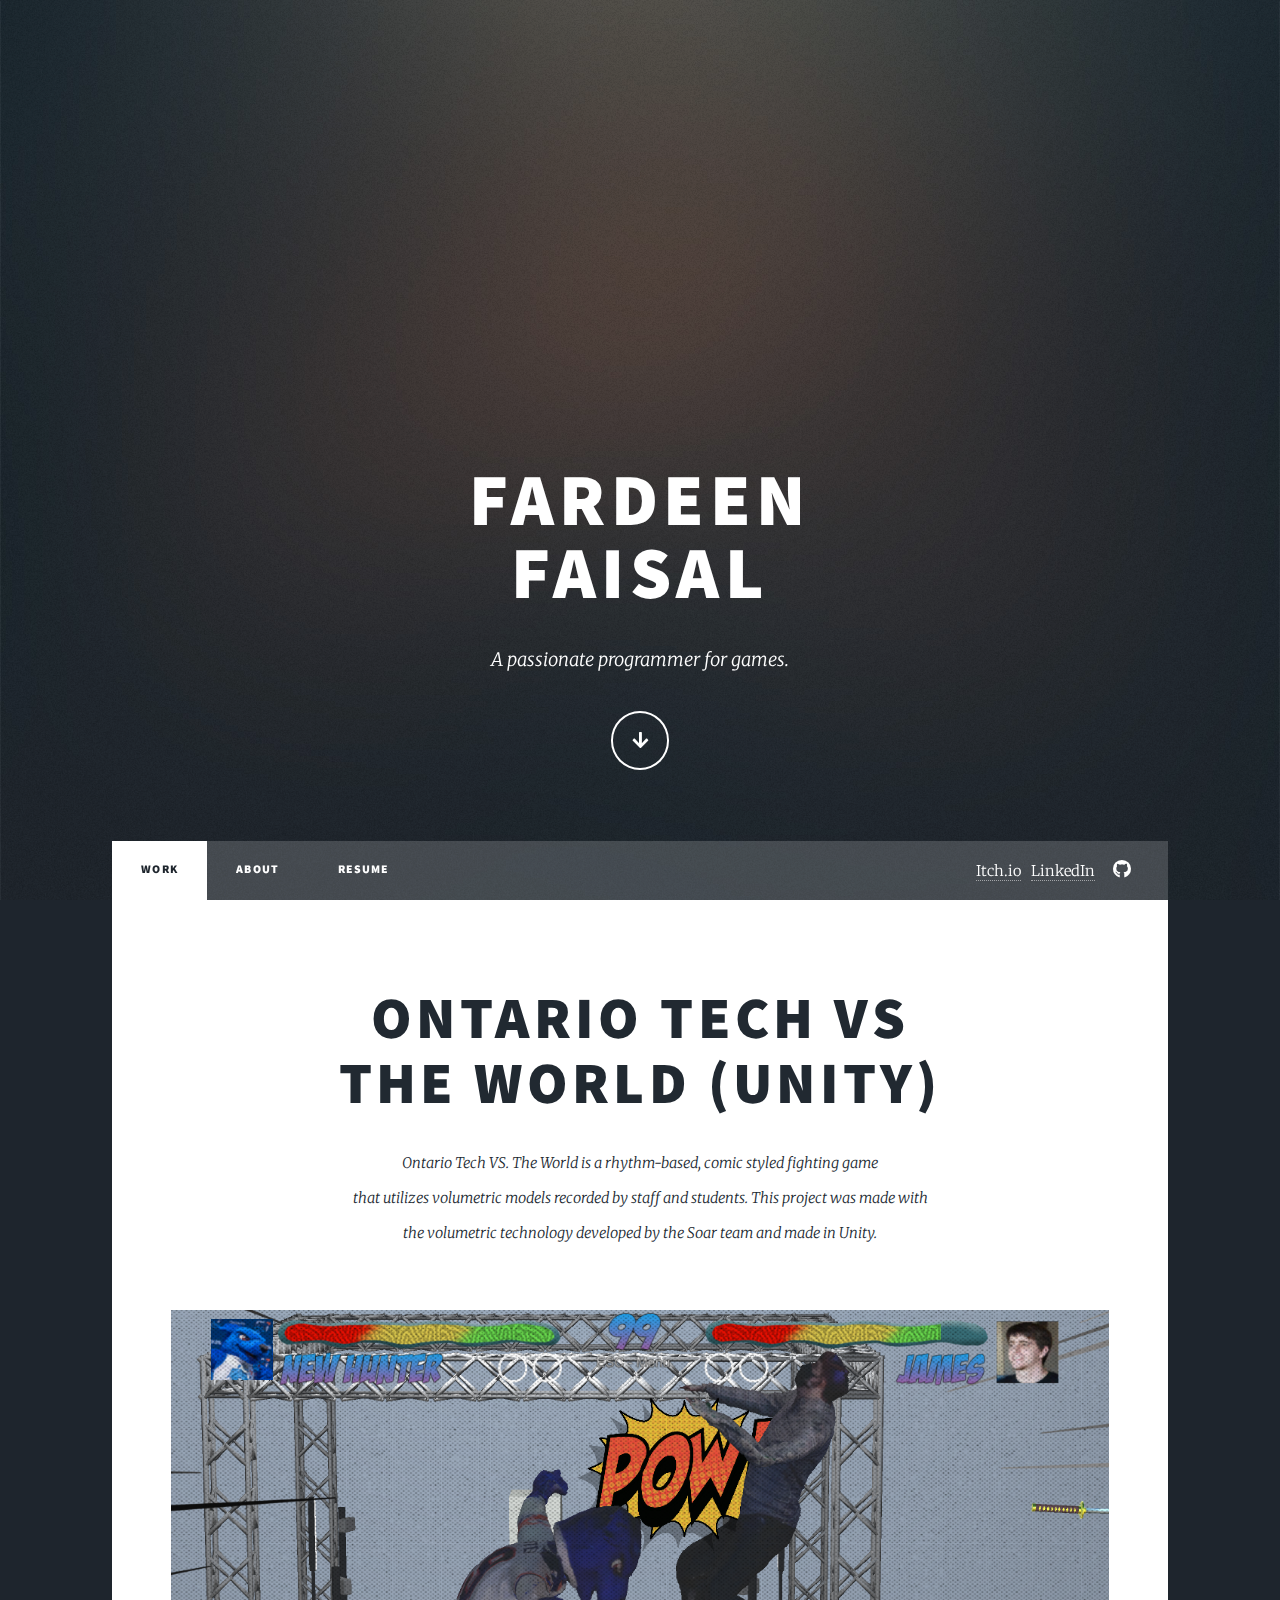
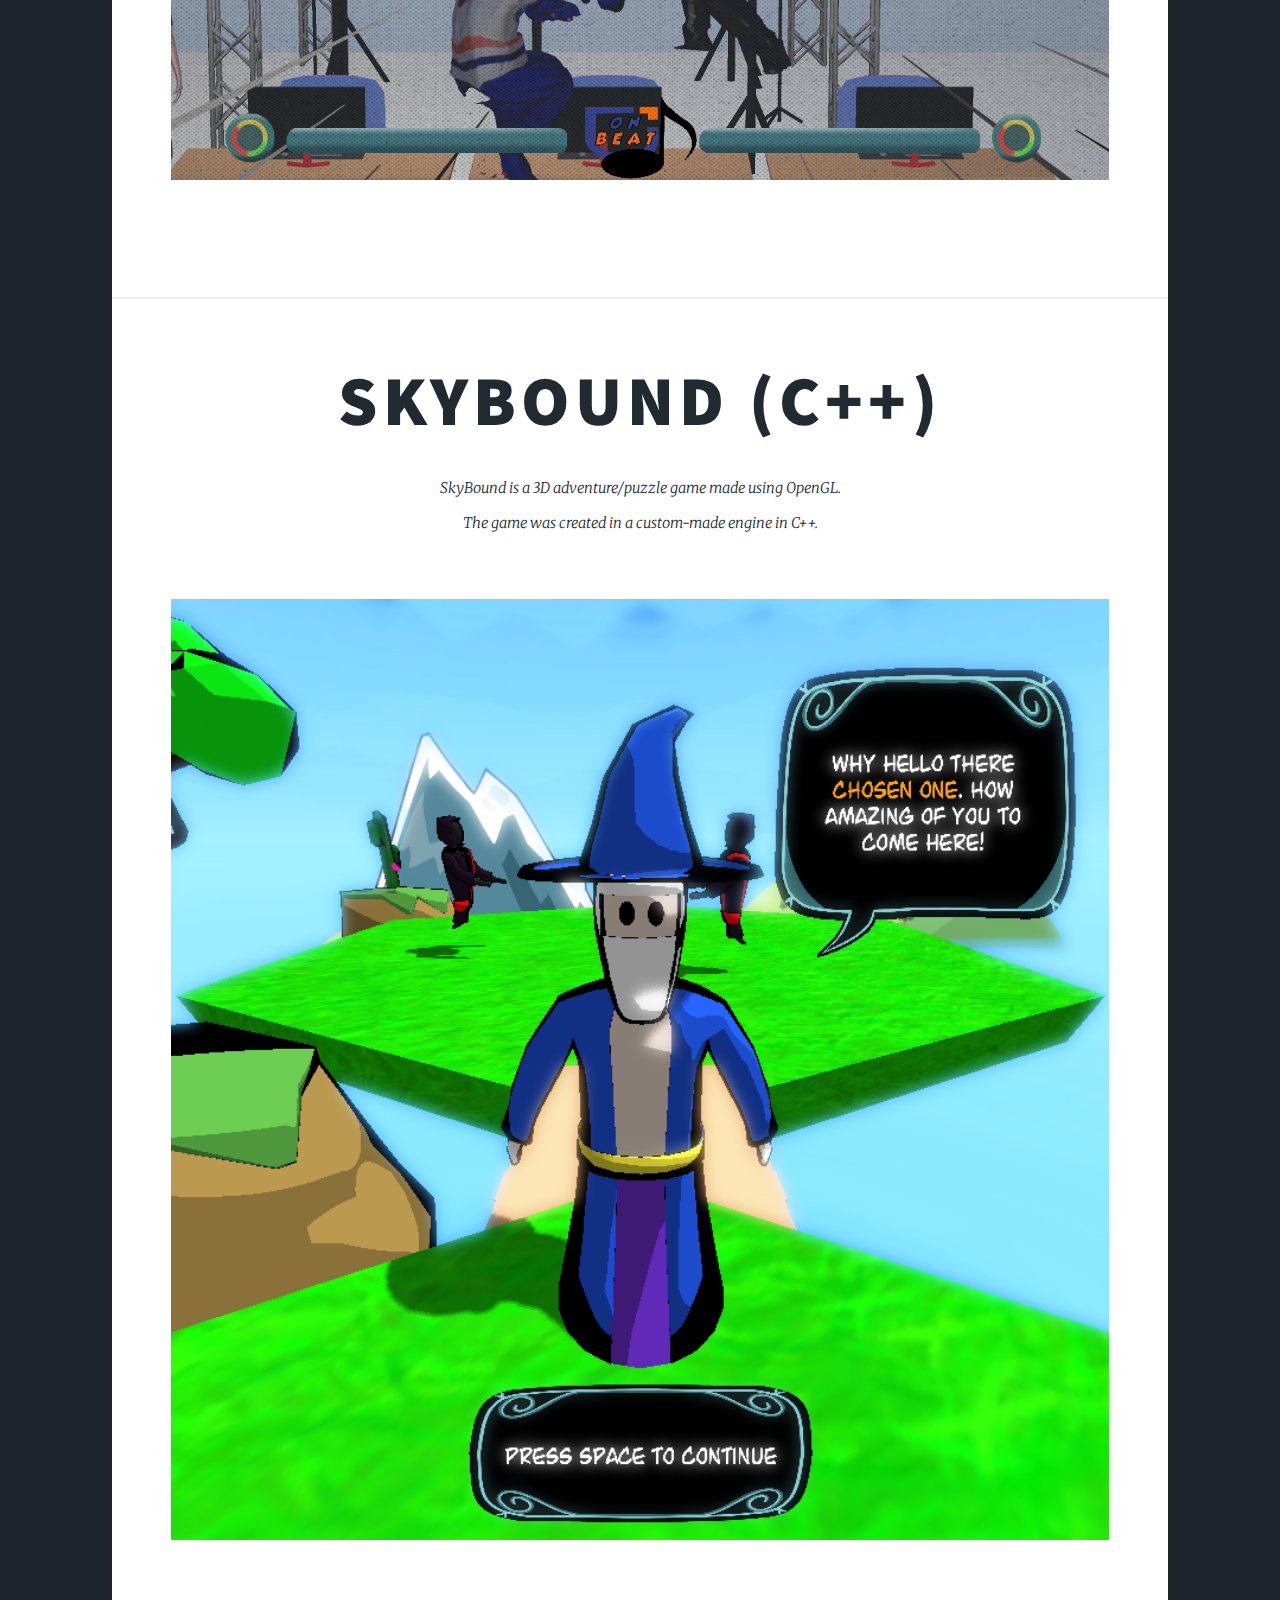
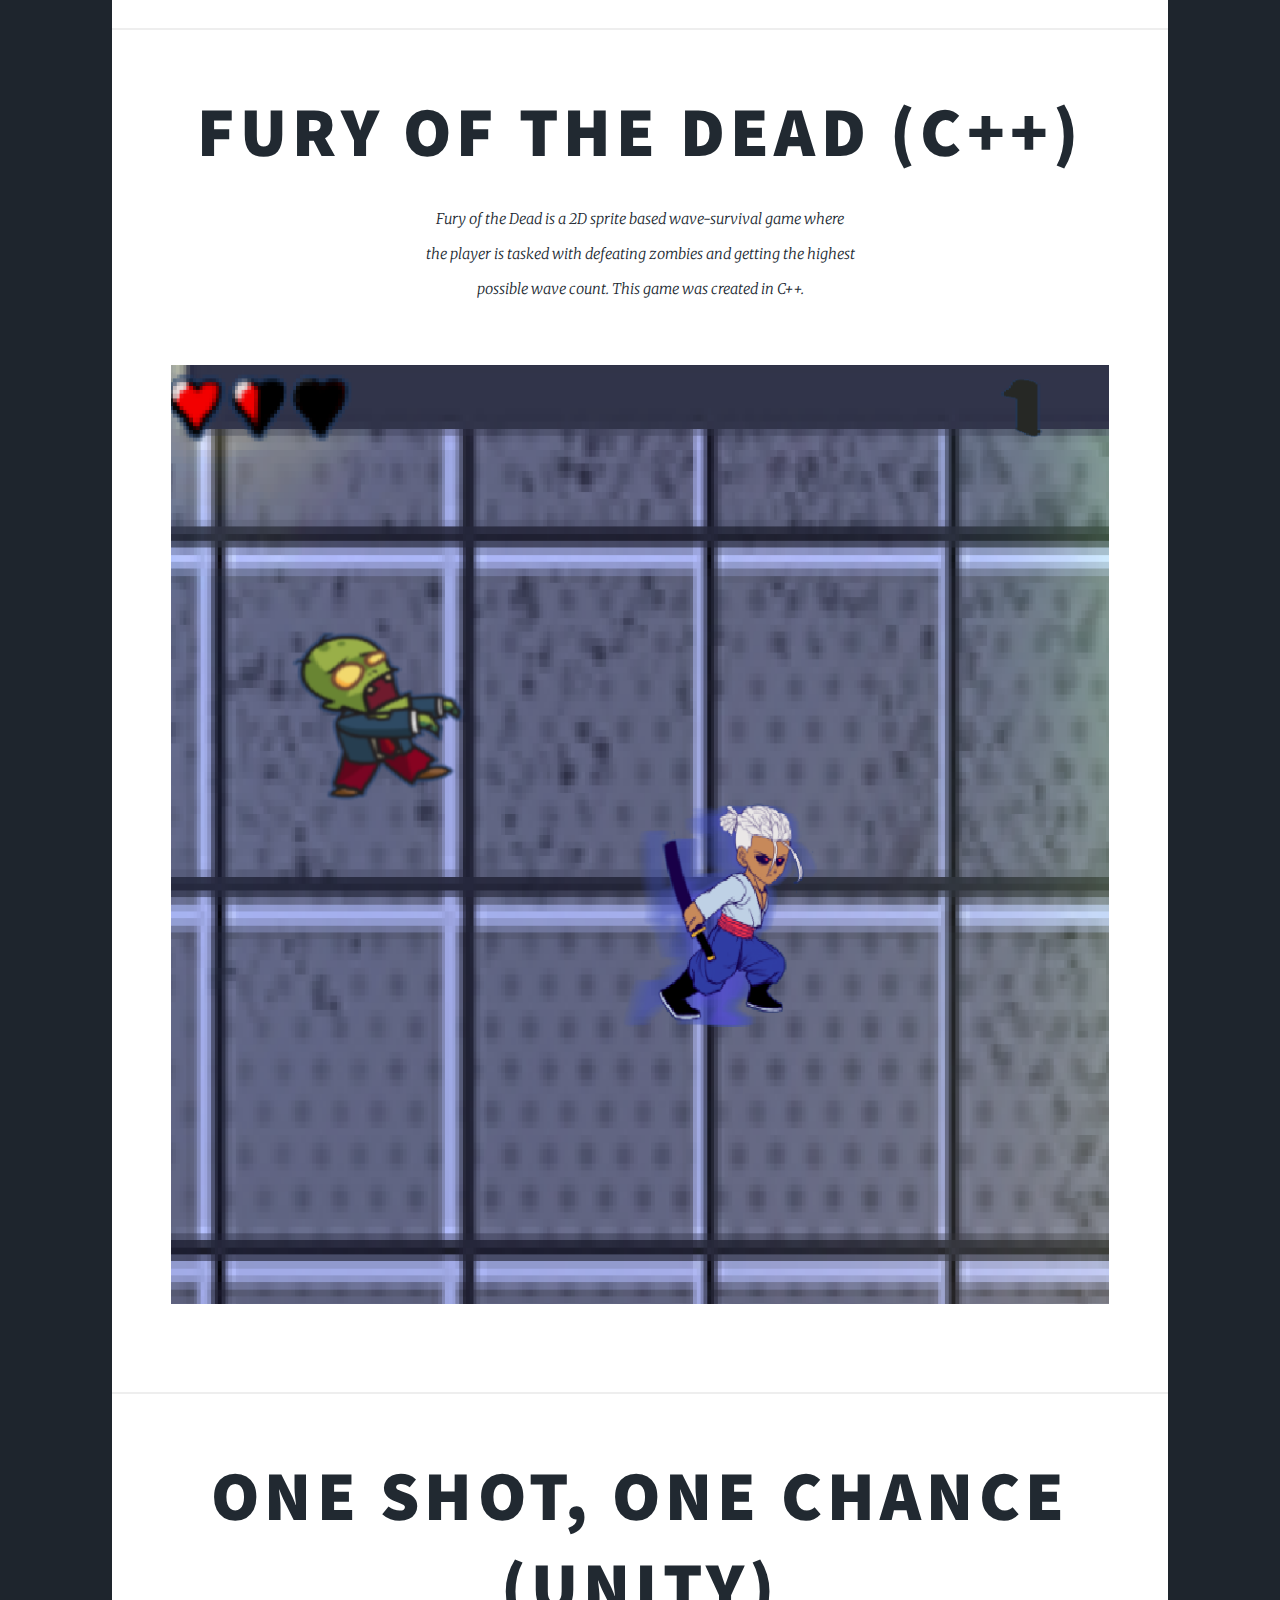
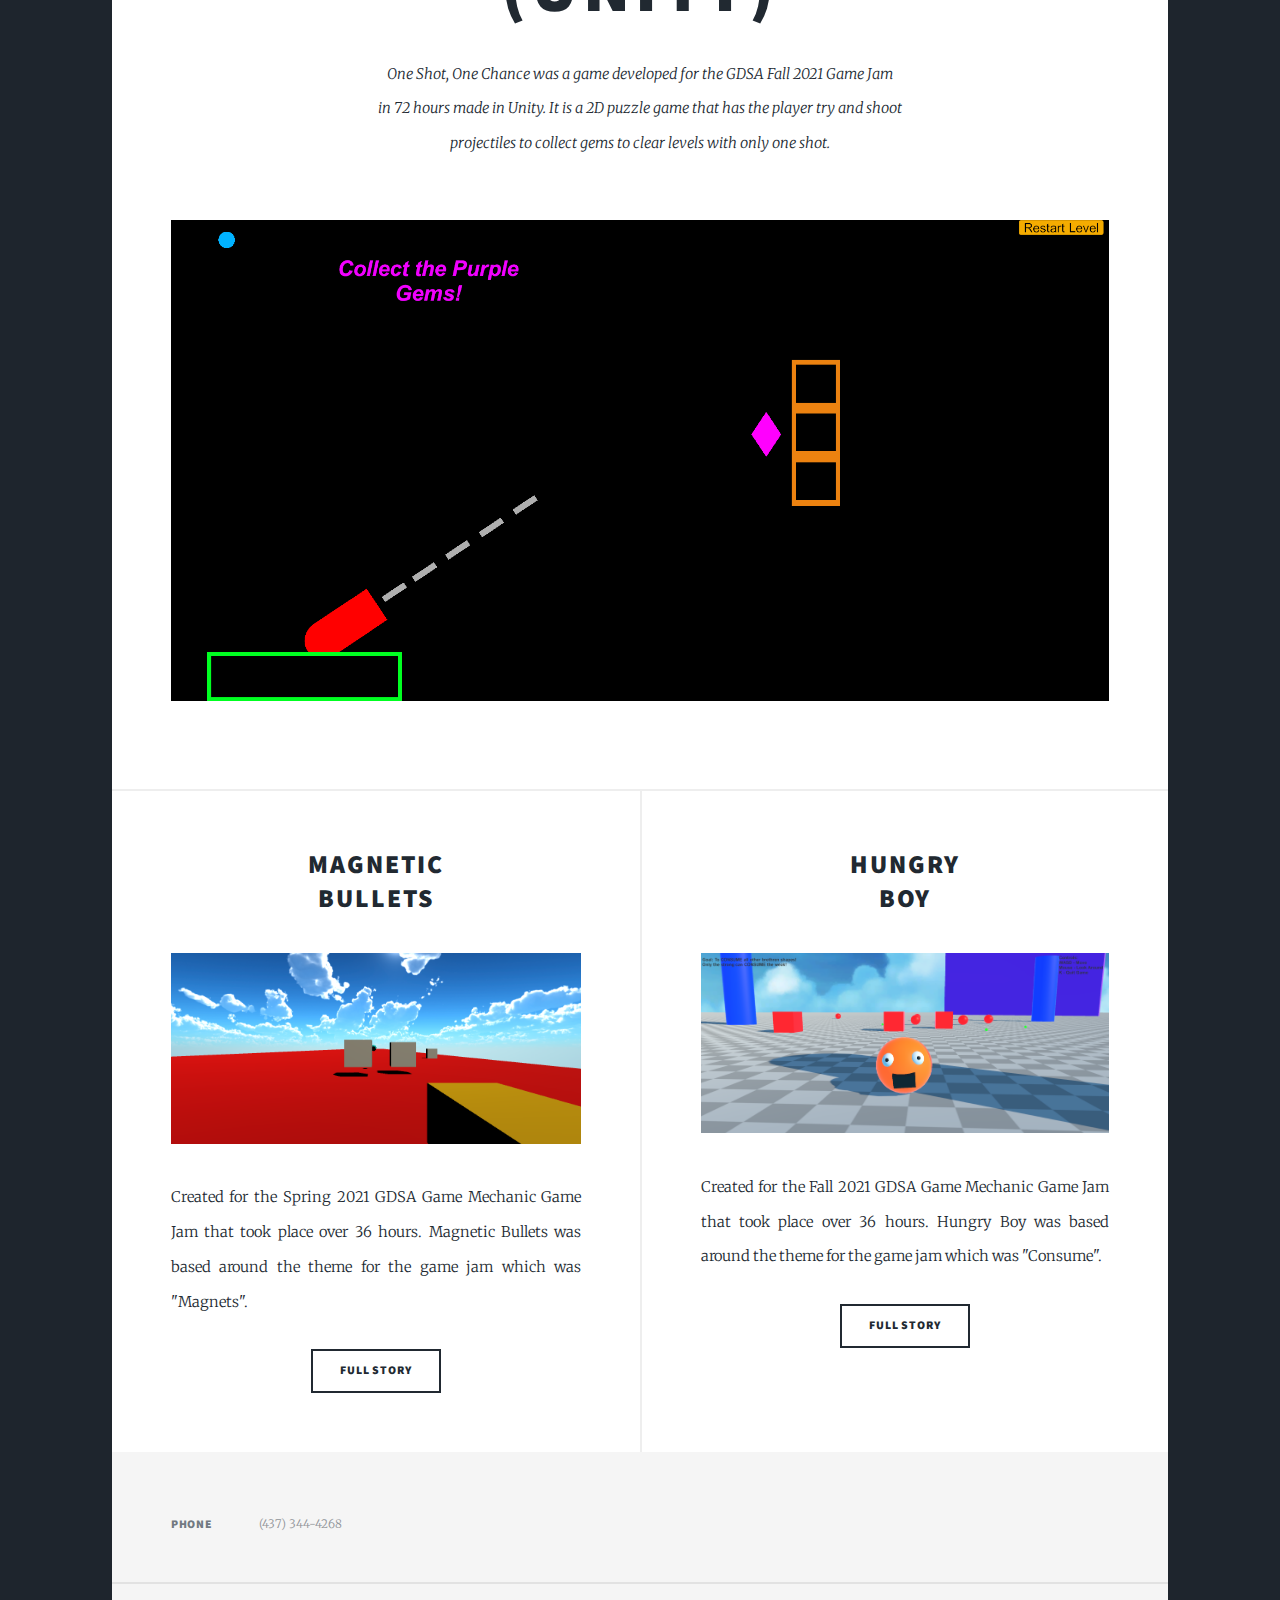
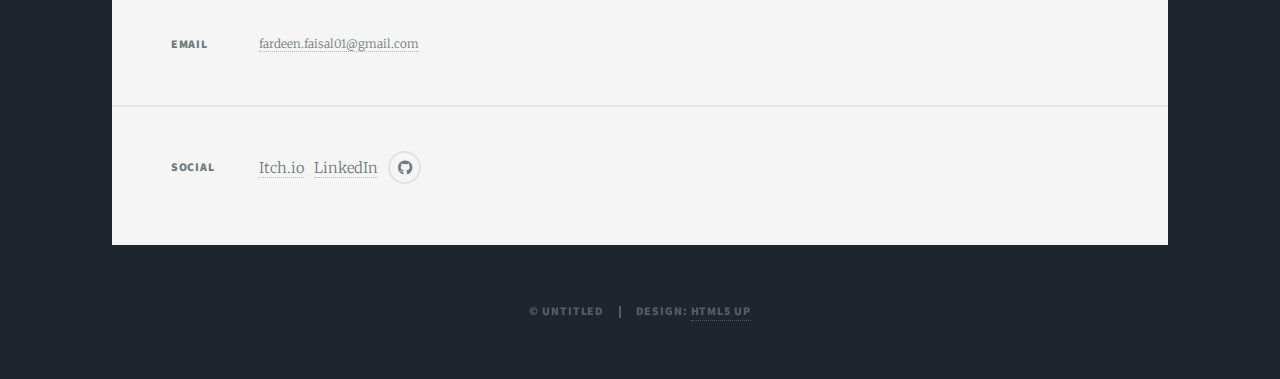
==== index.html @ 5f114309 "Creation of website" ====
<!DOCTYPE HTML>
<!--
	Massively by HTML5 UP
	html5up.net | @ajlkn
	Free for personal and commercial use under the CCA 3.0 license (html5up.net/license)
-->
<html>
	<head>
		<title>Game Programmer | Fardeen Faisal</title>
		<link rel="icon" type="image/x-icon" href="/images/videogameiconred.png">
		<meta charset="utf-8" />
		<meta name="viewport" content="width=device-width, initial-scale=1, user-scalable=no" />
		<link rel="stylesheet" href="assets/css/main.css" />
		<noscript><link rel="stylesheet" href="assets/css/noscript.css" /></noscript>
	</head>
	<body class="is-preload">

		<!-- Wrapper -->
			<div id="wrapper" class="fade-in">

				<!-- Intro -->
					<div id="intro">
						<h1>Fardeen<br />
						Faisal</h1>
						<p>A passionate programmer for games.<br />
						<ul class="actions">
							<li><a href="#header" class="button icon solid solo fa-arrow-down scrolly">Continue</a></li>
						</ul>
					</div>

				<!-- Header -->
					<header id="header">
						<a href="index.html" class="logo">Projects</a>
					</header>

				<!-- Nav -->
					<nav id="nav">
						<ul class="links">
							<li class="active"><a href="index.html">Work</a></li>
							<li><a href="generic.html">About</a></li>
							<li><a href="https://drive.google.com/file/d/1J8sivs7rxxQSS8whwIxW2m-Mc-Mj-YRF/view?usp=sharing" target="_blank" rel="noopener noreferrer">Resume</a></li>
						</ul>
						<ul class="icons">
							<li><a href="https://fardeenfaisal.itch.io/" target="_blank" rel="noopener noreferrer" class="icons brands fa-linked-in"><span class="label">Itch.io</span></a></li>
							<li><a href="https://www.linkedin.com/in/fardeenfaisal100" target="_blank" rel="noopener noreferrer" class="icons brands fa-linked-in"><span class="label">LinkedIn</span></a></li>
							<li><a href="https://github.com/FardeenF" target="_blank" rel="noopener noreferrer" class="icon brands fa-github"><span class="label">GitHub</span></a></li>
						</ul>
					</nav>

				<!-- Main -->
					<div id="main">

						<!-- Featured Post -->
							<article class="post featured">
								<header class="major">
									<h2><a href="#">Ontario Tech VS<br />
									The World (Unity)</a></h2>
									<p>Ontario Tech VS. The World is a rhythm-based, comic styled fighting game<br />
									that utilizes volumetric models recorded by staff and students. This project was made with<br />
									the volumetric technology developed by the Soar team and made in Unity.</p>
								</header>
								<a href="https://freeworld.itch.io/otvw" target="_blank" rel="noopener noreferrer" class="image main"><img src="images/OTU.PNG" alt="" /></a>
							</article>

							<article class="Skybound Post">
								<header class="major">
									<h2 style="font-size:70px"><a href="#">SkyBound (C++)<br />
									</a></h2>
									<p>SkyBound is a 3D adventure/puzzle game made using OpenGL.<br />
									The game was created in a custom-made engine in C++.<br />
								</header>
								<a href="https://andywaterhouse.itch.io/skyboundgame" target="_blank" rel="noopener noreferrer" class="image main"><img src="images/Skybound.PNG" alt="" /></a>
							</article>

							<article class="Fury of the Dead Post">
								<header class="major">
									<h2 style="font-size:70px"><a href="#">Fury of the Dead (C++)<br />
									</a></h2>
									<p>Fury of the Dead is a 2D sprite based wave-survival game where<br />
									the player is tasked with defeating zombies and getting the highest<br />
									possible wave count. This game was created in C++.</p>
								</header>
								<a class="image main"><img src="images/FuryofTheDead.PNG" alt="" /></a>
							</article>

							<article class="GDSA Game Jam Post">
								<header class="major">
									<h2 style="font-size:70px"><a href="#">One Shot, One Chance (Unity)<br />
									</a></h2>
									<p>One Shot, One Chance was a game developed for the GDSA Fall 2021 Game Jam<br />
									in 72 hours made in Unity. It is a 2D puzzle game that has the player try and shoot<br />
									projectiles to collect gems to clear levels with only one shot.</p>
								</header>
								<a href="https://fardeenfaisal.itch.io/one-shot-one-chance" target="_blank" rel="noopener noreferrer" class="image main"><img src="images/GDSAGameJam.PNG" alt="" /></a>
							</article>

						<!-- Posts -->
							<section class="posts">
								<article>
									<header>
										<h2><a href="#">Magnetic<br />
										Bullets</a></h2>
									</header>
									<a href="https://fardeenfaisal.itch.io/magnetic-bullets" target="_blank" rel="noopener noreferrer" class="image fit"><img src="images/Magnetic Bullet.PNG" alt="" /></a>
									<p>Created for the Spring 2021 GDSA Game Mechanic Game Jam that took place over 36 hours. Magnetic Bullets was based around the theme for the game jam which was "Magnets".</p>
									<ul class="actions special">
										<li><a href="#" class="button">Full Story</a></li>
									</ul>
								</article>
								<article>
									<header>
										<h2><a href="#">Hungry<br />
										Boy</a></h2>
									</header>
									<a href="https://fardeenfaisal.itch.io/hungry-boy" target="_blank" rel="noopener noreferrer" class="image fit"><img src="images/ConsumeGM.PNG" alt="" /></a>
									<p>Created for the Fall 2021 GDSA Game Mechanic Game Jam that took place over 36 hours. Hungry Boy was based around the theme for the game jam which was "Consume".</p>
									<ul class="actions special">
										<li><a href="#" class="button">Full Story</a></li>
									</ul>
								</article>
							</section>

					</div>

				<!-- Footer -->
					<footer id="footer">
						<section class="split contact">
							<section>
								<h3>Phone</h3>
								<p>(437) 344-4268</p>
							</section>
							<section>
								<h3>Email</h3>
								<p><a href="mailto:fardeen.faisal01@gmail.com">fardeen.faisal01@gmail.com</a></p>
							</section>
							<section>
								<h3>Social</h3>
								<ul class="icons alt">
									<li><a href="https://fardeenfaisal.itch.io/" target="_blank" rel="noopener noreferrer" class="icons brands fa-linked-in"><span class="label">Itch.io</span></a></li>
									<li><a href="https://www.linkedin.com/in/fardeenfaisal100" target="_blank" rel="noopener noreferrer" class="icons brands fa-linked-in"><span class="label">LinkedIn</span></a></li>
									<li><a href="https://github.com/FardeenF" target="_blank" rel="noopener noreferrer" class="icon brands fa-github"><span class="label">GitHub</span></a></li>
								</ul>
							</section>
						</section>
					</footer>

				<!-- Copyright -->
					<div id="copyright">
						<ul><li>&copy; Untitled</li><li>Design: <a href="https://html5up.net">HTML5 UP</a></li></ul>
					</div>

			</div>

		<!-- Scripts -->
			<script src="assets/js/jquery.min.js"></script>
			<script src="assets/js/jquery.scrollex.min.js"></script>
			<script src="assets/js/jquery.scrolly.min.js"></script>
			<script src="assets/js/browser.min.js"></script>
			<script src="assets/js/breakpoints.min.js"></script>
			<script src="assets/js/util.js"></script>
			<script src="assets/js/main.js"></script>

	</body>
</html>
---- assets/css/main.css ----
@import url(fontawesome-all.min.css);
@import url("https://fonts.googleapis.com/css?family=Merriweather:300,700,300italic,700italic|Source+Sans+Pro:900");

/*
	Massively by HTML5 UP
	html5up.net | @ajlkn
	Free for personal and commercial use under the CCA 3.0 license (html5up.net/license)
*/

html, body, div, span, applet, object,
iframe, h1, h2, h3, h4, h5, h6, p, blockquote,
pre, a, abbr, acronym, address, big, cite,
code, del, dfn, em, img, ins, kbd, q, s, samp,
small, strike, strong, sub, sup, tt, var, b,
u, i, center, dl, dt, dd, ol, ul, li, fieldset,
form, label, legend, table, caption, tbody,
tfoot, thead, tr, th, td, article, aside,
canvas, details, embed, figure, figcaption,
footer, header, hgroup, menu, nav, output, ruby,
section, summary, time, mark, audio, video {
	margin: 0;
	padding: 0;
	border: 0;
	font-size: 100%;
	font: inherit;
	vertical-align: baseline;}

article, aside, details, figcaption, figure,
footer, header, hgroup, menu, nav, section {
	display: block;}

body {
	line-height: 1;
}

ol, ul {
	list-style: none;
}

blockquote, q {
	quotes: none;
}

	blockquote:before, blockquote:after, q:before, q:after {
		content: '';
		content: none;
	}

table {
	border-collapse: collapse;
	border-spacing: 0;
}

body {
	-webkit-text-size-adjust: none;
}

mark {
	background-color: transparent;
	color: inherit;
}

input::-moz-focus-inner {
	border: 0;
	padding: 0;
}

input, select, textarea {
	-moz-appearance: none;
	-webkit-appearance: none;
	-ms-appearance: none;
	appearance: none;
}

/* Basic */

	@-ms-viewport {
		width: device-width;
	}

	body {
		-ms-overflow-style: scrollbar;
	}

	@media screen and (max-width: 480px) {

		html, body {
			min-width: 320px;
		}

	}

	html {
		box-sizing: border-box;
	}

	*, *:before, *:after {
		box-sizing: inherit;
	}

	body {
		background-color: #1e252d;
	}

		body.is-preload *, body.is-preload *:before, body.is-preload *:after {
			-moz-animation: none !important;
			-webkit-animation: none !important;
			-ms-animation: none !important;
			animation: none !important;
			-moz-transition: none !important;
			-webkit-transition: none !important;
			-ms-transition: none !important;
			transition: none !important;
		}

/* Type */

	html {
		font-size: 16pt;
	}

		@media screen and (max-width: 1680px) {

			html {
				font-size: 12pt;
			}

		}

		@media screen and (max-width: 1280px) {

			html {
				font-size: 11pt;
			}

		}

		@media screen and (max-width: 360px) {

			html {
				font-size: 10pt;
			}

		}

	body {
		color: #212931;
	}

	body, input, select, textarea {
		font-family: "Merriweather", Georgia, serif;
		font-weight: 300;
		font-size: 1rem;
		line-height: 2.375;
	}

	a {
		-moz-transition: color 0.2s ease-in-out, background-color 0.2s ease-in-out, border-color 0.2s ease-in-out, box-shadow 0.2s ease-in-out;
		-webkit-transition: color 0.2s ease-in-out, background-color 0.2s ease-in-out, border-color 0.2s ease-in-out, box-shadow 0.2s ease-in-out;
		-ms-transition: color 0.2s ease-in-out, background-color 0.2s ease-in-out, border-color 0.2s ease-in-out, box-shadow 0.2s ease-in-out;
		transition: color 0.2s ease-in-out, background-color 0.2s ease-in-out, border-color 0.2s ease-in-out, box-shadow 0.2s ease-in-out;
		border-bottom: dotted 1px;
		text-decoration: none;
	}

		a:hover {
			border-bottom-color: transparent;
		}

	strong, b {
		font-weight: 600;
	}

	em, i {
		font-style: italic;
	}

	p {
		text-align: justify;
		margin: 0 0 2rem 0;
	}

	h1, h2, h3, h4, h5, h6 {
		font-family: "Source Sans Pro", Helvetica, sans-serif;
		font-weight: 900;
		line-height: 1.5;
		letter-spacing: 0.075em;
		text-transform: uppercase;
		margin: 0 0 1rem 0;
	}

		h1 a, h2 a, h3 a, h4 a, h5 a, h6 a {
			border-bottom: 0;
			color: inherit;
			text-decoration: none;
		}

	h1 {
		font-size: 4rem;
		line-height: 1.1;
		margin: 0 0 2rem 0;
	}

	h2 {
		font-size: 1.75rem;
		line-height: 1.3;
		margin: 0 0 1.5rem 0;
	}

	h3 {
		font-size: 1.25rem;
		margin: 0 0 1.5rem 0;
	}

	h4 {
		font-size: 1rem;
	}

	h5 {
		font-size: 0.9rem;
	}

	h6 {
		font-size: 0.8rem;
	}

	sub {
		font-size: 0.8rem;
		position: relative;
		top: 0.5rem;
	}

	sup {
		font-size: 0.8rem;
		position: relative;
		top: -0.5rem;
	}

	blockquote {
		border-left: solid 4px;
		font-style: italic;
		margin: 0 0 2rem 0;
		padding: 0.5rem 0 0.5rem 2rem;
	}

	code {
		border: solid 2px;
		font-family: "Courier New", monospace;
		font-size: 0.9rem;
		margin: 0 0.25rem;
		padding: 0.25rem 0.65rem;
	}

	pre {
		-webkit-overflow-scrolling: touch;
		font-family: "Courier New", monospace;
		font-size: 0.9rem;
		margin: 0 0 2rem 0;
	}

		pre code {
			display: block;
			line-height: 1.75;
			padding: 1rem 1.5rem;
			overflow-x: auto;
		}

	hr {
		border: 0;
		border-bottom: solid 2px;
		margin: 3rem 0;
	}

		hr.major {
			margin: 5rem 0;
		}

	.align-left {
		text-align: left;
	}

	.align-center {
		text-align: center;
	}

	.align-right {
		text-align: right;
	}

	input, select, textarea {
		color: #212931;
	}

	a {
		color: #212931;
		border-bottom-color: rgba(33, 41, 49, 0.5);
	}

		a:hover {
			border-bottom-color: transparent;
			color: #18bfef !important;
		}

	strong, b {
		color: #212931;
	}

	h1, h2, h3, h4, h5, h6 {
		color: #212931;
	}

	blockquote {
		border-left-color: #eeeeee;
	}

	code {
		background: rgba(220, 220, 220, 0.25);
		border-color: #eeeeee;
	}

	hr {
		border-bottom-color: #eeeeee;
	}

/* Row */

	.row {
		display: flex;
		flex-wrap: wrap;
		box-sizing: border-box;
		align-items: stretch;
	}

		.row > * {
			box-sizing: border-box;
		}

		.row.gtr-uniform > * > :last-child {
			margin-bottom: 0;
		}

		.row.aln-left {
			justify-content: flex-start;
		}

		.row.aln-center {
			justify-content: center;
		}

		.row.aln-right {
			justify-content: flex-end;
		}

		.row.aln-top {
			align-items: flex-start;
		}

		.row.aln-middle {
			align-items: center;
		}

		.row.aln-bottom {
			align-items: flex-end;
		}

		.row > .imp {
			order: -1;
		}

		.row > .col-1 {
			width: 8.33333%;
		}

		.row > .off-1 {
			margin-left: 8.33333%;
		}

		.row > .col-2 {
			width: 16.66667%;
		}

		.row > .off-2 {
			margin-left: 16.66667%;
		}

		.row > .col-3 {
			width: 25%;
		}

		.row > .off-3 {
			margin-left: 25%;
		}

		.row > .col-4 {
			width: 33.33333%;
		}

		.row > .off-4 {
			margin-left: 33.33333%;
		}

		.row > .col-5 {
			width: 41.66667%;
		}

		.row > .off-5 {
			margin-left: 41.66667%;
		}

		.row > .col-6 {
			width: 50%;
		}

		.row > .off-6 {
			margin-left: 50%;
		}

		.row > .col-7 {
			width: 58.33333%;
		}

		.row > .off-7 {
			margin-left: 58.33333%;
		}

		.row > .col-8 {
			width: 66.66667%;
		}

		.row > .off-8 {
			margin-left: 66.66667%;
		}

		.row > .col-9 {
			width: 75%;
		}

		.row > .off-9 {
			margin-left: 75%;
		}

		.row > .col-10 {
			width: 83.33333%;
		}

		.row > .off-10 {
			margin-left: 83.33333%;
		}

		.row > .col-11 {
			width: 91.66667%;
		}

		.row > .off-11 {
			margin-left: 91.66667%;
		}

		.row > .col-12 {
			width: 100%;
		}

		.row > .off-12 {
			margin-left: 100%;
		}

		.row.gtr-0 {
			margin-top: 0;
			margin-left: 0rem;
		}

			.row.gtr-0 > * {
				padding: 0 0 0 0rem;
			}

			.row.gtr-0.gtr-uniform {
				margin-top: 0rem;
			}

				.row.gtr-0.gtr-uniform > * {
					padding-top: 0rem;
				}

		.row.gtr-25 {
			margin-top: 0;
			margin-left: -0.375rem;
		}

			.row.gtr-25 > * {
				padding: 0 0 0 0.375rem;
			}

			.row.gtr-25.gtr-uniform {
				margin-top: -0.375rem;
			}

				.row.gtr-25.gtr-uniform > * {
					padding-top: 0.375rem;
				}

		.row.gtr-50 {
			margin-top: 0;
			margin-left: -0.75rem;
		}

			.row.gtr-50 > * {
				padding: 0 0 0 0.75rem;
			}

			.row.gtr-50.gtr-uniform {
				margin-top: -0.75rem;
			}

				.row.gtr-50.gtr-uniform > * {
					padding-top: 0.75rem;
				}

		.row {
			margin-top: 0;
			margin-left: -1.5rem;
		}

			.row > * {
				padding: 0 0 0 1.5rem;
			}

			.row.gtr-uniform {
				margin-top: -1.5rem;
			}

				.row.gtr-uniform > * {
					padding-top: 1.5rem;
				}

		.row.gtr-150 {
			margin-top: 0;
			margin-left: -2.25rem;
		}

			.row.gtr-150 > * {
				padding: 0 0 0 2.25rem;
			}

			.row.gtr-150.gtr-uniform {
				margin-top: -2.25rem;
			}

				.row.gtr-150.gtr-uniform > * {
					padding-top: 2.25rem;
				}

		.row.gtr-200 {
			margin-top: 0;
			margin-left: -3rem;
		}

			.row.gtr-200 > * {
				padding: 0 0 0 3rem;
			}

			.row.gtr-200.gtr-uniform {
				margin-top: -3rem;
			}

				.row.gtr-200.gtr-uniform > * {
					padding-top: 3rem;
				}

		@media screen and (max-width: 1680px) {

			.row {
				display: flex;
				flex-wrap: wrap;
				box-sizing: border-box;
				align-items: stretch;
			}

				.row > * {
					box-sizing: border-box;
				}

				.row.gtr-uniform > * > :last-child {
					margin-bottom: 0;
				}

				.row.aln-left {
					justify-content: flex-start;
				}

				.row.aln-center {
					justify-content: center;
				}

				.row.aln-right {
					justify-content: flex-end;
				}

				.row.aln-top {
					align-items: flex-start;
				}

				.row.aln-middle {
					align-items: center;
				}

				.row.aln-bottom {
					align-items: flex-end;
				}

				.row > .imp-xlarge {
					order: -1;
				}

				.row > .col-1-xlarge {
					width: 8.33333%;
				}

				.row > .off-1-xlarge {
					margin-left: 8.33333%;
				}

				.row > .col-2-xlarge {
					width: 16.66667%;
				}

				.row > .off-2-xlarge {
					margin-left: 16.66667%;
				}

				.row > .col-3-xlarge {
					width: 25%;
				}

				.row > .off-3-xlarge {
					margin-left: 25%;
				}

				.row > .col-4-xlarge {
					width: 33.33333%;
				}

				.row > .off-4-xlarge {
					margin-left: 33.33333%;
				}

				.row > .col-5-xlarge {
					width: 41.66667%;
				}

				.row > .off-5-xlarge {
					margin-left: 41.66667%;
				}

				.row > .col-6-xlarge {
					width: 50%;
				}

				.row > .off-6-xlarge {
					margin-left: 50%;
				}

				.row > .col-7-xlarge {
					width: 58.33333%;
				}

				.row > .off-7-xlarge {
					margin-left: 58.33333%;
				}

				.row > .col-8-xlarge {
					width: 66.66667%;
				}

				.row > .off-8-xlarge {
					margin-left: 66.66667%;
				}

				.row > .col-9-xlarge {
					width: 75%;
				}

				.row > .off-9-xlarge {
					margin-left: 75%;
				}

				.row > .col-10-xlarge {
					width: 83.33333%;
				}

				.row > .off-10-xlarge {
					margin-left: 83.33333%;
				}

				.row > .col-11-xlarge {
					width: 91.66667%;
				}

				.row > .off-11-xlarge {
					margin-left: 91.66667%;
				}

				.row > .col-12-xlarge {
					width: 100%;
				}

				.row > .off-12-xlarge {
					margin-left: 100%;
				}

				.row.gtr-0 {
					margin-top: 0;
					margin-left: 0rem;
				}

					.row.gtr-0 > * {
						padding: 0 0 0 0rem;
					}

					.row.gtr-0.gtr-uniform {
						margin-top: 0rem;
					}

						.row.gtr-0.gtr-uniform > * {
							padding-top: 0rem;
						}

				.row.gtr-25 {
					margin-top: 0;
					margin-left: -0.375rem;
				}

					.row.gtr-25 > * {
						padding: 0 0 0 0.375rem;
					}

					.row.gtr-25.gtr-uniform {
						margin-top: -0.375rem;
					}

						.row.gtr-25.gtr-uniform > * {
							padding-top: 0.375rem;
						}

				.row.gtr-50 {
					margin-top: 0;
					margin-left: -0.75rem;
				}

					.row.gtr-50 > * {
						padding: 0 0 0 0.75rem;
					}

					.row.gtr-50.gtr-uniform {
						margin-top: -0.75rem;
					}

						.row.gtr-50.gtr-uniform > * {
							padding-top: 0.75rem;
						}

				.row {
					margin-top: 0;
					margin-left: -1.5rem;
				}

					.row > * {
						padding: 0 0 0 1.5rem;
					}

					.row.gtr-uniform {
						margin-top: -1.5rem;
					}

						.row.gtr-uniform > * {
							padding-top: 1.5rem;
						}

				.row.gtr-150 {
					margin-top: 0;
					margin-left: -2.25rem;
				}

					.row.gtr-150 > * {
						padding: 0 0 0 2.25rem;
					}

					.row.gtr-150.gtr-uniform {
						margin-top: -2.25rem;
					}

						.row.gtr-150.gtr-uniform > * {
							padding-top: 2.25rem;
						}

				.row.gtr-200 {
					margin-top: 0;
					margin-left: -3rem;
				}

					.row.gtr-200 > * {
						padding: 0 0 0 3rem;
					}

					.row.gtr-200.gtr-uniform {
						margin-top: -3rem;
					}

						.row.gtr-200.gtr-uniform > * {
							padding-top: 3rem;
						}

		}

		@media screen and (max-width: 1280px) {

			.row {
				display: flex;
				flex-wrap: wrap;
				box-sizing: border-box;
				align-items: stretch;
			}

				.row > * {
					box-sizing: border-box;
				}

				.row.gtr-uniform > * > :last-child {
					margin-bottom: 0;
				}

				.row.aln-left {
					justify-content: flex-start;
				}

				.row.aln-center {
					justify-content: center;
				}

				.row.aln-right {
					justify-content: flex-end;
				}

				.row.aln-top {
					align-items: flex-start;
				}

				.row.aln-middle {
					align-items: center;
				}

				.row.aln-bottom {
					align-items: flex-end;
				}

				.row > .imp-large {
					order: -1;
				}

				.row > .col-1-large {
					width: 8.33333%;
				}

				.row > .off-1-large {
					margin-left: 8.33333%;
				}

				.row > .col-2-large {
					width: 16.66667%;
				}

				.row > .off-2-large {
					margin-left: 16.66667%;
				}

				.row > .col-3-large {
					width: 25%;
				}

				.row > .off-3-large {
					margin-left: 25%;
				}

				.row > .col-4-large {
					width: 33.33333%;
				}

				.row > .off-4-large {
					margin-left: 33.33333%;
				}

				.row > .col-5-large {
					width: 41.66667%;
				}

				.row > .off-5-large {
					margin-left: 41.66667%;
				}

				.row > .col-6-large {
					width: 50%;
				}

				.row > .off-6-large {
					margin-left: 50%;
				}

				.row > .col-7-large {
					width: 58.33333%;
				}

				.row > .off-7-large {
					margin-left: 58.33333%;
				}

				.row > .col-8-large {
					width: 66.66667%;
				}

				.row > .off-8-large {
					margin-left: 66.66667%;
				}

				.row > .col-9-large {
					width: 75%;
				}

				.row > .off-9-large {
					margin-left: 75%;
				}

				.row > .col-10-large {
					width: 83.33333%;
				}

				.row > .off-10-large {
					margin-left: 83.33333%;
				}

				.row > .col-11-large {
					width: 91.66667%;
				}

				.row > .off-11-large {
					margin-left: 91.66667%;
				}

				.row > .col-12-large {
					width: 100%;
				}

				.row > .off-12-large {
					margin-left: 100%;
				}

				.row.gtr-0 {
					margin-top: 0;
					margin-left: 0rem;
				}

					.row.gtr-0 > * {
						padding: 0 0 0 0rem;
					}

					.row.gtr-0.gtr-uniform {
						margin-top: 0rem;
					}

						.row.gtr-0.gtr-uniform > * {
							padding-top: 0rem;
						}

				.row.gtr-25 {
					margin-top: 0;
					margin-left: -0.375rem;
				}

					.row.gtr-25 > * {
						padding: 0 0 0 0.375rem;
					}

					.row.gtr-25.gtr-uniform {
						margin-top: -0.375rem;
					}

						.row.gtr-25.gtr-uniform > * {
							padding-top: 0.375rem;
						}

				.row.gtr-50 {
					margin-top: 0;
					margin-left: -0.75rem;
				}

					.row.gtr-50 > * {
						padding: 0 0 0 0.75rem;
					}

					.row.gtr-50.gtr-uniform {
						margin-top: -0.75rem;
					}

						.row.gtr-50.gtr-uniform > * {
							padding-top: 0.75rem;
						}

				.row {
					margin-top: 0;
					margin-left: -1.5rem;
				}

					.row > * {
						padding: 0 0 0 1.5rem;
					}

					.row.gtr-uniform {
						margin-top: -1.5rem;
					}

						.row.gtr-uniform > * {
							padding-top: 1.5rem;
						}

				.row.gtr-150 {
					margin-top: 0;
					margin-left: -2.25rem;
				}

					.row.gtr-150 > * {
						padding: 0 0 0 2.25rem;
					}

					.row.gtr-150.gtr-uniform {
						margin-top: -2.25rem;
					}

						.row.gtr-150.gtr-uniform > * {
							padding-top: 2.25rem;
						}

				.row.gtr-200 {
					margin-top: 0;
					margin-left: -3rem;
				}

					.row.gtr-200 > * {
						padding: 0 0 0 3rem;
					}

					.row.gtr-200.gtr-uniform {
						margin-top: -3rem;
					}

						.row.gtr-200.gtr-uniform > * {
							padding-top: 3rem;
						}

		}

		@media screen and (max-width: 980px) {

			.row {
				display: flex;
				flex-wrap: wrap;
				box-sizing: border-box;
				align-items: stretch;
			}

				.row > * {
					box-sizing: border-box;
				}

				.row.gtr-uniform > * > :last-child {
					margin-bottom: 0;
				}

				.row.aln-left {
					justify-content: flex-start;
				}

				.row.aln-center {
					justify-content: center;
				}

				.row.aln-right {
					justify-content: flex-end;
				}

				.row.aln-top {
					align-items: flex-start;
				}

				.row.aln-middle {
					align-items: center;
				}

				.row.aln-bottom {
					align-items: flex-end;
				}

				.row > .imp-medium {
					order: -1;
				}

				.row > .col-1-medium {
					width: 8.33333%;
				}

				.row > .off-1-medium {
					margin-left: 8.33333%;
				}

				.row > .col-2-medium {
					width: 16.66667%;
				}

				.row > .off-2-medium {
					margin-left: 16.66667%;
				}

				.row > .col-3-medium {
					width: 25%;
				}

				.row > .off-3-medium {
					margin-left: 25%;
				}

				.row > .col-4-medium {
					width: 33.33333%;
				}

				.row > .off-4-medium {
					margin-left: 33.33333%;
				}

				.row > .col-5-medium {
					width: 41.66667%;
				}

				.row > .off-5-medium {
					margin-left: 41.66667%;
				}

				.row > .col-6-medium {
					width: 50%;
				}

				.row > .off-6-medium {
					margin-left: 50%;
				}

				.row > .col-7-medium {
					width: 58.33333%;
				}

				.row > .off-7-medium {
					margin-left: 58.33333%;
				}

				.row > .col-8-medium {
					width: 66.66667%;
				}

				.row > .off-8-medium {
					margin-left: 66.66667%;
				}

				.row > .col-9-medium {
					width: 75%;
				}

				.row > .off-9-medium {
					margin-left: 75%;
				}

				.row > .col-10-medium {
					width: 83.33333%;
				}

				.row > .off-10-medium {
					margin-left: 83.33333%;
				}

				.row > .col-11-medium {
					width: 91.66667%;
				}

				.row > .off-11-medium {
					margin-left: 91.66667%;
				}

				.row > .col-12-medium {
					width: 100%;
				}

				.row > .off-12-medium {
					margin-left: 100%;
				}

				.row.gtr-0 {
					margin-top: 0;
					margin-left: 0rem;
				}

					.row.gtr-0 > * {
						padding: 0 0 0 0rem;
					}

					.row.gtr-0.gtr-uniform {
						margin-top: 0rem;
					}

						.row.gtr-0.gtr-uniform > * {
							padding-top: 0rem;
						}

				.row.gtr-25 {
					margin-top: 0;
					margin-left: -0.375rem;
				}

					.row.gtr-25 > * {
						padding: 0 0 0 0.375rem;
					}

					.row.gtr-25.gtr-uniform {
						margin-top: -0.375rem;
					}

						.row.gtr-25.gtr-uniform > * {
							padding-top: 0.375rem;
						}

				.row.gtr-50 {
					margin-top: 0;
					margin-left: -0.75rem;
				}

					.row.gtr-50 > * {
						padding: 0 0 0 0.75rem;
					}

					.row.gtr-50.gtr-uniform {
						margin-top: -0.75rem;
					}

						.row.gtr-50.gtr-uniform > * {
							padding-top: 0.75rem;
						}

				.row {
					margin-top: 0;
					margin-left: -1.5rem;
				}

					.row > * {
						padding: 0 0 0 1.5rem;
					}

					.row.gtr-uniform {
						margin-top: -1.5rem;
					}

						.row.gtr-uniform > * {
							padding-top: 1.5rem;
						}

				.row.gtr-150 {
					margin-top: 0;
					margin-left: -2.25rem;
				}

					.row.gtr-150 > * {
						padding: 0 0 0 2.25rem;
					}

					.row.gtr-150.gtr-uniform {
						margin-top: -2.25rem;
					}

						.row.gtr-150.gtr-uniform > * {
							padding-top: 2.25rem;
						}

				.row.gtr-200 {
					margin-top: 0;
					margin-left: -3rem;
				}

					.row.gtr-200 > * {
						padding: 0 0 0 3rem;
					}

					.row.gtr-200.gtr-uniform {
						margin-top: -3rem;
					}

						.row.gtr-200.gtr-uniform > * {
							padding-top: 3rem;
						}

		}

		@media screen and (max-width: 736px) {

			.row {
				display: flex;
				flex-wrap: wrap;
				box-sizing: border-box;
				align-items: stretch;
			}

				.row > * {
					box-sizing: border-box;
				}

				.row.gtr-uniform > * > :last-child {
					margin-bottom: 0;
				}

				.row.aln-left {
					justify-content: flex-start;
				}

				.row.aln-center {
					justify-content: center;
				}

				.row.aln-right {
					justify-content: flex-end;
				}

				.row.aln-top {
					align-items: flex-start;
				}

				.row.aln-middle {
					align-items: center;
				}

				.row.aln-bottom {
					align-items: flex-end;
				}

				.row > .imp-small {
					order: -1;
				}

				.row > .col-1-small {
					width: 8.33333%;
				}

				.row > .off-1-small {
					margin-left: 8.33333%;
				}

				.row > .col-2-small {
					width: 16.66667%;
				}

				.row > .off-2-small {
					margin-left: 16.66667%;
				}

				.row > .col-3-small {
					width: 25%;
				}

				.row > .off-3-small {
					margin-left: 25%;
				}

				.row > .col-4-small {
					width: 33.33333%;
				}

				.row > .off-4-small {
					margin-left: 33.33333%;
				}

				.row > .col-5-small {
					width: 41.66667%;
				}

				.row > .off-5-small {
					margin-left: 41.66667%;
				}

				.row > .col-6-small {
					width: 50%;
				}

				.row > .off-6-small {
					margin-left: 50%;
				}

				.row > .col-7-small {
					width: 58.33333%;
				}

				.row > .off-7-small {
					margin-left: 58.33333%;
				}

				.row > .col-8-small {
					width: 66.66667%;
				}

				.row > .off-8-small {
					margin-left: 66.66667%;
				}

				.row > .col-9-small {
					width: 75%;
				}

				.row > .off-9-small {
					margin-left: 75%;
				}

				.row > .col-10-small {
					width: 83.33333%;
				}

				.row > .off-10-small {
					margin-left: 83.33333%;
				}

				.row > .col-11-small {
					width: 91.66667%;
				}

				.row > .off-11-small {
					margin-left: 91.66667%;
				}

				.row > .col-12-small {
					width: 100%;
				}

				.row > .off-12-small {
					margin-left: 100%;
				}

				.row.gtr-0 {
					margin-top: 0;
					margin-left: 0rem;
				}

					.row.gtr-0 > * {
						padding: 0 0 0 0rem;
					}

					.row.gtr-0.gtr-uniform {
						margin-top: 0rem;
					}

						.row.gtr-0.gtr-uniform > * {
							padding-top: 0rem;
						}

				.row.gtr-25 {
					margin-top: 0;
					margin-left: -0.375rem;
				}

					.row.gtr-25 > * {
						padding: 0 0 0 0.375rem;
					}

					.row.gtr-25.gtr-uniform {
						margin-top: -0.375rem;
					}

						.row.gtr-25.gtr-uniform > * {
							padding-top: 0.375rem;
						}

				.row.gtr-50 {
					margin-top: 0;
					margin-left: -0.75rem;
				}

					.row.gtr-50 > * {
						padding: 0 0 0 0.75rem;
					}

					.row.gtr-50.gtr-uniform {
						margin-top: -0.75rem;
					}

						.row.gtr-50.gtr-uniform > * {
							padding-top: 0.75rem;
						}

				.row {
					margin-top: 0;
					margin-left: -1.5rem;
				}

					.row > * {
						padding: 0 0 0 1.5rem;
					}

					.row.gtr-uniform {
						margin-top: -1.5rem;
					}

						.row.gtr-uniform > * {
							padding-top: 1.5rem;
						}

				.row.gtr-150 {
					margin-top: 0;
					margin-left: -2.25rem;
				}

					.row.gtr-150 > * {
						padding: 0 0 0 2.25rem;
					}

					.row.gtr-150.gtr-uniform {
						margin-top: -2.25rem;
					}

						.row.gtr-150.gtr-uniform > * {
							padding-top: 2.25rem;
						}

				.row.gtr-200 {
					margin-top: 0;
					margin-left: -3rem;
				}

					.row.gtr-200 > * {
						padding: 0 0 0 3rem;
					}

					.row.gtr-200.gtr-uniform {
						margin-top: -3rem;
					}

						.row.gtr-200.gtr-uniform > * {
							padding-top: 3rem;
						}

		}

		@media screen and (max-width: 480px) {

			.row {
				display: flex;
				flex-wrap: wrap;
				box-sizing: border-box;
				align-items: stretch;
			}

				.row > * {
					box-sizing: border-box;
				}

				.row.gtr-uniform > * > :last-child {
					margin-bottom: 0;
				}

				.row.aln-left {
					justify-content: flex-start;
				}

				.row.aln-center {
					justify-content: center;
				}

				.row.aln-right {
					justify-content: flex-end;
				}

				.row.aln-top {
					align-items: flex-start;
				}

				.row.aln-middle {
					align-items: center;
				}

				.row.aln-bottom {
					align-items: flex-end;
				}

				.row > .imp-xsmall {
					order: -1;
				}

				.row > .col-1-xsmall {
					width: 8.33333%;
				}

				.row > .off-1-xsmall {
					margin-left: 8.33333%;
				}

				.row > .col-2-xsmall {
					width: 16.66667%;
				}

				.row > .off-2-xsmall {
					margin-left: 16.66667%;
				}

				.row > .col-3-xsmall {
					width: 25%;
				}

				.row > .off-3-xsmall {
					margin-left: 25%;
				}

				.row > .col-4-xsmall {
					width: 33.33333%;
				}

				.row > .off-4-xsmall {
					margin-left: 33.33333%;
				}

				.row > .col-5-xsmall {
					width: 41.66667%;
				}

				.row > .off-5-xsmall {
					margin-left: 41.66667%;
				}

				.row > .col-6-xsmall {
					width: 50%;
				}

				.row > .off-6-xsmall {
					margin-left: 50%;
				}

				.row > .col-7-xsmall {
					width: 58.33333%;
				}

				.row > .off-7-xsmall {
					margin-left: 58.33333%;
				}

				.row > .col-8-xsmall {
					width: 66.66667%;
				}

				.row > .off-8-xsmall {
					margin-left: 66.66667%;
				}

				.row > .col-9-xsmall {
					width: 75%;
				}

				.row > .off-9-xsmall {
					margin-left: 75%;
				}

				.row > .col-10-xsmall {
					width: 83.33333%;
				}

				.row > .off-10-xsmall {
					margin-left: 83.33333%;
				}

				.row > .col-11-xsmall {
					width: 91.66667%;
				}

				.row > .off-11-xsmall {
					margin-left: 91.66667%;
				}

				.row > .col-12-xsmall {
					width: 100%;
				}

				.row > .off-12-xsmall {
					margin-left: 100%;
				}

				.row.gtr-0 {
					margin-top: 0;
					margin-left: 0rem;
				}

					.row.gtr-0 > * {
						padding: 0 0 0 0rem;
					}

					.row.gtr-0.gtr-uniform {
						margin-top: 0rem;
					}

						.row.gtr-0.gtr-uniform > * {
							padding-top: 0rem;
						}

				.row.gtr-25 {
					margin-top: 0;
					margin-left: -0.375rem;
				}

					.row.gtr-25 > * {
						padding: 0 0 0 0.375rem;
					}

					.row.gtr-25.gtr-uniform {
						margin-top: -0.375rem;
					}

						.row.gtr-25.gtr-uniform > * {
							padding-top: 0.375rem;
						}

				.row.gtr-50 {
					margin-top: 0;
					margin-left: -0.75rem;
				}

					.row.gtr-50 > * {
						padding: 0 0 0 0.75rem;
					}

					.row.gtr-50.gtr-uniform {
						margin-top: -0.75rem;
					}

						.row.gtr-50.gtr-uniform > * {
							padding-top: 0.75rem;
						}

				.row {
					margin-top: 0;
					margin-left: -1.5rem;
				}

					.row > * {
						padding: 0 0 0 1.5rem;
					}

					.row.gtr-uniform {
						margin-top: -1.5rem;
					}

						.row.gtr-uniform > * {
							padding-top: 1.5rem;
						}

				.row.gtr-150 {
					margin-top: 0;
					margin-left: -2.25rem;
				}

					.row.gtr-150 > * {
						padding: 0 0 0 2.25rem;
					}

					.row.gtr-150.gtr-uniform {
						margin-top: -2.25rem;
					}

						.row.gtr-150.gtr-uniform > * {
							padding-top: 2.25rem;
						}

				.row.gtr-200 {
					margin-top: 0;
					margin-left: -3rem;
				}

					.row.gtr-200 > * {
						padding: 0 0 0 3rem;
					}

					.row.gtr-200.gtr-uniform {
						margin-top: -3rem;
					}

						.row.gtr-200.gtr-uniform > * {
							padding-top: 3rem;
						}

		}

		@media screen and (max-width: 360px) {

			.row {
				display: flex;
				flex-wrap: wrap;
				box-sizing: border-box;
				align-items: stretch;
			}

				.row > * {
					box-sizing: border-box;
				}

				.row.gtr-uniform > * > :last-child {
					margin-bottom: 0;
				}

				.row.aln-left {
					justify-content: flex-start;
				}

				.row.aln-center {
					justify-content: center;
				}

				.row.aln-right {
					justify-content: flex-end;
				}

				.row.aln-top {
					align-items: flex-start;
				}

				.row.aln-middle {
					align-items: center;
				}

				.row.aln-bottom {
					align-items: flex-end;
				}

				.row > .imp-xxsmall {
					order: -1;
				}

				.row > .col-1-xxsmall {
					width: 8.33333%;
				}

				.row > .off-1-xxsmall {
					margin-left: 8.33333%;
				}

				.row > .col-2-xxsmall {
					width: 16.66667%;
				}

				.row > .off-2-xxsmall {
					margin-left: 16.66667%;
				}

				.row > .col-3-xxsmall {
					width: 25%;
				}

				.row > .off-3-xxsmall {
					margin-left: 25%;
				}

				.row > .col-4-xxsmall {
					width: 33.33333%;
				}

				.row > .off-4-xxsmall {
					margin-left: 33.33333%;
				}

				.row > .col-5-xxsmall {
					width: 41.66667%;
				}

				.row > .off-5-xxsmall {
					margin-left: 41.66667%;
				}

				.row > .col-6-xxsmall {
					width: 50%;
				}

				.row > .off-6-xxsmall {
					margin-left: 50%;
				}

				.row > .col-7-xxsmall {
					width: 58.33333%;
				}

				.row > .off-7-xxsmall {
					margin-left: 58.33333%;
				}

				.row > .col-8-xxsmall {
					width: 66.66667%;
				}

				.row > .off-8-xxsmall {
					margin-left: 66.66667%;
				}

				.row > .col-9-xxsmall {
					width: 75%;
				}

				.row > .off-9-xxsmall {
					margin-left: 75%;
				}

				.row > .col-10-xxsmall {
					width: 83.33333%;
				}

				.row > .off-10-xxsmall {
					margin-left: 83.33333%;
				}

				.row > .col-11-xxsmall {
					width: 91.66667%;
				}

				.row > .off-11-xxsmall {
					margin-left: 91.66667%;
				}

				.row > .col-12-xxsmall {
					width: 100%;
				}

				.row > .off-12-xxsmall {
					margin-left: 100%;
				}

				.row.gtr-0 {
					margin-top: 0;
					margin-left: 0rem;
				}

					.row.gtr-0 > * {
						padding: 0 0 0 0rem;
					}

					.row.gtr-0.gtr-uniform {
						margin-top: 0rem;
					}

						.row.gtr-0.gtr-uniform > * {
							padding-top: 0rem;
						}

				.row.gtr-25 {
					margin-top: 0;
					margin-left: -0.375rem;
				}

					.row.gtr-25 > * {
						padding: 0 0 0 0.375rem;
					}

					.row.gtr-25.gtr-uniform {
						margin-top: -0.375rem;
					}

						.row.gtr-25.gtr-uniform > * {
							padding-top: 0.375rem;
						}

				.row.gtr-50 {
					margin-top: 0;
					margin-left: -0.75rem;
				}

					.row.gtr-50 > * {
						padding: 0 0 0 0.75rem;
					}

					.row.gtr-50.gtr-uniform {
						margin-top: -0.75rem;
					}

						.row.gtr-50.gtr-uniform > * {
							padding-top: 0.75rem;
						}

				.row {
					margin-top: 0;
					margin-left: -1.5rem;
				}

					.row > * {
						padding: 0 0 0 1.5rem;
					}

					.row.gtr-uniform {
						margin-top: -1.5rem;
					}

						.row.gtr-uniform > * {
							padding-top: 1.5rem;
						}

				.row.gtr-150 {
					margin-top: 0;
					margin-left: -2.25rem;
				}

					.row.gtr-150 > * {
						padding: 0 0 0 2.25rem;
					}

					.row.gtr-150.gtr-uniform {
						margin-top: -2.25rem;
					}

						.row.gtr-150.gtr-uniform > * {
							padding-top: 2.25rem;
						}

				.row.gtr-200 {
					margin-top: 0;
					margin-left: -3rem;
				}

					.row.gtr-200 > * {
						padding: 0 0 0 3rem;
					}

					.row.gtr-200.gtr-uniform {
						margin-top: -3rem;
					}

						.row.gtr-200.gtr-uniform > * {
							padding-top: 3rem;
						}

		}

/* Box */

	.box {
		border: solid 2px;
		margin-bottom: 2rem;
		padding: 1.5rem;
	}

		.box > :last-child,
		.box > :last-child > :last-child,
		.box > :last-child > :last-child > :last-child {
			margin-bottom: 0;
		}

		.box.alt {
			border: 0;
			border-radius: 0;
			padding: 0;
		}

	.box {
		border-color: #eeeeee;
	}

/* Button */

	input[type="submit"],
	input[type="reset"],
	input[type="button"],
	button,
	.button {
		-moz-appearance: none;
		-webkit-appearance: none;
		-ms-appearance: none;
		appearance: none;
		-moz-transition: background-color 0.2s ease-in-out, box-shadow 0.2s ease-in-out, color 0.2s ease-in-out;
		-webkit-transition: background-color 0.2s ease-in-out, box-shadow 0.2s ease-in-out, color 0.2s ease-in-out;
		-ms-transition: background-color 0.2s ease-in-out, box-shadow 0.2s ease-in-out, color 0.2s ease-in-out;
		transition: background-color 0.2s ease-in-out, box-shadow 0.2s ease-in-out, color 0.2s ease-in-out;
		border: 0;
		border-radius: 0;
		cursor: pointer;
		display: inline-block;
		font-family: "Source Sans Pro", Helvetica, sans-serif;
		font-size: 0.8rem;
		font-weight: 900;
		letter-spacing: 0.075em;
		height: 3rem;
		line-height: 3rem;
		padding: 0 2rem;
		text-align: center;
		text-decoration: none;
		text-transform: uppercase;
		white-space: nowrap;
	}

		input[type="submit"].icon:before,
		input[type="reset"].icon:before,
		input[type="button"].icon:before,
		button.icon:before,
		.button.icon:before {
			margin-right: 0.5rem;
		}

		input[type="submit"].icon.solo,
		input[type="reset"].icon.solo,
		input[type="button"].icon.solo,
		button.icon.solo,
		.button.icon.solo {
			position: relative;
			width: 4rem;
			height: 4rem;
			line-height: 4rem;
			border-radius: 4rem;
			text-indent: 4rem;
			overflow: hidden;
			padding: 0;
			white-space: nowrap;
		}

			input[type="submit"].icon.solo:before,
			input[type="reset"].icon.solo:before,
			input[type="button"].icon.solo:before,
			button.icon.solo:before,
			.button.icon.solo:before {
				position: absolute;
				display: block;
				top: 0;
				left: 0;
				width: inherit;
				height: inherit;
				line-height: inherit;
				font-size: 1.25rem;
				margin-right: 0;
				text-align: center;
				text-indent: 0;
			}

		input[type="submit"].fit,
		input[type="reset"].fit,
		input[type="button"].fit,
		button.fit,
		.button.fit {
			width: 100%;
		}

		input[type="submit"].small,
		input[type="reset"].small,
		input[type="button"].small,
		button.small,
		.button.small {
			font-size: 0.7rem;
			height: 2.5rem;
			line-height: 2.5rem;
			padding: 0 1.5rem;
		}

		input[type="submit"].large,
		input[type="reset"].large,
		input[type="button"].large,
		button.large,
		.button.large {
			font-size: 0.9rem;
			height: 3.5rem;
			line-height: 3.5rem;
			padding: 0 2.75rem;
		}

		@media screen and (max-width: 980px) {

			input[type="submit"],
			input[type="reset"],
			input[type="button"],
			button,
			.button {
				font-size: 0.9rem;
				height: 3.25rem;
				line-height: 3.25rem;
			}

				input[type="submit"].large,
				input[type="reset"].large,
				input[type="button"].large,
				button.large,
				.button.large {
					font-size: 1rem;
					height: 3.75rem;
					line-height: 3.75rem;
				}

		}

		input[type="submit"].disabled, input[type="submit"]:disabled,
		input[type="reset"].disabled,
		input[type="reset"]:disabled,
		input[type="button"].disabled,
		input[type="button"]:disabled,
		button.disabled,
		button:disabled,
		.button.disabled,
		.button:disabled {
			pointer-events: none;
			opacity: 0.25;
		}

	input[type="submit"],
	input[type="reset"],
	input[type="button"],
	button,
	.button {
		background-color: transparent;
		box-shadow: inset 0 0 0 2px #212931;
		color: #212931 !important;
	}

		input[type="submit"]:hover,
		input[type="reset"]:hover,
		input[type="button"]:hover,
		button:hover,
		.button:hover {
			box-shadow: inset 0 0 0 2px #18bfef;
			color: #18bfef !important;
		}

		input[type="submit"].primary,
		input[type="reset"].primary,
		input[type="button"].primary,
		button.primary,
		.button.primary {
			background-color: #212931;
			box-shadow: none;
			color: #ffffff !important;
		}

			input[type="submit"].primary:hover,
			input[type="reset"].primary:hover,
			input[type="button"].primary:hover,
			button.primary:hover,
			.button.primary:hover {
				background-color: #18bfef;
			}

/* Form */

	form {
		margin: 0 0 2rem 0;
	}

		form > :last-child {
			margin-bottom: 0;
		}

		form > .fields {
			display: -moz-flex;
			display: -webkit-flex;
			display: -ms-flex;
			display: flex;
			-moz-flex-wrap: wrap;
			-webkit-flex-wrap: wrap;
			-ms-flex-wrap: wrap;
			flex-wrap: wrap;
			width: calc(100% + 3rem);
			margin: -1.5rem 0 2rem -1.5rem;
		}

			form > .fields > .field {
				-moz-flex-grow: 0;
				-webkit-flex-grow: 0;
				-ms-flex-grow: 0;
				flex-grow: 0;
				-moz-flex-shrink: 0;
				-webkit-flex-shrink: 0;
				-ms-flex-shrink: 0;
				flex-shrink: 0;
				padding: 1.5rem 0 0 1.5rem;
				width: calc(100% - 1.5rem);
			}

				form > .fields > .field.half {
					width: calc(50% - 0.75rem);
				}

				form > .fields > .field.third {
					width: calc(100%/3 - 0.5rem);
				}

				form > .fields > .field.quarter {
					width: calc(25% - 0.375rem);
				}

		@media screen and (max-width: 480px) {

			form > .fields {
				width: calc(100% + 3rem);
				margin: -1.5rem 0 2rem -1.5rem;
			}

				form > .fields > .field {
					padding: 1.5rem 0 0 1.5rem;
					width: calc(100% - 1.5rem);
				}

					form > .fields > .field.half {
						width: calc(100% - 1.5rem);
					}

					form > .fields > .field.third {
						width: calc(100% - 1.5rem);
					}

					form > .fields > .field.quarter {
						width: calc(100% - 1.5rem);
					}

		}

	label {
		display: block;
		font-family: "Source Sans Pro", Helvetica, sans-serif;
		font-weight: 900;
		line-height: 1.5;
		letter-spacing: 0.075em;
		font-size: 0.8rem;
		text-transform: uppercase;
		margin: 0 0 0.75rem 0;
	}

		@media screen and (max-width: 980px) {

			label {
				font-size: 0.9rem;
			}

		}

	input[type="text"],
	input[type="password"],
	input[type="email"],
	select,
	textarea {
		-moz-appearance: none;
		-webkit-appearance: none;
		-ms-appearance: none;
		appearance: none;
		background: transparent;
		border-radius: 0;
		border: solid 2px;
		color: inherit;
		display: block;
		outline: 0;
		padding: 0 1rem;
		text-decoration: none;
		width: 100%;
	}

		input[type="text"]:invalid,
		input[type="password"]:invalid,
		input[type="email"]:invalid,
		select:invalid,
		textarea:invalid {
			box-shadow: none;
		}

	select {
		background-size: 1.25rem;
		background-repeat: no-repeat;
		background-position: calc(100% - 1rem) center;
		height: 3rem;
		padding-right: 3rem;
		text-overflow: ellipsis;
	}

		select:focus::-ms-value {
			background-color: transparent;
		}

		select::-ms-expand {
			display: none;
		}

	input[type="text"],
	input[type="password"],
	input[type="email"],
	select {
		height: 3rem;
	}

	textarea {
		padding: 0.75rem 1rem;
	}

	input[type="checkbox"],
	input[type="radio"] {
		-moz-appearance: none;
		-webkit-appearance: none;
		-ms-appearance: none;
		appearance: none;
		display: block;
		float: left;
		margin-right: -2rem;
		opacity: 0;
		width: 1rem;
		z-index: -1;
	}

		input[type="checkbox"] + label,
		input[type="radio"] + label {
			text-decoration: none;
			cursor: pointer;
			display: inline-block;
			font-size: 1rem;
			letter-spacing: 0;
			font-family: "Merriweather", Georgia, serif;
			text-transform: none;
			font-weight: 300;
			padding-left: 2.8rem;
			padding-right: 1rem;
			position: relative;
		}

			input[type="checkbox"] + label:before,
			input[type="radio"] + label:before {
				-moz-osx-font-smoothing: grayscale;
				-webkit-font-smoothing: antialiased;
				display: inline-block;
				font-style: normal;
				font-variant: normal;
				text-rendering: auto;
				line-height: 1;
				text-transform: none !important;
				font-family: 'Font Awesome 5 Free';
				font-weight: 900;
			}

			input[type="checkbox"] + label:before,
			input[type="radio"] + label:before {
				border-radius: 0;
				border: solid 2px;
				content: '';
				display: inline-block;
				font-size: 0.8rem;
				height: 1.8rem;
				left: 0;
				line-height: 1.65rem;
				position: absolute;
				text-align: center;
				top: -0.125rem;
				width: 1.8rem;
			}

		input[type="checkbox"]:checked + label:before,
		input[type="radio"]:checked + label:before {
			content: '\f00c';
		}

	input[type="checkbox"] + label:before {
		border-radius: 0;
	}

	input[type="radio"] + label:before {
		border-radius: 100%;
	}

	::-webkit-input-placeholder {
		opacity: 1.0;
	}

	:-moz-placeholder {
		opacity: 1.0;
	}

	::-moz-placeholder {
		opacity: 1.0;
	}

	:-ms-input-placeholder {
		opacity: 1.0;
	}

	label {
		color: #212931;
	}

	input[type="text"],
	input[type="password"],
	input[type="email"],
	select,
	textarea {
		border-color: #eeeeee;
	}

		input[type="text"]:focus,
		input[type="password"]:focus,
		input[type="email"]:focus,
		select:focus,
		textarea:focus {
			border-color: #18bfef;
		}

	select {
		background-image: url("data:image/svg+xml;charset=utf8,%3Csvg xmlns='http://www.w3.org/2000/svg' width='40' height='40' preserveAspectRatio='none' viewBox='0 0 40 40'%3E%3Cpath d='M9.4,12.3l10.4,10.4l10.4-10.4c0.2-0.2,0.5-0.4,0.9-0.4c0.3,0,0.6,0.1,0.9,0.4l3.3,3.3c0.2,0.2,0.4,0.5,0.4,0.9 c0,0.4-0.1,0.6-0.4,0.9L20.7,31.9c-0.2,0.2-0.5,0.4-0.9,0.4c-0.3,0-0.6-0.1-0.9-0.4L4.3,17.3c-0.2-0.2-0.4-0.5-0.4-0.9 c0-0.4,0.1-0.6,0.4-0.9l3.3-3.3c0.2-0.2,0.5-0.4,0.9-0.4S9.1,12.1,9.4,12.3z' fill='%23eeeeee' /%3E%3C/svg%3E");
	}

		select option {
			background-color: #ffffff;
			color: #212931;
		}

	.select-wrapper:before {
		color: #eeeeee;
	}

	input[type="checkbox"] + label,
	input[type="radio"] + label {
		color: #212931;
	}

		input[type="checkbox"] + label:before,
		input[type="radio"] + label:before {
			border-color: #eeeeee;
		}

	input[type="checkbox"]:checked + label:before,
	input[type="radio"]:checked + label:before {
		background-color: #212931;
		border-color: #212931;
		color: #ffffff;
	}

	input[type="checkbox"]:focus + label:before,
	input[type="radio"]:focus + label:before {
		border-color: #18bfef;
	}

	::-webkit-input-placeholder {
		color: #909498 !important;
	}

	:-moz-placeholder {
		color: #909498 !important;
	}

	::-moz-placeholder {
		color: #909498 !important;
	}

	:-ms-input-placeholder {
		color: #909498 !important;
	}

	.formerize-placeholder {
		color: #909498 !important;
	}

/* Icon */

	.icon {
		text-decoration: none;
		border-bottom: none;
		position: relative;
	}

		.icon:before {
			-moz-osx-font-smoothing: grayscale;
			-webkit-font-smoothing: antialiased;
			display: inline-block;
			font-style: normal;
			font-variant: normal;
			text-rendering: auto;
			line-height: 1;
			text-transform: none !important;
			font-family: 'Font Awesome 5 Free';
			font-weight: 400;
		}

		.icon > .label {
			display: none;
		}

		.icon:before {
			line-height: inherit;
		}

		.icon.solid:before {
			font-weight: 900;
		}

		.icon.brands:before {
			font-family: 'Font Awesome 5 Brands';
		}

/* Image */

	.image {
		border: 0;
		display: inline-block;
		position: relative;
	}

		.image img {
			display: block;
		}

		.image.left, .image.right {
			max-width: 40%;
		}

			.image.left img, .image.right img {
				width: 100%;
			}

		.image.left {
			float: left;
			margin: 0 2rem 2rem 0;
			top: 0.75rem;
		}

		.image.right {
			float: right;
			margin: 0 0 2rem 2rem;
			top: 0.75rem;
		}

		.image.fit {
			display: block;
			margin: 2.5rem 0;
			width: 100%;
		}

			.image.fit:first-child {
				margin-top: 0;
			}

			.image.fit img {
				width: 100%;
			}

		.image.main {
			display: block;
			margin: 4rem 0;
			width: 100%;
		}

			.image.main:first-child {
				margin-top: 0;
			}

			.image.main img {
				width: 100%;
			}

		@media screen and (max-width: 736px) {

			.image.fit {
				margin: 2rem 0;
			}

			.image.main {
				margin: 2rem 0;
			}

		}

	a.image {
		overflow: hidden;
	}

		a.image img {
			-moz-transition: -moz-transform 0.2s ease-out;
			-webkit-transition: -webkit-transform 0.2s ease-out;
			-ms-transition: -ms-transform 0.2s ease-out;
			transition: transform 0.2s ease-out;
		}

		a.image:hover img {
			-moz-transform: scale(1.05);
			-webkit-transform: scale(1.05);
			-ms-transform: scale(1.05);
			transform: scale(1.05);
		}

/* Actions */

	ul.actions {
		display: -moz-flex;
		display: -webkit-flex;
		display: -ms-flex;
		display: flex;
		cursor: default;
		list-style: none;
		margin-left: -1rem;
		padding-left: 0;
	}

		ul.actions li {
			padding: 0 0 0 1rem;
			vertical-align: middle;
		}

		ul.actions.special {
			-moz-justify-content: center;
			-webkit-justify-content: center;
			-ms-justify-content: center;
			justify-content: center;
			width: 100%;
			margin-left: 0;
		}

			ul.actions.special li:first-child {
				padding-left: 0;
			}

		ul.actions.stacked {
			-moz-flex-direction: column;
			-webkit-flex-direction: column;
			-ms-flex-direction: column;
			flex-direction: column;
			margin-left: 0;
		}

			ul.actions.stacked li {
				padding: 1.3rem 0 0 0;
			}

				ul.actions.stacked li:first-child {
					padding-top: 0;
				}

		ul.actions.fit {
			width: calc(100% + 1rem);
		}

			ul.actions.fit li {
				-moz-flex-grow: 1;
				-webkit-flex-grow: 1;
				-ms-flex-grow: 1;
				flex-grow: 1;
				-moz-flex-shrink: 1;
				-webkit-flex-shrink: 1;
				-ms-flex-shrink: 1;
				flex-shrink: 1;
				width: 100%;
			}

				ul.actions.fit li > * {
					width: 100%;
				}

			ul.actions.fit.stacked {
				width: 100%;
			}

		@media screen and (max-width: 480px) {

			ul.actions:not(.fixed) {
				-moz-flex-direction: column;
				-webkit-flex-direction: column;
				-ms-flex-direction: column;
				flex-direction: column;
				margin-left: 0;
				width: 100% !important;
			}

				ul.actions:not(.fixed) li {
					-moz-flex-grow: 1;
					-webkit-flex-grow: 1;
					-ms-flex-grow: 1;
					flex-grow: 1;
					-moz-flex-shrink: 1;
					-webkit-flex-shrink: 1;
					-ms-flex-shrink: 1;
					flex-shrink: 1;
					padding: 1rem 0 0 0;
					text-align: center;
					width: 100%;
				}

					ul.actions:not(.fixed) li > * {
						width: 100%;
					}

					ul.actions:not(.fixed) li:first-child {
						padding-top: 0;
					}

					ul.actions:not(.fixed) li input[type="submit"],
					ul.actions:not(.fixed) li input[type="reset"],
					ul.actions:not(.fixed) li input[type="button"],
					ul.actions:not(.fixed) li button,
					ul.actions:not(.fixed) li .button {
						width: 100%;
					}

						ul.actions:not(.fixed) li input[type="submit"].icon:before,
						ul.actions:not(.fixed) li input[type="reset"].icon:before,
						ul.actions:not(.fixed) li input[type="button"].icon:before,
						ul.actions:not(.fixed) li button.icon:before,
						ul.actions:not(.fixed) li .button.icon:before {
							margin-left: -0.5rem;
						}

		}

/* Icons */

	ul.icons {
		cursor: default;
		list-style: none;
		padding-left: 0;
	}

		ul.icons li {
			display: inline-block;
			padding: 0 0.5rem 0 0;
			vertical-align: middle;
		}

			ul.icons li:last-child {
				padding-right: 0;
			}

			ul.icons li .icon:before {
				width: 2.25rem;
				height: 2.25rem;
				line-height: 2.25rem;
				display: inline-block;
				text-align: center;
				border-radius: 100%;
				font-size: 1.25rem;
			}

		ul.icons.alt li .icon:before {
			-moz-transition: color 0.2s ease-in-out, background-color 0.2s ease-in-out, border-color 0.2s ease-in-out, box-shadow 0.2s ease-in-out;
			-webkit-transition: color 0.2s ease-in-out, background-color 0.2s ease-in-out, border-color 0.2s ease-in-out, box-shadow 0.2s ease-in-out;
			-ms-transition: color 0.2s ease-in-out, background-color 0.2s ease-in-out, border-color 0.2s ease-in-out, box-shadow 0.2s ease-in-out;
			transition: color 0.2s ease-in-out, background-color 0.2s ease-in-out, border-color 0.2s ease-in-out, box-shadow 0.2s ease-in-out;
			font-size: 1rem;
		}

/* List */

	ol {
		list-style: decimal;
		margin: 0 0 2rem 0;
		padding-left: 1.25rem;
	}

		ol li {
			padding-left: 0.25rem;
		}

	ul {
		list-style: disc;
		margin: 0 0 2rem 0;
		padding-left: 1rem;
	}

		ul li {
			padding-left: 0.5rem;
		}

		ul.divided {
			list-style: none;
			padding-left: 0;
		}

			ul.divided li {
				border-top: solid 1px;
				padding: 0.5rem 0;
			}

				ul.divided li:first-child {
					border-top: 0;
					padding-top: 0;
				}

	dl {
		margin: 0 0 2rem 0;
	}

		dl dt {
			display: block;
			font-weight: 600;
			margin: 0 0 1rem 0;
		}

		dl dd {
			margin-left: 2rem;
		}

	ul.divided li {
		border-top-color: #eeeeee;
	}

	ul.icons li a.icon:hover:before {
		color: #18bfef;
	}

	ul.icons.alt li .icon:before {
		box-shadow: inset 0 0 0 2px #eeeeee;
	}

	ul.icons.alt li a.icon:hover:before {
		box-shadow: inset 0 0 0 2px #18bfef;
	}

/* Section/Article */

	section.special, article.special {
		text-align: center;
	}

	header {
		cursor: default;
	}

		header > .date {
			display: block;
			font-size: 0.8rem;
			height: 1;
			margin: 0 0 1rem 0;
			position: relative;
		}

		header > p {
			font-style: italic;
		}

		header > h1 + p {
			font-size: 1.1rem;
			margin-top: -0.5rem;
			line-height: 2;
		}

		header > h2 + p {
			font-size: 1rem;
			margin-top: -0.75rem;
		}

		header > h3 + p {
			font-size: 0.9rem;
			margin-top: -0.75rem;
		}

		header > h4 + p {
			font-size: 0.8rem;
			margin-top: -0.75rem;
		}

		header.major {
			margin: 0 0 4rem 0;
			text-align: center;
		}

			header.major > :last-child {
				margin-bottom: 0;
			}

			header.major > p {
				margin-top: 0;
				text-align: center;
			}

			header.major > .date {
				font-size: 1rem;
				margin: 0 0 4rem 0;
			}

				header.major > .date:before, header.major > .date:after {
					content: '';
					display: block;
					position: absolute;
					top: 50%;
					width: calc(50% - 6rem);
					border-top: solid 2px;
				}

				header.major > .date:before {
					left: 0;
				}

				header.major > .date:after {
					right: 0;
				}

		@media screen and (max-width: 980px) {

			header br {
				display: none;
			}

		}

		@media screen and (max-width: 736px) {

			header.major {
				margin: 0 0 2rem 0;
			}

		}

	header.major .date:before, header.major .date:after {
		border-top-color: #eeeeee;
	}

/* Table */

	.table-wrapper {
		-webkit-overflow-scrolling: touch;
		overflow-x: auto;
	}

	table {
		margin: 0 0 2rem 0;
		width: 100%;
	}

		table tbody tr {
			border: solid 1px;
			border-left: 0;
			border-right: 0;
		}

		table td {
			padding: 0.75rem 0.75rem;
		}

		table th {
			font-family: "Source Sans Pro", Helvetica, sans-serif;
			font-size: 0.8rem;
			font-weight: 900;
			letter-spacing: 0.075em;
			line-height: 1.5;
			padding: 0 0.75rem 0.75rem 0.75rem;
			text-align: left;
			text-transform: uppercase;
		}

			@media screen and (max-width: 980px) {

				table th {
					font-size: 0.9rem;
				}

			}

		table thead {
			border-bottom: solid 2px;
		}

		table tfoot {
			border-top: solid 2px;
		}

		table.alt {
			border-collapse: separate;
		}

			table.alt tbody tr td {
				border: solid 1px;
				border-left-width: 0;
				border-top-width: 0;
			}

				table.alt tbody tr td:first-child {
					border-left-width: 1px;
				}

			table.alt tbody tr:first-child td {
				border-top-width: 1px;
			}

			table.alt thead {
				border-bottom: 0;
			}

			table.alt tfoot {
				border-top: 0;
			}

	table tbody tr {
		border-color: #eeeeee;
	}

		table tbody tr:nth-child(2n + 1) {
			background-color: rgba(220, 220, 220, 0.25);
		}

	table th {
		color: #212931;
	}

	table thead {
		border-bottom-color: #eeeeee;
	}

	table tfoot {
		border-top-color: #eeeeee;
	}

	table.alt tbody tr td {
		border-color: #eeeeee;
	}

/* Pagination */

	.pagination {
		display: -moz-inline-flex;
		display: -webkit-inline-flex;
		display: -ms-inline-flex;
		display: inline-flex;
		-moz-user-select: none;
		-webkit-user-select: none;
		-ms-user-select: none;
		user-select: none;
		cursor: default;
		list-style: none;
		margin: 0 0 2rem 2px;
		padding: 0;
	}

		.pagination a, .pagination span {
			-moz-transition: background-color 0.2s ease-in-out, border-color 0.2s ease-in-out, box-shadow 0.2s ease-in-out, color 0.2s ease-in-out;
			-webkit-transition: background-color 0.2s ease-in-out, border-color 0.2s ease-in-out, box-shadow 0.2s ease-in-out, color 0.2s ease-in-out;
			-ms-transition: background-color 0.2s ease-in-out, border-color 0.2s ease-in-out, box-shadow 0.2s ease-in-out, color 0.2s ease-in-out;
			transition: background-color 0.2s ease-in-out, border-color 0.2s ease-in-out, box-shadow 0.2s ease-in-out, color 0.2s ease-in-out;
			border: solid 2px;
			display: inline-block;
			font-family: "Source Sans Pro", Helvetica, sans-serif;
			font-size: 0.8rem;
			font-weight: 900;
			height: 3rem;
			letter-spacing: 0.075em;
			line-height: calc(3rem - 4px);
			margin-left: -2px;
			min-width: 3rem;
			position: relative;
			text-align: center;
			text-decoration: none;
			text-transform: uppercase;
		}

		.pagination .next, .pagination .previous {
			text-decoration: none;
			padding: 0 1.75rem;
		}

			.pagination .next:before, .pagination .previous:before {
				-moz-osx-font-smoothing: grayscale;
				-webkit-font-smoothing: antialiased;
				display: inline-block;
				font-style: normal;
				font-variant: normal;
				text-rendering: auto;
				line-height: 1;
				text-transform: none !important;
				font-family: 'Font Awesome 5 Free';
				font-weight: 900;
			}

			.pagination .next:before, .pagination .previous:before {
				display: inline-block;
				color: inherit !important;
				line-height: inherit;
			}

		.pagination .previous:before {
			content: '\f104';
			margin-right: 0.9375em;
		}

		.pagination .next:before {
			content: '\f105';
			float: right;
			margin-left: 0.9375em;
		}

		@media screen and (max-width: 980px) {

			.pagination a, .pagination span {
				font-size: 0.9rem;
			}

		}

		@media screen and (max-width: 480px) {

			.pagination .page, .pagination .extra {
				display: none;
			}

		}

	.pagination a, .pagination span {
		border-color: #eeeeee;
	}

	.pagination a {
		color: #212931 !important;
	}

		.pagination a:hover {
			color: #18bfef !important;
			border-color: #18bfef;
			z-index: 1;
		}

			.pagination a:hover + a,
			.pagination a:hover + span {
				border-left-color: #18bfef;
			}

		.pagination a.active {
			background-color: #eeeeee;
		}

	.pagination span {
		color: #eeeeee;
	}

/* Wrapper */

	#wrapper {
		-moz-transition: opacity 0.5s ease;
		-webkit-transition: opacity 0.5s ease;
		-ms-transition: opacity 0.5s ease;
		transition: opacity 0.5s ease;
		position: relative;
		z-index: 1;
		overflow: hidden;
	}

		#wrapper > .bg {
			position: absolute;
			top: 0;
			left: 0;
			width: 100%;
			height: 100%;
			background-color: #212931;
			background-image: url("../../images/overlay.png"), linear-gradient(0deg, rgba(0, 0, 0, 0.1), rgba(0, 0, 0, 0.1)), url("../../images/bg.jpg");
			background-size: auto,								auto,														100% auto;
			background-position: center,								center,														top center;
			background-repeat: repeat,								no-repeat,													no-repeat;
			background-attachment: scroll,								scroll,														scroll;
			z-index: -1;
		}

			#wrapper > .bg.fixed {
				position: fixed;
				width: 100vw;
				height: 100vh;
			}

		#wrapper.fade-in:before {
			pointer-events: none;
			-moz-transition: opacity 1s ease-in-out;
			-webkit-transition: opacity 1s ease-in-out;
			-ms-transition: opacity 1s ease-in-out;
			transition: opacity 1s ease-in-out;
			-moz-transition-delay: 0.75s;
			-webkit-transition-delay: 0.75s;
			-ms-transition-delay: 0.75s;
			transition-delay: 0.75s;
			background: #1e252d;
			content: '';
			display: block;
			height: 100%;
			left: 0;
			opacity: 0;
			position: fixed;
			top: 0;
			width: 100%;
		}

		body.is-preload #wrapper.fade-in:before {
			opacity: 1;
		}

		@media screen and (orientation: portrait) {

			#wrapper > .bg {
				background-size: auto,								auto,														auto 175%;
			}

		}

/* Intro */

	#intro {
		color: #ffffff;
		padding: 8rem 4rem 6rem 4rem ;
		-moz-align-items: center;
		-webkit-align-items: center;
		-ms-align-items: center;
		align-items: center;
		display: -moz-flex;
		display: -webkit-flex;
		display: -ms-flex;
		display: flex;
		-moz-flex-direction: column;
		-webkit-flex-direction: column;
		-ms-flex-direction: column;
		flex-direction: column;
		-moz-justify-content: -moz-flex-end;
		-webkit-justify-content: -webkit-flex-end;
		-ms-justify-content: -ms-flex-end;
		justify-content: flex-end;
		-moz-transition: opacity 1s ease, -moz-transform 1s ease;
		-webkit-transition: opacity 1s ease, -webkit-transform 1s ease;
		-ms-transition: opacity 1s ease, -ms-transform 1s ease;
		transition: opacity 1s ease, transform 1s ease;
		position: relative;
		cursor: default;
		text-align: center;
		z-index: 1;
		min-height: 100vh;
	}

		#intro input, #intro select, #intro textarea {
			color: #ffffff;
		}

		#intro a {
			color: #ffffff;
			border-bottom-color: rgba(255, 255, 255, 0.5);
		}

			#intro a:hover {
				border-bottom-color: transparent;
				color: #18bfef !important;
			}

		#intro strong, #intro b {
			color: #ffffff;
		}

		#intro h1, #intro h2, #intro h3, #intro h4, #intro h5, #intro h6 {
			color: #ffffff;
		}

		#intro blockquote {
			border-left-color: #ffffff;
		}

		#intro code {
			background: rgba(255, 255, 255, 0.075);
			border-color: #ffffff;
		}

		#intro hr {
			border-bottom-color: #ffffff;
		}

		#intro input[type="submit"],
		#intro input[type="reset"],
		#intro input[type="button"],
		#intro button,
		#intro .button {
			background-color: transparent;
			box-shadow: inset 0 0 0 2px #ffffff;
			color: #ffffff !important;
		}

			#intro input[type="submit"]:hover,
			#intro input[type="reset"]:hover,
			#intro input[type="button"]:hover,
			#intro button:hover,
			#intro .button:hover {
				box-shadow: inset 0 0 0 2px #18bfef;
				color: #18bfef !important;
			}

			#intro input[type="submit"].primary,
			#intro input[type="reset"].primary,
			#intro input[type="button"].primary,
			#intro button.primary,
			#intro .button.primary {
				background-color: #ffffff;
				box-shadow: none;
				color: #1e252d !important;
			}

				#intro input[type="submit"].primary:hover,
				#intro input[type="reset"].primary:hover,
				#intro input[type="button"].primary:hover,
				#intro button.primary:hover,
				#intro .button.primary:hover {
					background-color: #18bfef;
				}

		#intro h1 {
			font-size: 5rem;
			line-height: 1;
		}

		#intro p {
			font-size: 1.25rem;
			font-style: italic;
			margin-top: -0.25rem;
			text-align: center;
		}

		#intro + #header {
			margin-top: -20rem;
		}

			#intro + #header .logo {
				-moz-transform: translateY(2rem);
				-webkit-transform: translateY(2rem);
				-ms-transform: translateY(2rem);
				transform: translateY(2rem);
				opacity: 0;
				visibility: hidden;
			}

		#intro.hidden {
			pointer-events: none;
			-moz-transform: translateY(2rem);
			-webkit-transform: translateY(2rem);
			-ms-transform: translateY(2rem);
			transform: translateY(2rem);
			-moz-transition: opacity 0.5s ease, -moz-transform 0.5s ease, visibility 0.5s;
			-webkit-transition: opacity 0.5s ease, -webkit-transform 0.5s ease, visibility 0.5s;
			-ms-transition: opacity 0.5s ease, -ms-transform 0.5s ease, visibility 0.5s;
			transition: opacity 0.5s ease, transform 0.5s ease, visibility 0.5s;
			opacity: 0;
			visibility: hidden;
		}

			#intro.hidden + #header .logo {
				-moz-transform: translateY(0);
				-webkit-transform: translateY(0);
				-ms-transform: translateY(0);
				transform: translateY(0);
				opacity: 1;
				visibility: visible;
			}

		body.is-preload #intro {
			-moz-transform: translateY(2rem);
			-webkit-transform: translateY(2rem);
			-ms-transform: translateY(2rem);
			transform: translateY(2rem);
			opacity: 0;
		}

			body.is-preload #intro:not(.hidden) + #header + #nav {
				-moz-transform: translateY(4rem);
				-webkit-transform: translateY(4rem);
				-ms-transform: translateY(4rem);
				transform: translateY(4rem);
				opacity: 0;
			}

		@media screen and (max-width: 980px) {

			#intro {
				padding: 4rem 4rem 2rem 4rem ;
				min-height: 90vh;
			}

				#intro p br {
					display: none;
				}

				#intro + #header {
					margin-top: -14rem;
				}

		}

		@media screen and (max-width: 736px) {

			#intro {
				padding: 3rem 2rem 1rem 2rem ;
				min-height: 80vh;
			}

				#intro h1 {
					font-size: 3.25rem;
					line-height: 1.1;
					margin-bottom: 1rem;
				}

				#intro p {
					font-size: 1rem;
					margin-top: 0rem;
				}

				#intro .actions {
					display: none;
				}

		}

/* Header */

	#header {
		color: #ffffff;
		-moz-align-items: center;
		-webkit-align-items: center;
		-ms-align-items: center;
		align-items: center;
		display: -moz-flex;
		display: -webkit-flex;
		display: -ms-flex;
		display: flex;
		-moz-flex-direction: column;
		-webkit-flex-direction: column;
		-ms-flex-direction: column;
		flex-direction: column;
		-moz-justify-content: -moz-flex-end;
		-webkit-justify-content: -webkit-flex-end;
		-ms-justify-content: -ms-flex-end;
		justify-content: flex-end;
		pointer-events: none;
		-moz-user-select: none;
		-webkit-user-select: none;
		-ms-user-select: none;
		user-select: none;
		height: 20rem;
		padding-bottom: 8rem;
		position: relative;
		text-align: center;
		z-index: 2;
	}

		#header input, #header select, #header textarea {
			color: #ffffff;
		}

		#header a {
			color: #ffffff;
			border-bottom-color: rgba(255, 255, 255, 0.5);
		}

			#header a:hover {
				border-bottom-color: transparent;
				color: #18bfef !important;
			}

		#header strong, #header b {
			color: #ffffff;
		}

		#header h1, #header h2, #header h3, #header h4, #header h5, #header h6 {
			color: #ffffff;
		}

		#header blockquote {
			border-left-color: #ffffff;
		}

		#header code {
			background: rgba(255, 255, 255, 0.075);
			border-color: #ffffff;
		}

		#header hr {
			border-bottom-color: #ffffff;
		}

		#header .logo {
			-moz-transition: border-color 0.2s ease-in-out, color 0.2s ease-in-out, opacity 0.5s ease, -moz-transform 0.5s ease, visibility 0.5s;
			-webkit-transition: border-color 0.2s ease-in-out, color 0.2s ease-in-out, opacity 0.5s ease, -webkit-transform 0.5s ease, visibility 0.5s;
			-ms-transition: border-color 0.2s ease-in-out, color 0.2s ease-in-out, opacity 0.5s ease, -ms-transform 0.5s ease, visibility 0.5s;
			transition: border-color 0.2s ease-in-out, color 0.2s ease-in-out, opacity 0.5s ease, transform 0.5s ease, visibility 0.5s;
			pointer-events: auto;
			border-style: solid;
			border-color: #ffffff;
			border-width: 5px !important;
			font-family: "Source Sans Pro", Helvetica, sans-serif;
			font-size: 2.25rem;
			font-weight: 900;
			letter-spacing: 0.075em;
			line-height: 1;
			padding: 1rem 1.75rem;
			text-transform: uppercase;
			visibility: visible;
		}

			#header .logo:hover {
				border-color: #18bfef !important;
				color: #18bfef !important;
			}

		@media screen and (max-width: 980px) {

			#header {
				height: 14rem;
				padding-bottom: 4rem;
			}

		}

		@media screen and (max-width: 736px) {

			#header {
				padding-bottom: 3rem;
			}

				#header .logo {
					font-size: 1.75rem;
					border-width: 3px !important;
				}

		}

/* Nav */

	#nav {
		color: #ffffff;
		display: -moz-flex;
		display: -webkit-flex;
		display: -ms-flex;
		display: flex;
		-moz-transition: -moz-transform 1s ease, opacity 1s ease;
		-webkit-transition: -webkit-transform 1s ease, opacity 1s ease;
		-ms-transition: -ms-transform 1s ease, opacity 1s ease;
		transition: transform 1s ease, opacity 1s ease;
		background: rgba(255, 255, 255, 0.175);
		height: 4rem;
		line-height: 4rem;
		margin: -4rem auto 0 auto;
		overflow: hidden;
		padding: 0 2rem 0 0;
		position: relative;
		width: calc(100% - 4rem);
		max-width: 72rem;
		z-index: 2;
	}

		#nav ul.divided li {
			border-top-color: #ffffff;
		}

		#nav ul.icons li a.icon:hover:before {
			color: #18bfef;
		}

		#nav ul.icons.alt li .icon:before {
			box-shadow: inset 0 0 0 2px #ffffff;
		}

		#nav ul.icons.alt li a.icon:hover:before {
			box-shadow: inset 0 0 0 2px #18bfef;
		}

		#nav input, #nav select, #nav textarea {
			color: #ffffff;
		}

		#nav a {
			color: #ffffff;
			border-bottom-color: rgba(255, 255, 255, 0.5);
		}

			#nav a:hover {
				border-bottom-color: transparent;
				color: #18bfef !important;
			}

		#nav strong, #nav b {
			color: #ffffff;
		}

		#nav h1, #nav h2, #nav h3, #nav h4, #nav h5, #nav h6 {
			color: #ffffff;
		}

		#nav blockquote {
			border-left-color: #ffffff;
		}

		#nav code {
			background: rgba(255, 255, 255, 0.075);
			border-color: #ffffff;
		}

		#nav hr {
			border-bottom-color: #ffffff;
		}

		#nav ul.links {
			display: -moz-flex;
			display: -webkit-flex;
			display: -ms-flex;
			display: flex;
			-moz-flex-grow: 1;
			-webkit-flex-grow: 1;
			-ms-flex-grow: 1;
			flex-grow: 1;
			-moz-flex-shrink: 1;
			-webkit-flex-shrink: 1;
			-ms-flex-shrink: 1;
			flex-shrink: 1;
			font-family: "Source Sans Pro", Helvetica, sans-serif;
			font-weight: 900;
			letter-spacing: 0.075em;
			list-style: none;
			margin-bottom: 0;
			padding-left: 0;
			text-transform: uppercase;
		}

			#nav ul.links li {
				display: block;
				padding-left: 0;
			}

				#nav ul.links li a {
					-moz-transition: background-color 0.2s ease-in-out, color 0.2s ease-in-out;
					-webkit-transition: background-color 0.2s ease-in-out, color 0.2s ease-in-out;
					-ms-transition: background-color 0.2s ease-in-out, color 0.2s ease-in-out;
					transition: background-color 0.2s ease-in-out, color 0.2s ease-in-out;
					display: block;
					font-size: 0.8rem;
					outline: none;
					padding: 0 2rem;
				}

					#nav ul.links li a:hover {
						color: inherit !important;
						background-color: rgba(255, 255, 255, 0.1);
					}

				#nav ul.links li.active {
					background-color: #ffffff;
				}

					#nav ul.links li.active a {
						color: #1e252d;
					}

						#nav ul.links li.active a:hover {
							color: #18bfef !important;
						}

		#nav ul.icons {
			-moz-flex-grow: 0;
			-webkit-flex-grow: 0;
			-ms-flex-grow: 0;
			flex-grow: 0;
			-moz-flex-shrink: 0;
			-webkit-flex-shrink: 0;
			-ms-flex-shrink: 0;
			flex-shrink: 0;
			margin-bottom: 0;
		}

		@media screen and (max-width: 980px) {

			#nav {
				display: none;
			}

		}

/* Main */

	#main {
		background-color: #ffffff;
		position: relative;
		margin: 0 auto;
		width: calc(100% - 4rem);
		max-width: 72rem;
		z-index: 2;
	}

		#main > * {
			padding: 4rem 4rem 2rem 4rem ;
			border-top: solid 2px #eeeeee;
			margin: 0;
		}

			#main > *:first-child {
				border-top: 0;
			}

		#main > footer {
			text-align: center;
		}

		#main > .post {
			padding: 8rem 8rem 6rem 8rem ;
		}

			#main > .post header.major > .date {
				margin-top: -2rem;
			}

			#main > .post header.major > h1, #main > .post header.major h2 {
				font-size: 4rem;
				line-height: 1.1;
				margin: 0 0 2rem 0;
			}

			#main > .post.featured {
				text-align: center;
			}

			@media screen and (max-width: 1280px) {

				#main > .post {
					padding: 6rem 4rem 4rem 4rem ;
				}

			}

			@media screen and (max-width: 736px) {

				#main > .post {
					padding: 4rem 2rem 2rem 2rem ;
				}

					#main > .post header.major > .date {
						margin-top: -1rem;
						margin-bottom: 2rem;
					}

					#main > .post header.major > h1, #main > .post header.major h2 {
						font-size: 2.5rem;
						line-height: 1.2;
						margin: 0 0 1.5rem 0;
					}

			}

		#main > .posts {
			display: -moz-flex;
			display: -webkit-flex;
			display: -ms-flex;
			display: flex;
			-moz-flex-wrap: wrap;
			-webkit-flex-wrap: wrap;
			-ms-flex-wrap: wrap;
			flex-wrap: wrap;
			-moz-align-items: -moz-stretch;
			-webkit-align-items: -webkit-stretch;
			-ms-align-items: -ms-stretch;
			align-items: stretch;
			text-align: center;
			width: 100%;
			padding: 0;
		}

			#main > .posts > * {
				-moz-flex-shrink: 1;
				-webkit-flex-shrink: 1;
				-ms-flex-shrink: 1;
				flex-shrink: 1;
				-moz-flex-grow: 0;
				-webkit-flex-grow: 0;
				-ms-flex-grow: 0;
				flex-grow: 0;
			}

			#main > .posts > * {
				width: 50%;
			}

			#main > .posts > * {
				padding: 4rem;
				width: 50%;
			}

			#main > .posts > article {
				border-color: #eeeeee;
				border-left-width: 2px;
				border-style: solid;
				border-top-width: 2px;
				text-align: center;
			}

				#main > .posts > article > :last-child {
					margin-bottom: 0;
				}

				#main > .posts > article:nth-child(2n - 1) {
					border-left-width: 0;
				}

				#main > .posts > article:nth-child(-n + 2) {
					border-top-width: 0;
				}

			@media screen and (max-width: 980px) {

				#main > .posts > * {
					width: 50%;
				}

				#main > .posts > * {
					padding: 2.5rem;
					width: 50%;
				}

			}

			@media screen and (max-width: 736px) {

				#main > .posts > * {
					width: 100%;
				}

				#main > .posts > * {
					padding: 2rem;
					width: 100%;
				}

				#main > .posts > article:nth-child(2n - 1) {
					border-left-width: 2px;
				}

				#main > .posts > article:nth-child(-n + 2) {
					border-top-width: 2px;
				}

				#main > .posts > article:nth-child(n) {
					border-left-width: 0;
				}

				#main > .posts > article:nth-child(-n + 1) {
					border-top-width: 0;
				}

				#main > .posts > article .image {
					max-width: 25rem;
					margin-left: auto;
					margin-right: auto;
				}

			}

		@media screen and (max-width: 736px) {

			#main > * {
				padding: 2rem 2rem 0.1rem 2rem ;
			}

		}

		@media screen and (max-width: 480px) {

			#main {
				width: 100%;
			}

		}

/* Footer */

	#footer {
		color: #717981;
		display: -moz-flex;
		display: -webkit-flex;
		display: -ms-flex;
		display: flex;
		background-color: #f5f5f5;
		color: #909498;
		cursor: default;
		position: relative;
		margin: 0 auto;
		width: calc(100% - 4rem);
		max-width: 72rem;
		z-index: 2;
	}

		#footer input, #footer select, #footer textarea {
			color: #717981;
		}

		#footer a {
			color: #717981;
			border-bottom-color: rgba(113, 121, 129, 0.5);
		}

			#footer a:hover {
				border-bottom-color: transparent;
				color: #18bfef !important;
			}

		#footer strong, #footer b {
			color: #717981;
		}

		#footer h1, #footer h2, #footer h3, #footer h4, #footer h5, #footer h6 {
			color: #717981;
		}

		#footer blockquote {
			border-left-color: #e2e2e2;
		}

		#footer code {
			background: rgba(220, 220, 220, 0.5);
			border-color: #e2e2e2;
		}

		#footer hr {
			border-bottom-color: #e2e2e2;
		}

		#footer .box {
			border-color: #e2e2e2;
		}

		#footer input[type="submit"],
		#footer input[type="reset"],
		#footer input[type="button"],
		#footer button,
		#footer .button {
			background-color: transparent;
			box-shadow: inset 0 0 0 2px #717981;
			color: #717981 !important;
		}

			#footer input[type="submit"]:hover,
			#footer input[type="reset"]:hover,
			#footer input[type="button"]:hover,
			#footer button:hover,
			#footer .button:hover {
				box-shadow: inset 0 0 0 2px #18bfef;
				color: #18bfef !important;
			}

			#footer input[type="submit"].primary,
			#footer input[type="reset"].primary,
			#footer input[type="button"].primary,
			#footer button.primary,
			#footer .button.primary {
				background-color: #717981;
				box-shadow: none;
				color: #f5f5f5 !important;
			}

				#footer input[type="submit"].primary:hover,
				#footer input[type="reset"].primary:hover,
				#footer input[type="button"].primary:hover,
				#footer button.primary:hover,
				#footer .button.primary:hover {
					background-color: #18bfef;
				}

		#footer label {
			color: #717981;
		}

		#footer input[type="text"],
		#footer input[type="password"],
		#footer input[type="email"],
		#footer select,
		#footer textarea {
			border-color: #e2e2e2;
		}

			#footer input[type="text"]:focus,
			#footer input[type="password"]:focus,
			#footer input[type="email"]:focus,
			#footer select:focus,
			#footer textarea:focus {
				border-color: #18bfef;
			}

		#footer select {
			background-image: url("data:image/svg+xml;charset=utf8,%3Csvg xmlns='http://www.w3.org/2000/svg' width='40' height='40' preserveAspectRatio='none' viewBox='0 0 40 40'%3E%3Cpath d='M9.4,12.3l10.4,10.4l10.4-10.4c0.2-0.2,0.5-0.4,0.9-0.4c0.3,0,0.6,0.1,0.9,0.4l3.3,3.3c0.2,0.2,0.4,0.5,0.4,0.9 c0,0.4-0.1,0.6-0.4,0.9L20.7,31.9c-0.2,0.2-0.5,0.4-0.9,0.4c-0.3,0-0.6-0.1-0.9-0.4L4.3,17.3c-0.2-0.2-0.4-0.5-0.4-0.9 c0-0.4,0.1-0.6,0.4-0.9l3.3-3.3c0.2-0.2,0.5-0.4,0.9-0.4S9.1,12.1,9.4,12.3z' fill='%23e2e2e2' /%3E%3C/svg%3E");
		}

			#footer select option {
				background-color: #f5f5f5;
				color: #717981;
			}

		#footer .select-wrapper:before {
			color: #e2e2e2;
		}

		#footer input[type="checkbox"] + label,
		#footer input[type="radio"] + label {
			color: #717981;
		}

			#footer input[type="checkbox"] + label:before,
			#footer input[type="radio"] + label:before {
				border-color: #e2e2e2;
			}

		#footer input[type="checkbox"]:checked + label:before,
		#footer input[type="radio"]:checked + label:before {
			background-color: #717981;
			border-color: #717981;
			color: #f5f5f5;
		}

		#footer input[type="checkbox"]:focus + label:before,
		#footer input[type="radio"]:focus + label:before {
			border-color: #18bfef;
		}

		#footer ::-webkit-input-placeholder {
			color: #b3b7bb !important;
		}

		#footer :-moz-placeholder {
			color: #b3b7bb !important;
		}

		#footer ::-moz-placeholder {
			color: #b3b7bb !important;
		}

		#footer :-ms-input-placeholder {
			color: #b3b7bb !important;
		}

		#footer .formerize-placeholder {
			color: #b3b7bb !important;
		}

		#footer ul.divided li {
			border-top-color: #e2e2e2;
		}

		#footer ul.icons li a.icon:hover:before {
			color: #18bfef;
		}

		#footer ul.icons.alt li .icon:before {
			box-shadow: inset 0 0 0 2px #e2e2e2;
		}

		#footer ul.icons.alt li a.icon:hover:before {
			box-shadow: inset 0 0 0 2px #18bfef;
		}

		#footer header.major .date:before, #footer header.major .date:after {
			border-top-color: #e2e2e2;
		}

		#footer table tbody tr {
			border-color: #e2e2e2;
		}

			#footer table tbody tr:nth-child(2n + 1) {
				background-color: rgba(220, 220, 220, 0.5);
			}

		#footer table th {
			color: #717981;
		}

		#footer table thead {
			border-bottom-color: #e2e2e2;
		}

		#footer table tfoot {
			border-top-color: #e2e2e2;
		}

		#footer table.alt tbody tr td {
			border-color: #e2e2e2;
		}

		#footer .pagination a, #footer .pagination span {
			border-color: #e2e2e2;
		}

		#footer .pagination a {
			color: #717981 !important;
		}

			#footer .pagination a:hover {
				color: #18bfef !important;
				border-color: #18bfef;
				z-index: 1;
			}

				#footer .pagination a:hover + a,
				#footer .pagination a:hover + span {
					border-left-color: #18bfef;
				}

			#footer .pagination a.active {
				background-color: #e2e2e2;
			}

		#footer .pagination span {
			color: #e2e2e2;
		}

		#footer > section {
			-moz-flex-basis: 50%;
			-webkit-flex-basis: 50%;
			-ms-flex-basis: 50%;
			flex-basis: 50%;
			-moz-flex-grow: 1;
			-webkit-flex-grow: 1;
			-ms-flex-grow: 1;
			flex-grow: 1;
			-moz-flex-shrink: 1;
			-webkit-flex-shrink: 1;
			-ms-flex-shrink: 1;
			flex-shrink: 1;
			padding: 4rem 4rem 2rem 4rem ;
			border-left: solid 2px #e2e2e2;
		}

			#footer > section:first-child {
				border-left: 0;
			}

			#footer > section.split {
				display: -moz-flex;
				display: -webkit-flex;
				display: -ms-flex;
				display: flex;
				-moz-flex-direction: column;
				-webkit-flex-direction: column;
				-ms-flex-direction: column;
				flex-direction: column;
				padding: 0;
			}

				#footer > section.split > section {
					padding: 3rem 4rem 1rem 4rem ;
					border-top: solid 2px #e2e2e2;
				}

					#footer > section.split > section:first-child {
						padding: 5rem 4rem 1rem 4rem ;
						border-top: 0;
					}

					#footer > section.split > section:last-child {
						padding: 3rem 4rem 3rem 4rem ;
					}

				#footer > section.split.contact > section {
					display: -moz-flex;
					display: -webkit-flex;
					display: -ms-flex;
					display: flex;
					-moz-align-items: center;
					-webkit-align-items: center;
					-ms-align-items: center;
					align-items: center;
					padding: 3.15rem 4rem;
				}

					#footer > section.split.contact > section > * {
						margin-bottom: 0;
					}

					#footer > section.split.contact > section > :first-child {
						-moz-flex-shrink: 0;
						-webkit-flex-shrink: 0;
						-ms-flex-shrink: 0;
						flex-shrink: 0;
						-moz-flex-grow: 0;
						-webkit-flex-grow: 0;
						-ms-flex-grow: 0;
						flex-grow: 0;
						width: 6rem;
					}

					#footer > section.split.contact > section > :last-child {
						-moz-flex-shrink: 1;
						-webkit-flex-shrink: 1;
						-ms-flex-shrink: 1;
						flex-shrink: 1;
						-moz-flex-grow: 1;
						-webkit-flex-grow: 1;
						-ms-flex-grow: 1;
						flex-grow: 1;
					}

					#footer > section.split.contact > section:first-child {
						padding: 4rem 4rem 3rem 4rem;
					}

					#footer > section.split.contact > section:last-child {
						padding: 3rem 4rem 4rem 4rem;
					}

					#footer > section.split.contact > section.alt {
						-moz-align-items: -moz-flex-start;
						-webkit-align-items: -webkit-flex-start;
						-ms-align-items: -ms-flex-start;
						align-items: flex-start;
					}

						#footer > section.split.contact > section.alt > :last-child {
							margin-top: -0.325rem;
						}

		#footer form label,
		#footer h3,
		#footer p {
			font-size: 0.8rem;
		}

		@media screen and (max-width: 980px) {

			#footer {
				display: block;
			}

				#footer > section {
					border-top: solid 2px #e2e2e2;
				}

					#footer > section:first-child {
						border-top: 0;
					}

					#footer > section.split > section {
						padding: 4rem 4rem 2rem 4rem ;
					}

						#footer > section.split > section:first-child {
							padding: 4rem 4rem 2rem 4rem ;
						}

						#footer > section.split > section:last-child {
							padding: 4rem 4rem 2rem 4rem ;
						}

					#footer > section.split.contact > section {
						padding: 4rem;
					}

						#footer > section.split.contact > section:first-child {
							padding: 4rem;
						}

						#footer > section.split.contact > section:last-child {
							padding: 4rem;
						}

				#footer form label,
				#footer h3,
				#footer p {
					font-size: 0.9rem;
				}

		}

		@media screen and (max-width: 736px) {

			#footer > section {
				padding: 2rem 2rem 0.1rem 2rem ;
			}

				#footer > section.split > section {
					padding: 2rem 2rem 0.1rem 2rem ;
				}

					#footer > section.split > section:first-child {
						padding: 2rem 2rem 0.1rem 2rem ;
					}

					#footer > section.split > section:last-child {
						padding: 2rem 2rem 0.1rem 2rem ;
					}

				#footer > section.split.contact > section {
					padding: 2rem;
				}

					#footer > section.split.contact > section:first-child {
						padding: 2rem;
					}

					#footer > section.split.contact > section:last-child {
						padding: 2rem;
					}

		}

		@media screen and (max-width: 480px) {

			#footer {
				width: 100%;
			}

		}

	#copyright {
		color: #ffffff;
		position: relative;
		color: rgba(255, 255, 255, 0.25);
		cursor: default;
		font-family: "Source Sans Pro", Helvetica, sans-serif;
		font-size: 0.8rem;
		font-weight: 900;
		letter-spacing: 0.075em;
		line-height: 1.5;
		text-align: center;
		text-transform: uppercase;
		margin: 4rem auto 8rem auto;
		width: calc(100% - 4rem);
		max-width: 72rem;
		z-index: 2;
	}

		#copyright input, #copyright select, #copyright textarea {
			color: #ffffff;
		}

		#copyright a {
			color: #ffffff;
			border-bottom-color: rgba(255, 255, 255, 0.5);
		}

			#copyright a:hover {
				border-bottom-color: transparent;
				color: #18bfef !important;
			}

		#copyright strong, #copyright b {
			color: #ffffff;
		}

		#copyright h1, #copyright h2, #copyright h3, #copyright h4, #copyright h5, #copyright h6 {
			color: #ffffff;
		}

		#copyright blockquote {
			border-left-color: #ffffff;
		}

		#copyright code {
			background: rgba(255, 255, 255, 0.075);
			border-color: #ffffff;
		}

		#copyright hr {
			border-bottom-color: #ffffff;
		}

		#copyright a {
			color: inherit;
			border-bottom-color: inherit;
		}

		#copyright ul {
			list-style: none;
			margin: 0;
			padding-left: 0;
		}

			#copyright ul li {
				border-left: solid 2px;
				display: inline-block;
				line-height: 1;
				margin-left: 1rem;
				padding-left: 1rem;
			}

				#copyright ul li:first-child {
					border-left: 0;
					margin-left: 0;
					padding-left: 0;
				}

		@media screen and (max-width: 1280px) {

			#copyright {
				margin: 4rem auto;
			}

		}

		@media screen and (max-width: 480px) {

			#copyright ul li {
				border-left: 0;
				margin: 1rem 0 0 0;
				padding-left: 0;
				display: block;
			}

				#copyright ul li:first-child {
					margin-top: 0;
				}

		}

/* Nav Panel */

	#navPanelToggle {
		text-decoration: none;
		-moz-transition: color 0.2s ease-in-out, background-color 0.2s ease-in-out, box-shadow 0.2s ease-in-out;
		-webkit-transition: color 0.2s ease-in-out, background-color 0.2s ease-in-out, box-shadow 0.2s ease-in-out;
		-ms-transition: color 0.2s ease-in-out, background-color 0.2s ease-in-out, box-shadow 0.2s ease-in-out;
		transition: color 0.2s ease-in-out, background-color 0.2s ease-in-out, box-shadow 0.2s ease-in-out;
		display: none;
		position: fixed;
		top: 0.75rem;
		right: 0.75rem;
		border: 0;
		color: #ffffff;
		font-family: "Source Sans Pro", Helvetica, sans-serif;
		font-size: 0.9rem;
		font-weight: 900;
		letter-spacing: 0.075em;
		padding: 0.375rem 1.25rem;
		text-transform: uppercase;
		z-index: 10001;
	}

		#navPanelToggle:before {
			-moz-osx-font-smoothing: grayscale;
			-webkit-font-smoothing: antialiased;
			display: inline-block;
			font-style: normal;
			font-variant: normal;
			text-rendering: auto;
			line-height: 1;
			text-transform: none !important;
			font-family: 'Font Awesome 5 Free';
			font-weight: 900;
		}

		#navPanelToggle:before {
			content: '\f0c9';
			margin-right: 0.5rem;
		}

		#navPanelToggle.alt {
			background-color: rgba(255, 255, 255, 0.875);
			box-shadow: 0 0.125rem 0.75rem 0 rgba(30, 37, 45, 0.25);
			color: #212931;
		}

			#navPanelToggle.alt:hover {
				background-color: #ffffff;
			}

		@media screen and (max-width: 980px) {

			#navPanelToggle {
				display: block;
			}

		}

		@media screen and (max-width: 736px) {

			#navPanelToggle {
				font-size: 0.8rem;
				padding: 0.25rem 1rem;
			}

		}

	#navPanel {
		-moz-transform: translateX(20rem);
		-webkit-transform: translateX(20rem);
		-ms-transform: translateX(20rem);
		transform: translateX(20rem);
		-moz-transition: -moz-transform 0.5s ease, box-shadow 0.5s ease, visibility 0.5s;
		-webkit-transition: -webkit-transform 0.5s ease, box-shadow 0.5s ease, visibility 0.5s;
		-ms-transition: -ms-transform 0.5s ease, box-shadow 0.5s ease, visibility 0.5s;
		transition: transform 0.5s ease, box-shadow 0.5s ease, visibility 0.5s;
		display: none;
		-webkit-overflow-scrolling: touch;
		background: #ffffff;
		box-shadow: none;
		color: #212931;
		height: 100%;
		max-width: 80%;
		overflow-y: auto;
		padding: 3rem 2rem;
		position: fixed;
		right: 0;
		top: 0;
		visibility: hidden;
		width: 20rem;
		z-index: 10002;
	}

		#navPanel .links {
			list-style: none;
			padding-left: 0;
		}

			#navPanel .links li {
				border-top: solid 2px #eeeeee;
			}

				#navPanel .links li a {
					border-bottom: 0;
					display: block;
					font-family: "Source Sans Pro", Helvetica, sans-serif;
					font-size: 0.9rem;
					font-size: 0.9rem;
					font-weight: 900;
					letter-spacing: 0.075em;
					padding: 0.75rem 0;
					text-transform: uppercase;
				}

				#navPanel .links li:first-child {
					border-top: 0;
				}

		#navPanel .close {
			text-decoration: none;
			-moz-transition: color 0.2s ease-in-out;
			-webkit-transition: color 0.2s ease-in-out;
			-ms-transition: color 0.2s ease-in-out;
			transition: color 0.2s ease-in-out;
			-webkit-tap-highlight-color: rgba(0, 0, 0, 0);
			border: 0;
			color: #909498;
			cursor: pointer;
			display: block;
			height: 3.25rem;
			line-height: 3.25rem;
			padding-right: 1.25rem;
			position: absolute;
			right: 0;
			text-align: right;
			top: 0;
			vertical-align: middle;
			width: 7rem;
		}

			#navPanel .close:before {
				-moz-osx-font-smoothing: grayscale;
				-webkit-font-smoothing: antialiased;
				display: inline-block;
				font-style: normal;
				font-variant: normal;
				text-rendering: auto;
				line-height: 1;
				text-transform: none !important;
				font-family: 'Font Awesome 5 Free';
				font-weight: 900;
			}

			#navPanel .close:before {
				content: '\f00d';
				font-size: 1.25rem;
			}

			#navPanel .close:hover {
				color: #212931;
			}

			@media screen and (max-width: 736px) {

				#navPanel .close {
					height: 4rem;
					line-height: 4rem;
				}

			}

		@media screen and (max-width: 980px) {

			#navPanel {
				display: block;
			}

		}

		@media screen and (max-width: 736px) {

			#navPanel {
				padding: 2.5rem 1.75rem;
			}

		}

	@media screen and (max-width: 980px) {

		body.is-navPanel-visible #wrapper {
			opacity: 0.5;
		}

		body.is-navPanel-visible #navPanel {
			-moz-transform: translateX(0);
			-webkit-transform: translateX(0);
			-ms-transform: translateX(0);
			transform: translateX(0);
			box-shadow: 0 0 1.5rem 0 rgba(0, 0, 0, 0.2);
			visibility: visible;
		}

	}
---- assets/css/noscript.css ----
@import url(font-awesome.min.css);

/*
	Massively by HTML5 UP
	html5up.net | @ajlkn
	Free for personal and commercial use under the CCA 3.0 license (html5up.net/license)
*/

/* Wrapper */

	#wrapper {
		background-color: #212931;
		background-image: url("../../images/overlay.png"), linear-gradient(0deg, rgba(0, 0, 0, 0.1), rgba(0, 0, 0, 0.1)), url("../../images/bg.jpg");
		background-size: auto,								auto,														100% auto;
		background-position: center,								center,														top center;
		background-repeat: repeat,								no-repeat,													no-repeat;
		background-attachment: fixed,								fixed,														fixed;
	}

		#wrapper.fade-in:before {
			display: none;
		}

/* Intro */

	body.is-preload #intro {
		opacity: 1;
	}

		body.is-preload #intro:not(.hidden) + #header + #nav {
			-moz-transform: none;
			-webkit-transform: none;
			-ms-transform: none;
			transform: none;
			opacity: 1;
		}
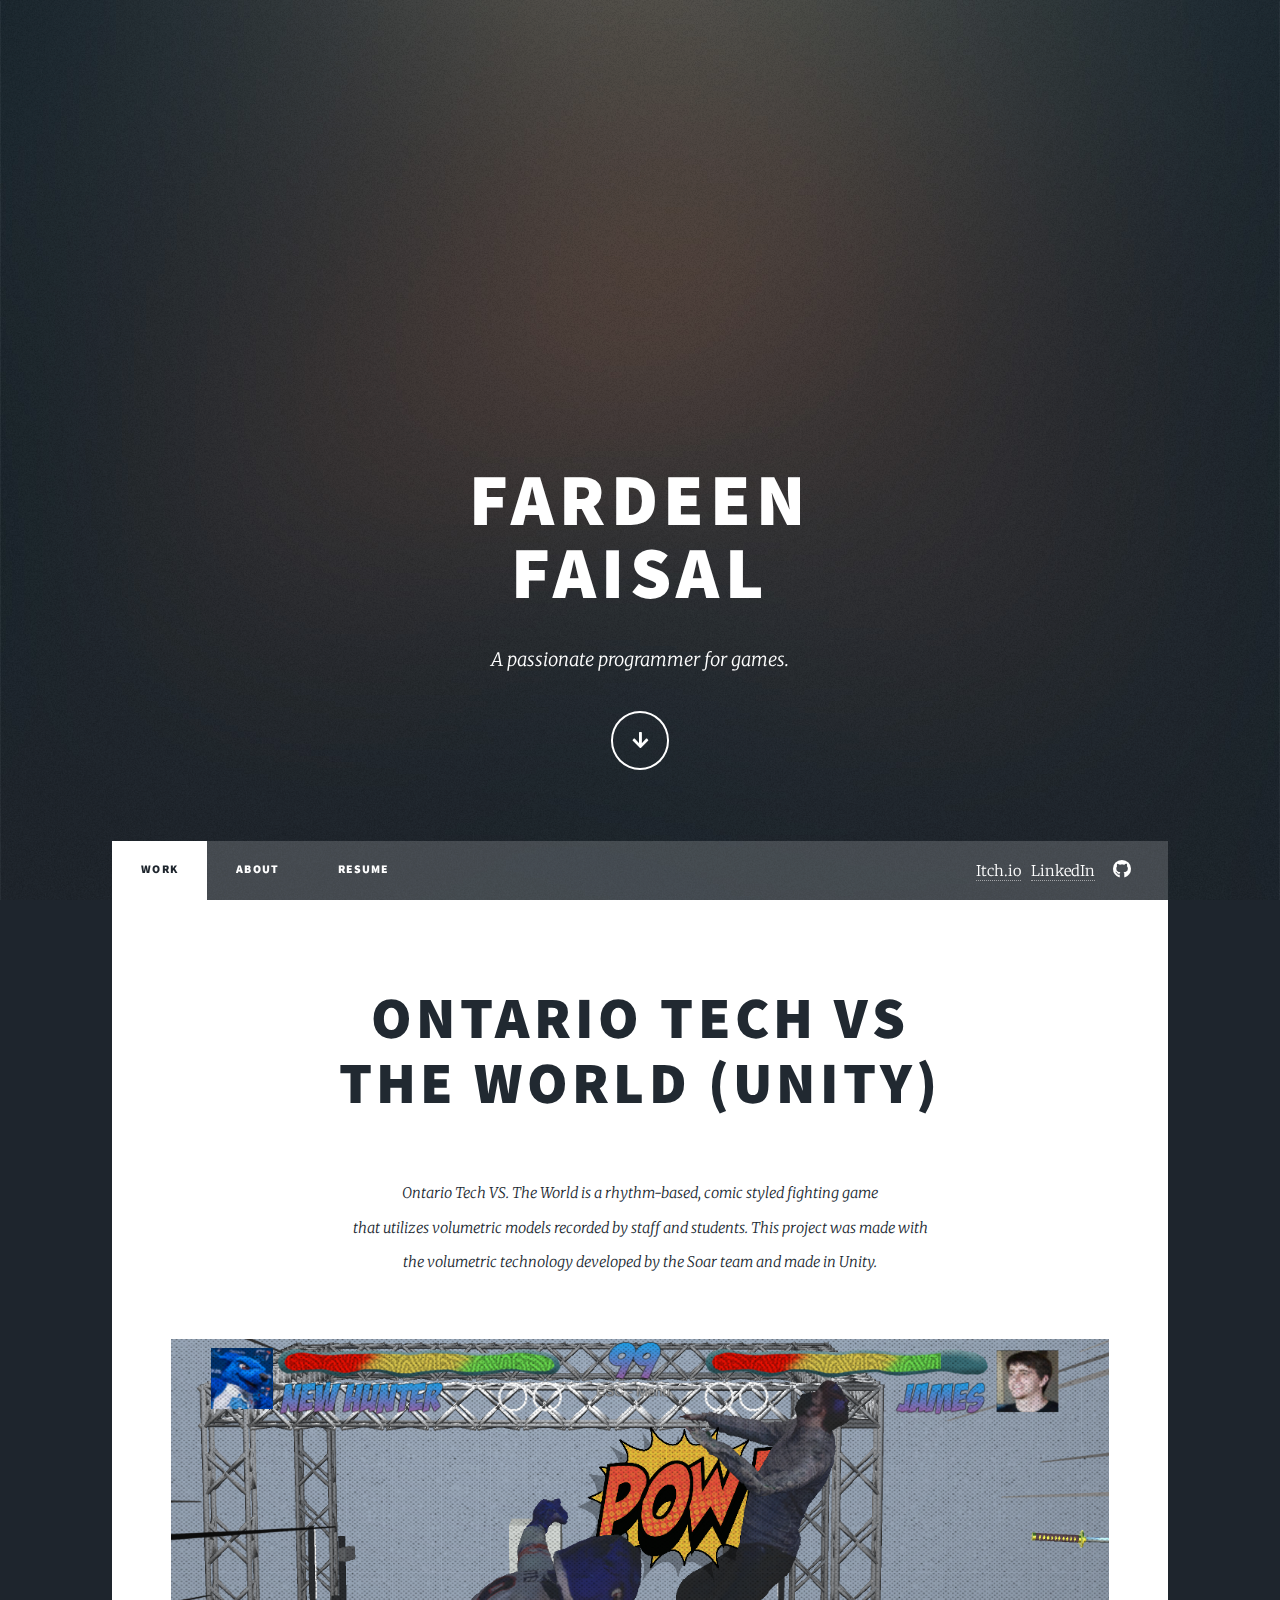
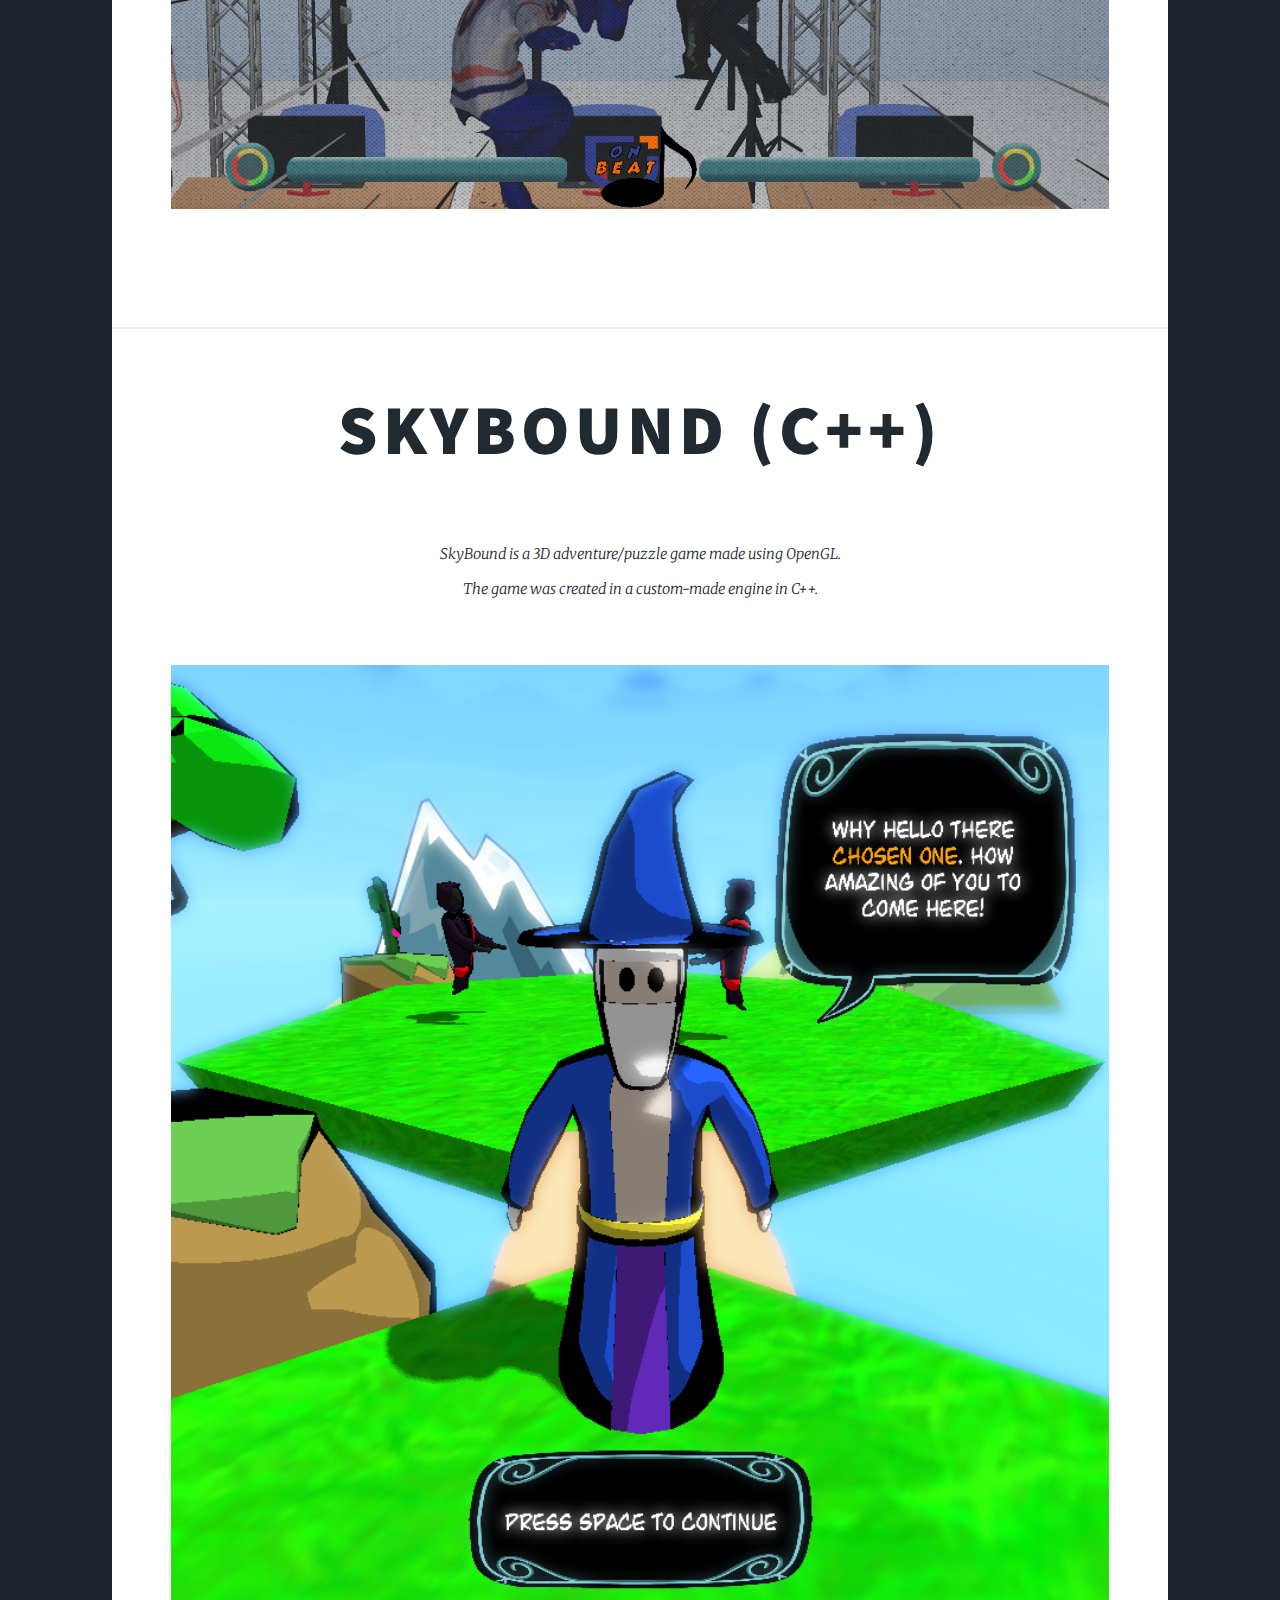
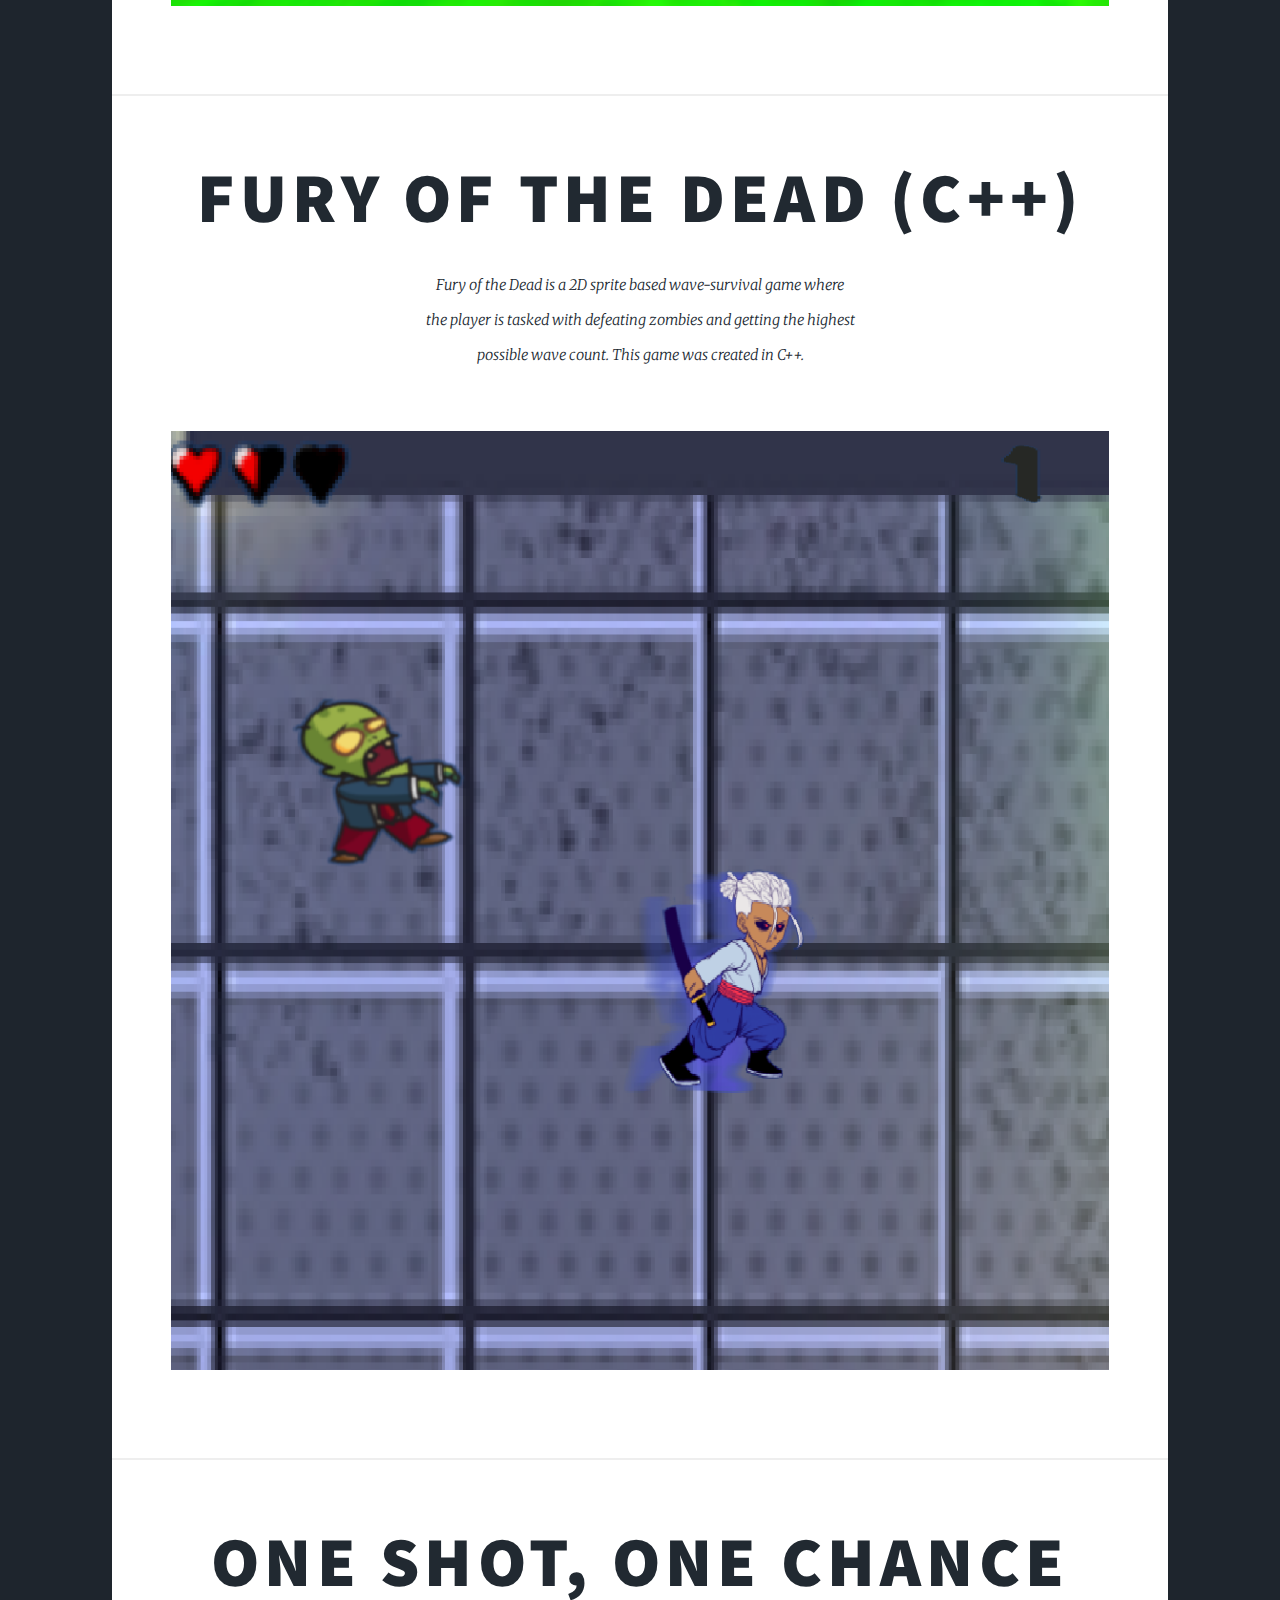
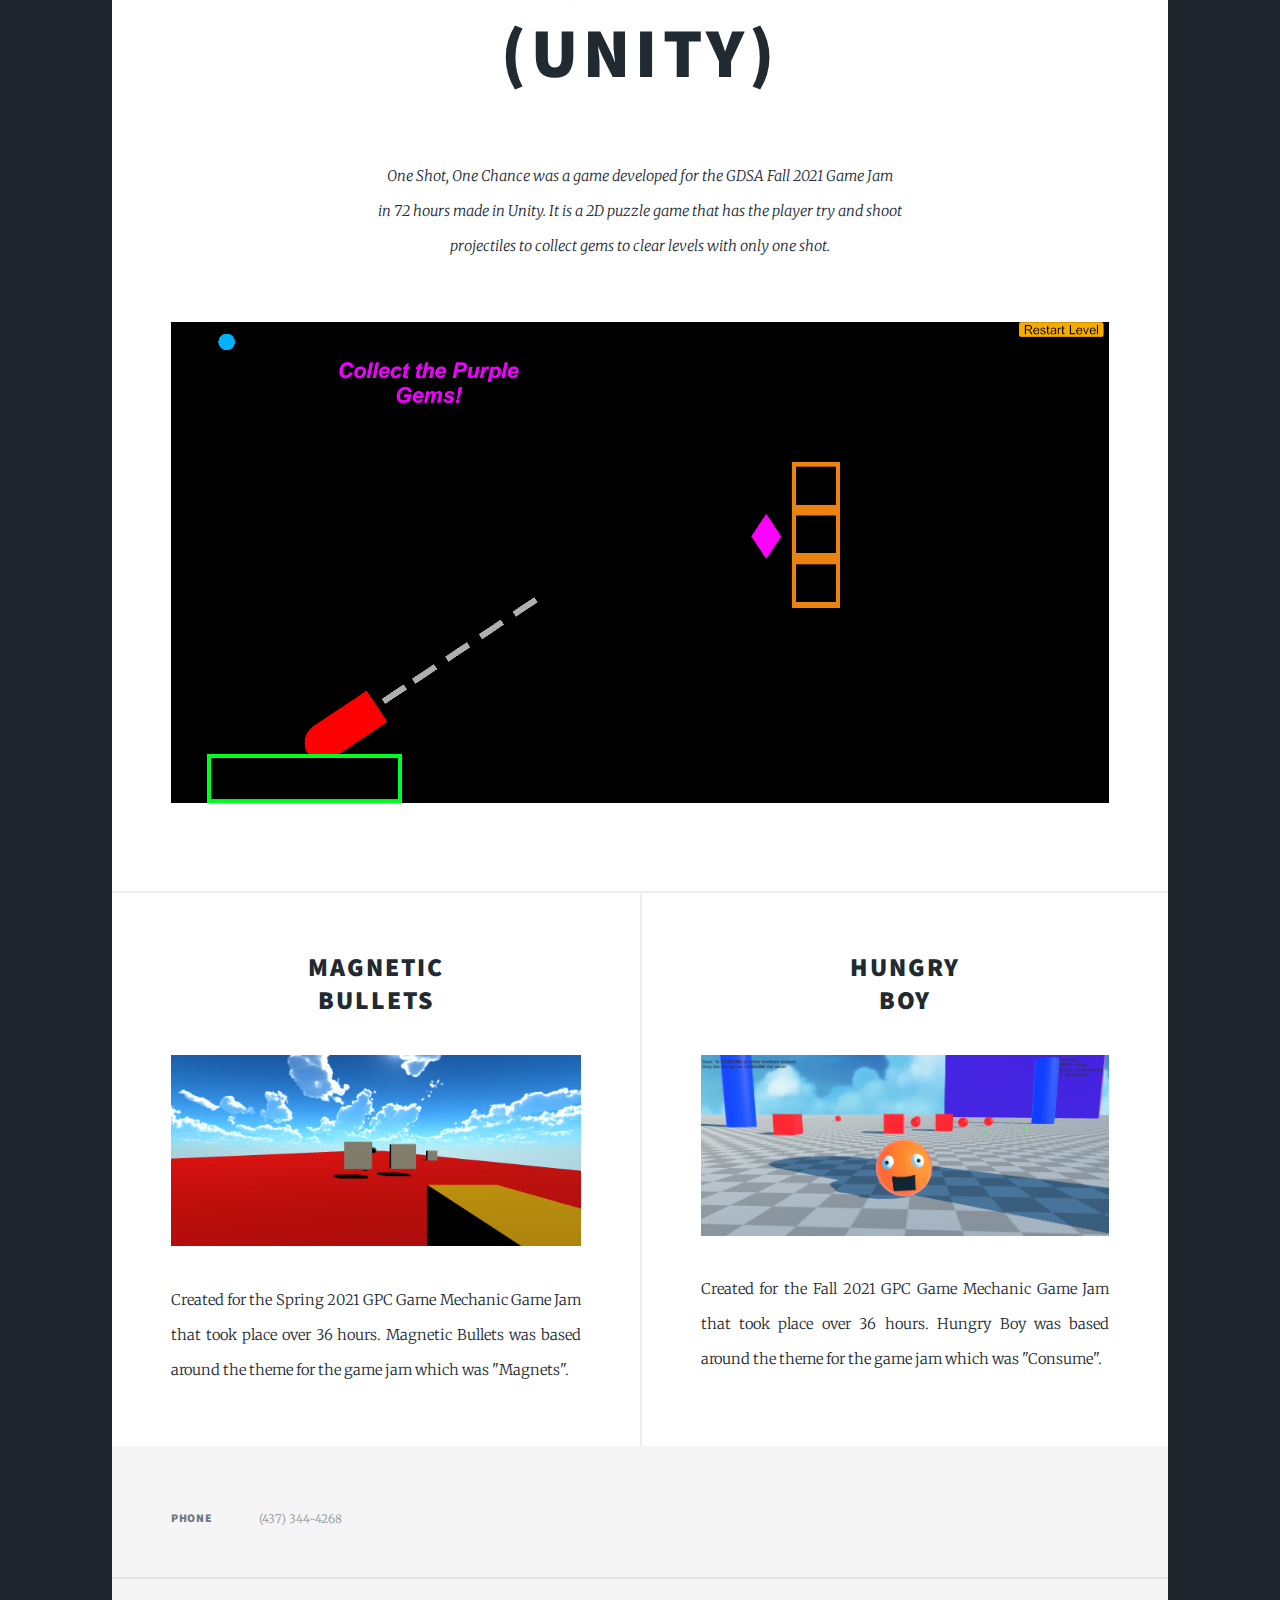
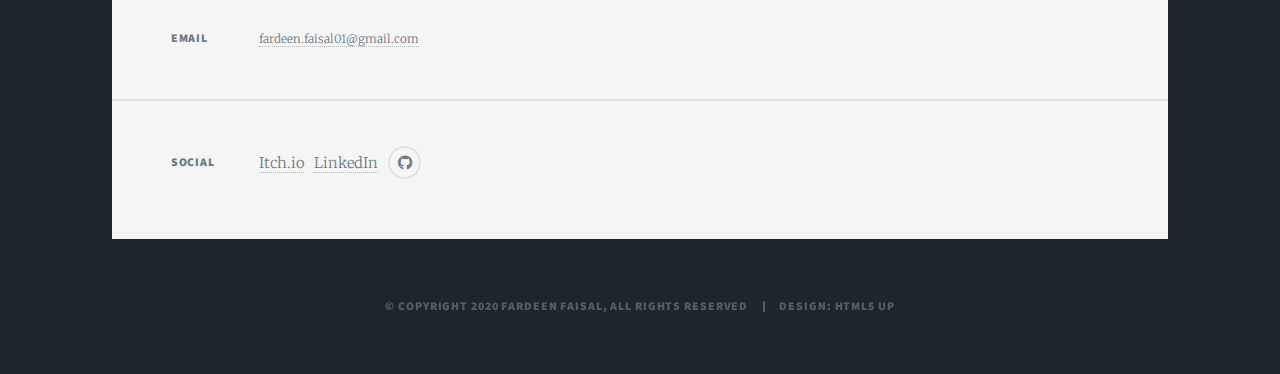
==== commit d4d13eea: "Updated Website Look" ====
--- a/index.html
+++ b/index.html
@@ -53,7 +53,7 @@
 						<!-- Featured Post -->
 							<article class="post featured">
 								<header class="major">
-									<h2><a href="#">Ontario Tech VS<br />
+									<h2><a href="https://freeworld.itch.io/otvw" target="_blank" rel="noopener noreferrer" class="image main">Ontario Tech VS<br />
 									The World (Unity)</a></h2>
 									<p>Ontario Tech VS. The World is a rhythm-based, comic styled fighting game<br />
 									that utilizes volumetric models recorded by staff and students. This project was made with<br />
@@ -64,7 +64,7 @@
 
 							<article class="Skybound Post">
 								<header class="major">
-									<h2 style="font-size:70px"><a href="#">SkyBound (C++)<br />
+									<h2 style="font-size:70px"><a href="https://andywaterhouse.itch.io/skyboundgame" target="_blank" rel="noopener noreferrer" class="image main">SkyBound (C++)<br />
 									</a></h2>
 									<p>SkyBound is a 3D adventure/puzzle game made using OpenGL.<br />
 									The game was created in a custom-made engine in C++.<br />
@@ -74,7 +74,7 @@
 
 							<article class="Fury of the Dead Post">
 								<header class="major">
-									<h2 style="font-size:70px"><a href="#">Fury of the Dead (C++)<br />
+									<h2 style="font-size:70px">Fury of the Dead (C++)<br />
 									</a></h2>
 									<p>Fury of the Dead is a 2D sprite based wave-survival game where<br />
 									the player is tasked with defeating zombies and getting the highest<br />
@@ -85,7 +85,7 @@
 
 							<article class="GDSA Game Jam Post">
 								<header class="major">
-									<h2 style="font-size:70px"><a href="#">One Shot, One Chance (Unity)<br />
+									<h2 style="font-size:70px"><a href="https://fardeenfaisal.itch.io/one-shot-one-chance" target="_blank" rel="noopener noreferrer" class="image main">One Shot, One Chance (Unity)<br />
 									</a></h2>
 									<p>One Shot, One Chance was a game developed for the GDSA Fall 2021 Game Jam<br />
 									in 72 hours made in Unity. It is a 2D puzzle game that has the player try and shoot<br />
@@ -98,25 +98,19 @@
 							<section class="posts">
 								<article>
 									<header>
-										<h2><a href="#">Magnetic<br />
+										<h2><a href="https://fardeenfaisal.itch.io/magnetic-bullets" target="_blank" rel="noopener noreferrer" class="image fit">Magnetic<br />
 										Bullets</a></h2>
 									</header>
 									<a href="https://fardeenfaisal.itch.io/magnetic-bullets" target="_blank" rel="noopener noreferrer" class="image fit"><img src="images/Magnetic Bullet.PNG" alt="" /></a>
-									<p>Created for the Spring 2021 GDSA Game Mechanic Game Jam that took place over 36 hours. Magnetic Bullets was based around the theme for the game jam which was "Magnets".</p>
-									<ul class="actions special">
-										<li><a href="#" class="button">Full Story</a></li>
-									</ul>
+									<p>Created for the Spring 2021 GPC Game Mechanic Game Jam that took place over 36 hours. Magnetic Bullets was based around the theme for the game jam which was "Magnets".</p>
 								</article>
 								<article>
 									<header>
-										<h2><a href="#">Hungry<br />
+										<h2><a href="https://fardeenfaisal.itch.io/hungry-boy" target="_blank" rel="noopener noreferrer" class="image fit">Hungry<br />
 										Boy</a></h2>
 									</header>
 									<a href="https://fardeenfaisal.itch.io/hungry-boy" target="_blank" rel="noopener noreferrer" class="image fit"><img src="images/ConsumeGM.PNG" alt="" /></a>
-									<p>Created for the Fall 2021 GDSA Game Mechanic Game Jam that took place over 36 hours. Hungry Boy was based around the theme for the game jam which was "Consume".</p>
-									<ul class="actions special">
-										<li><a href="#" class="button">Full Story</a></li>
-									</ul>
+									<p>Created for the Fall 2021 GPC Game Mechanic Game Jam that took place over 36 hours. Hungry Boy was based around the theme for the game jam which was "Consume".</p>
 								</article>
 							</section>
 
@@ -146,7 +140,7 @@
 
 				<!-- Copyright -->
 					<div id="copyright">
-						<ul><li>&copy; Untitled</li><li>Design: <a href="https://html5up.net">HTML5 UP</a></li></ul>
+						<ul><li>&copy; Copyright 2020 Fardeen Faisal, all rights reserved</li><li>Design: HTML5 UP</a></li></ul>
 					</div>
 
 			</div>
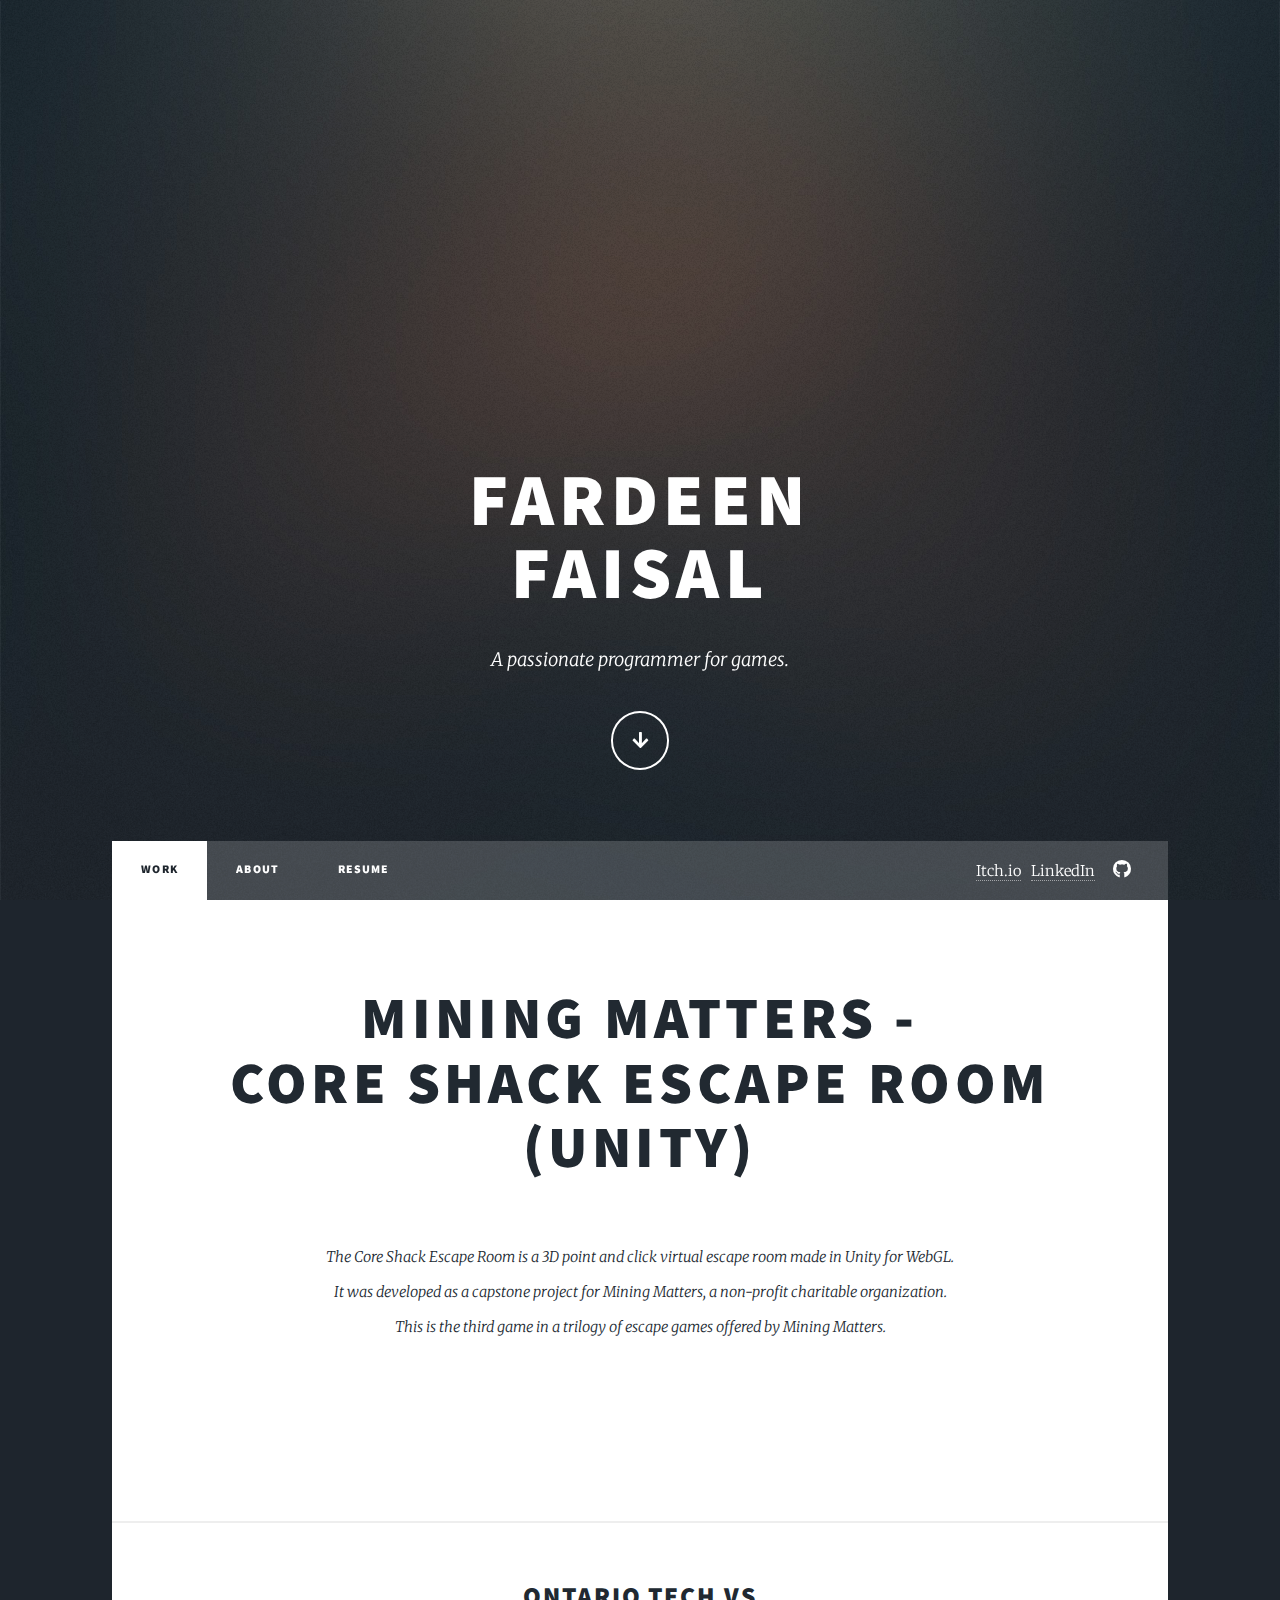
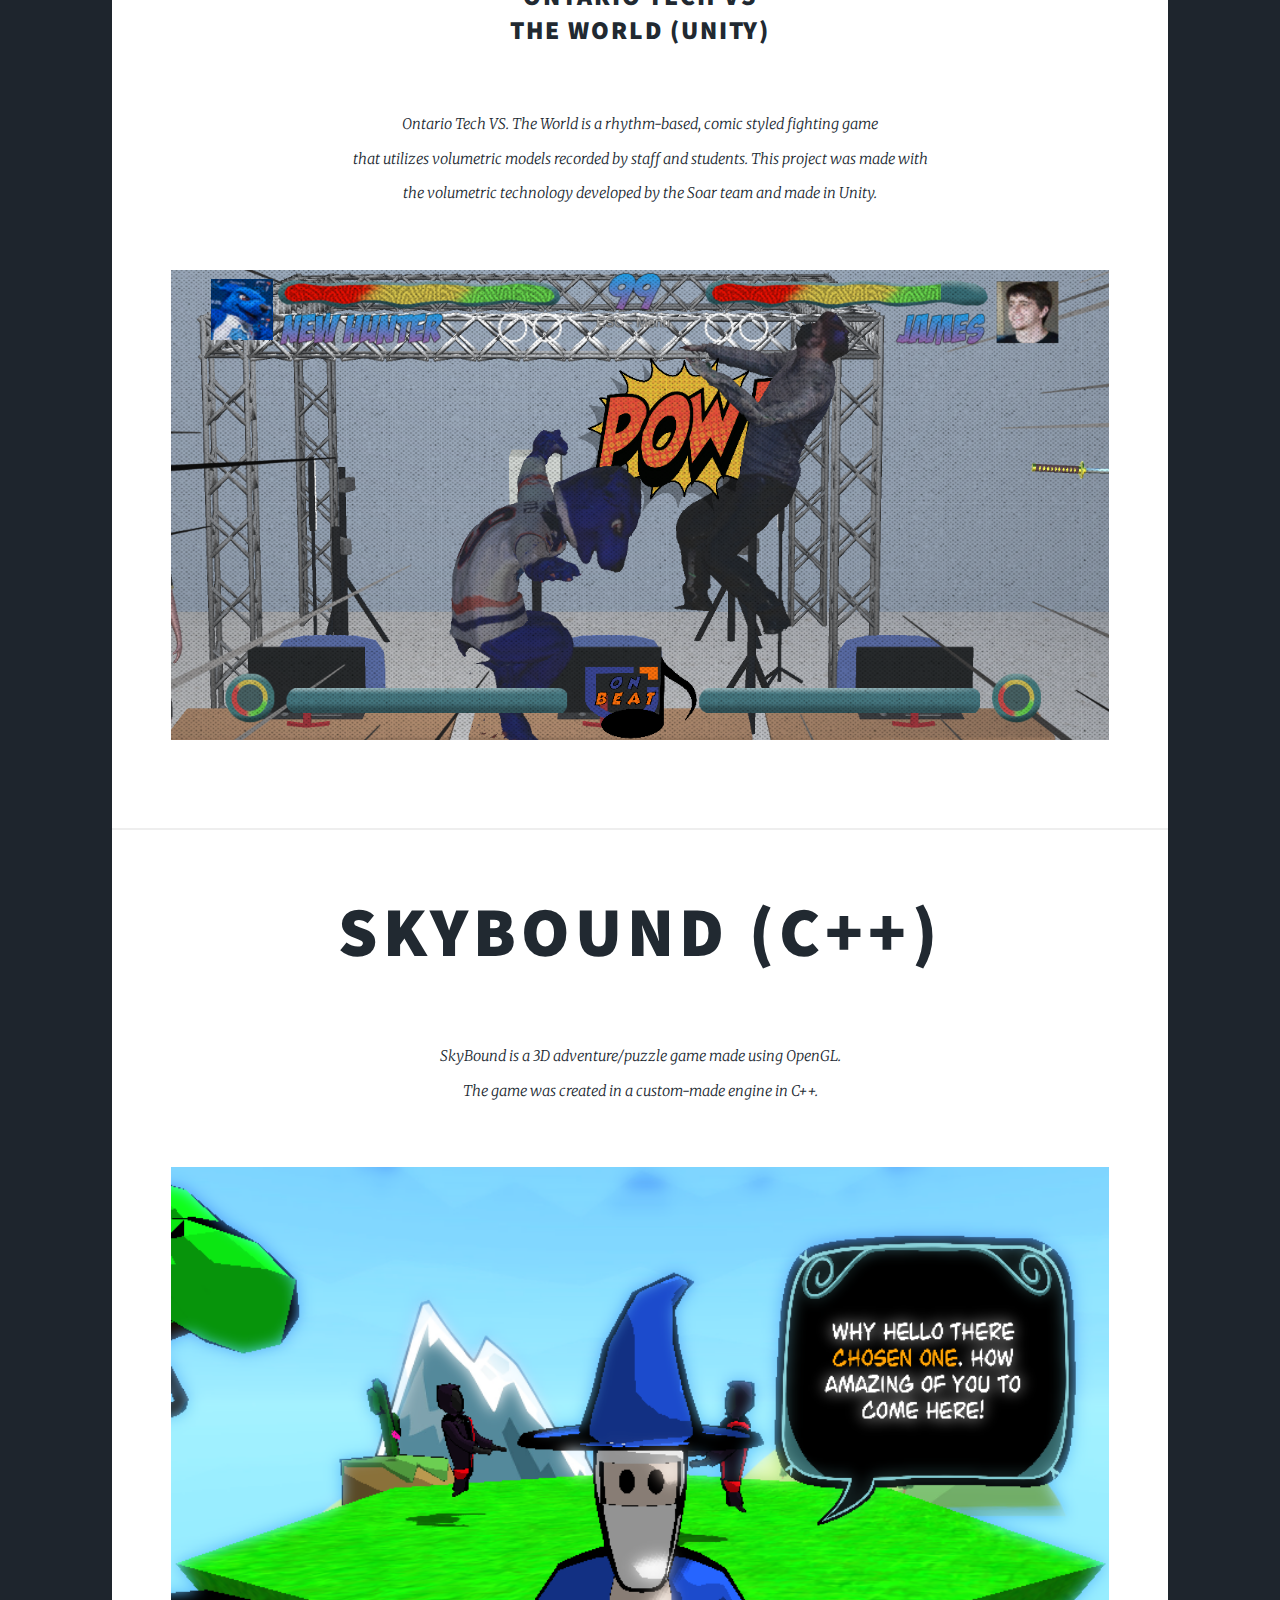
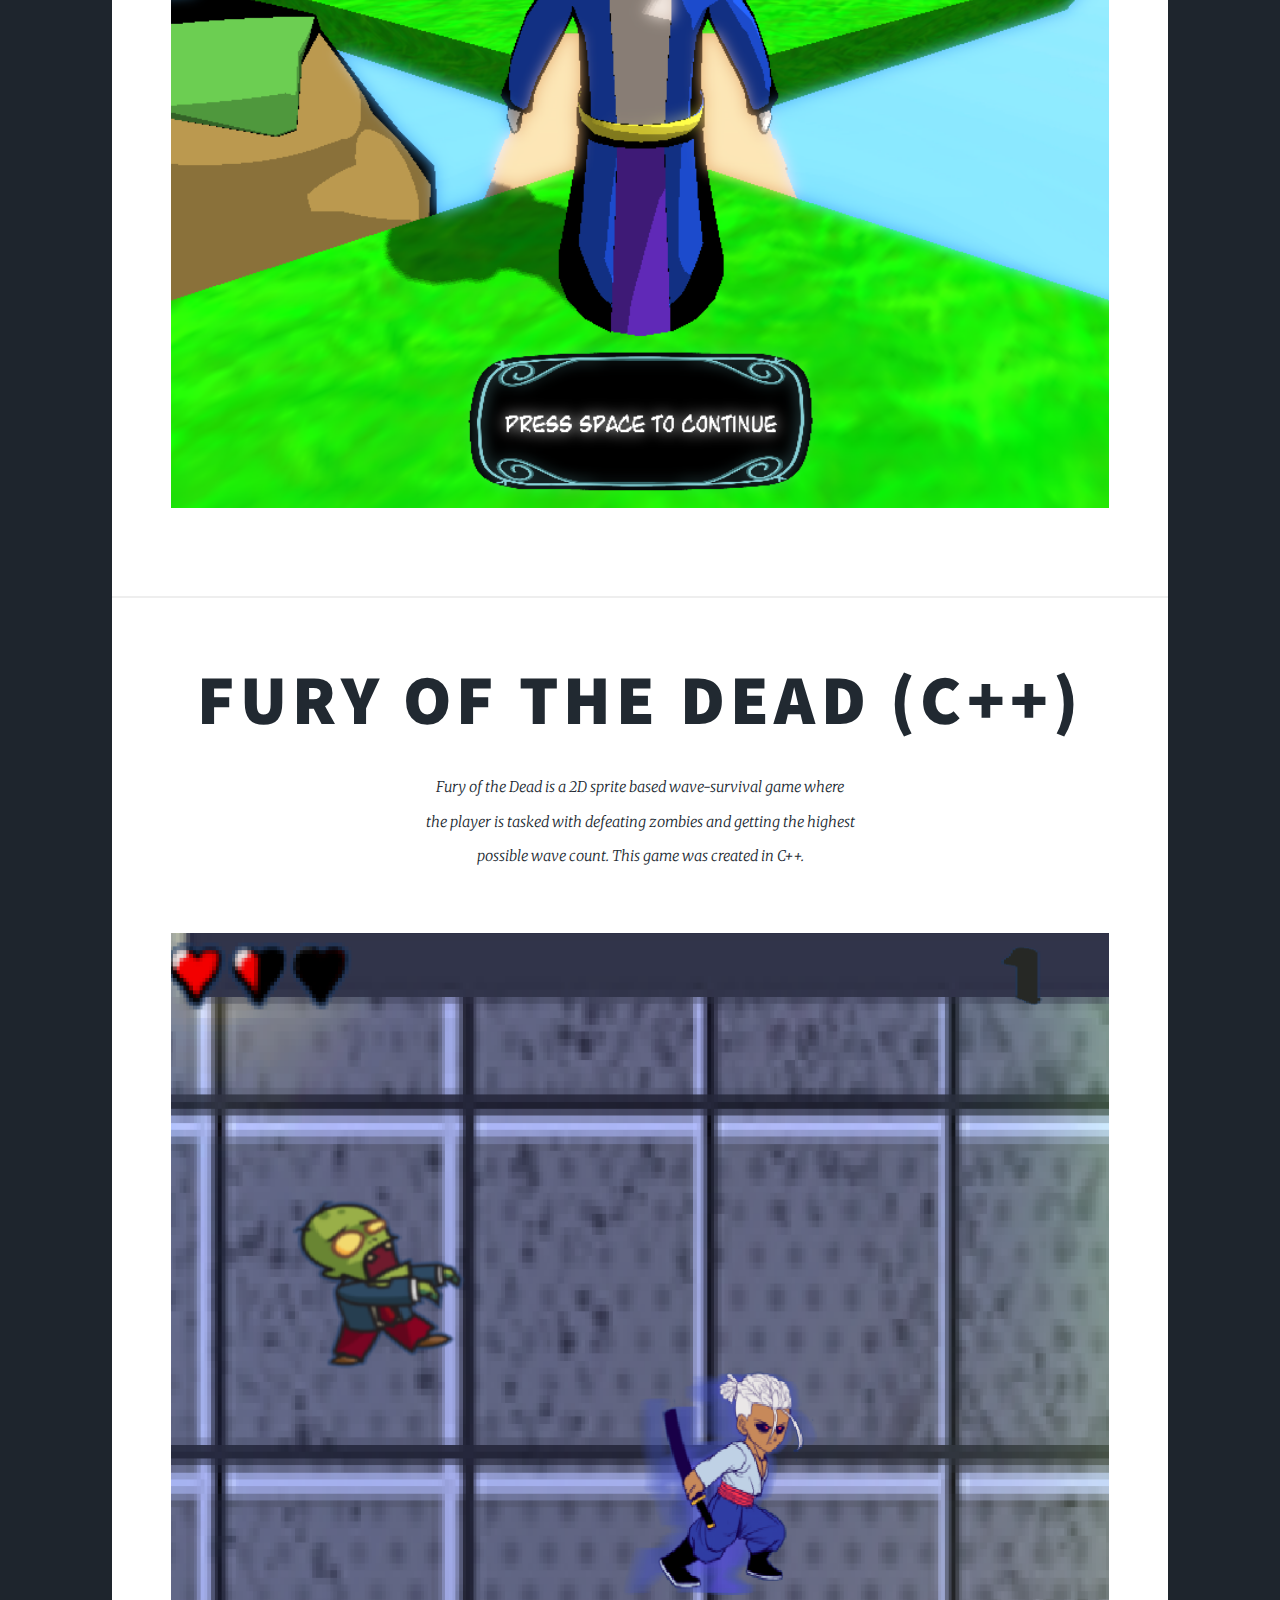
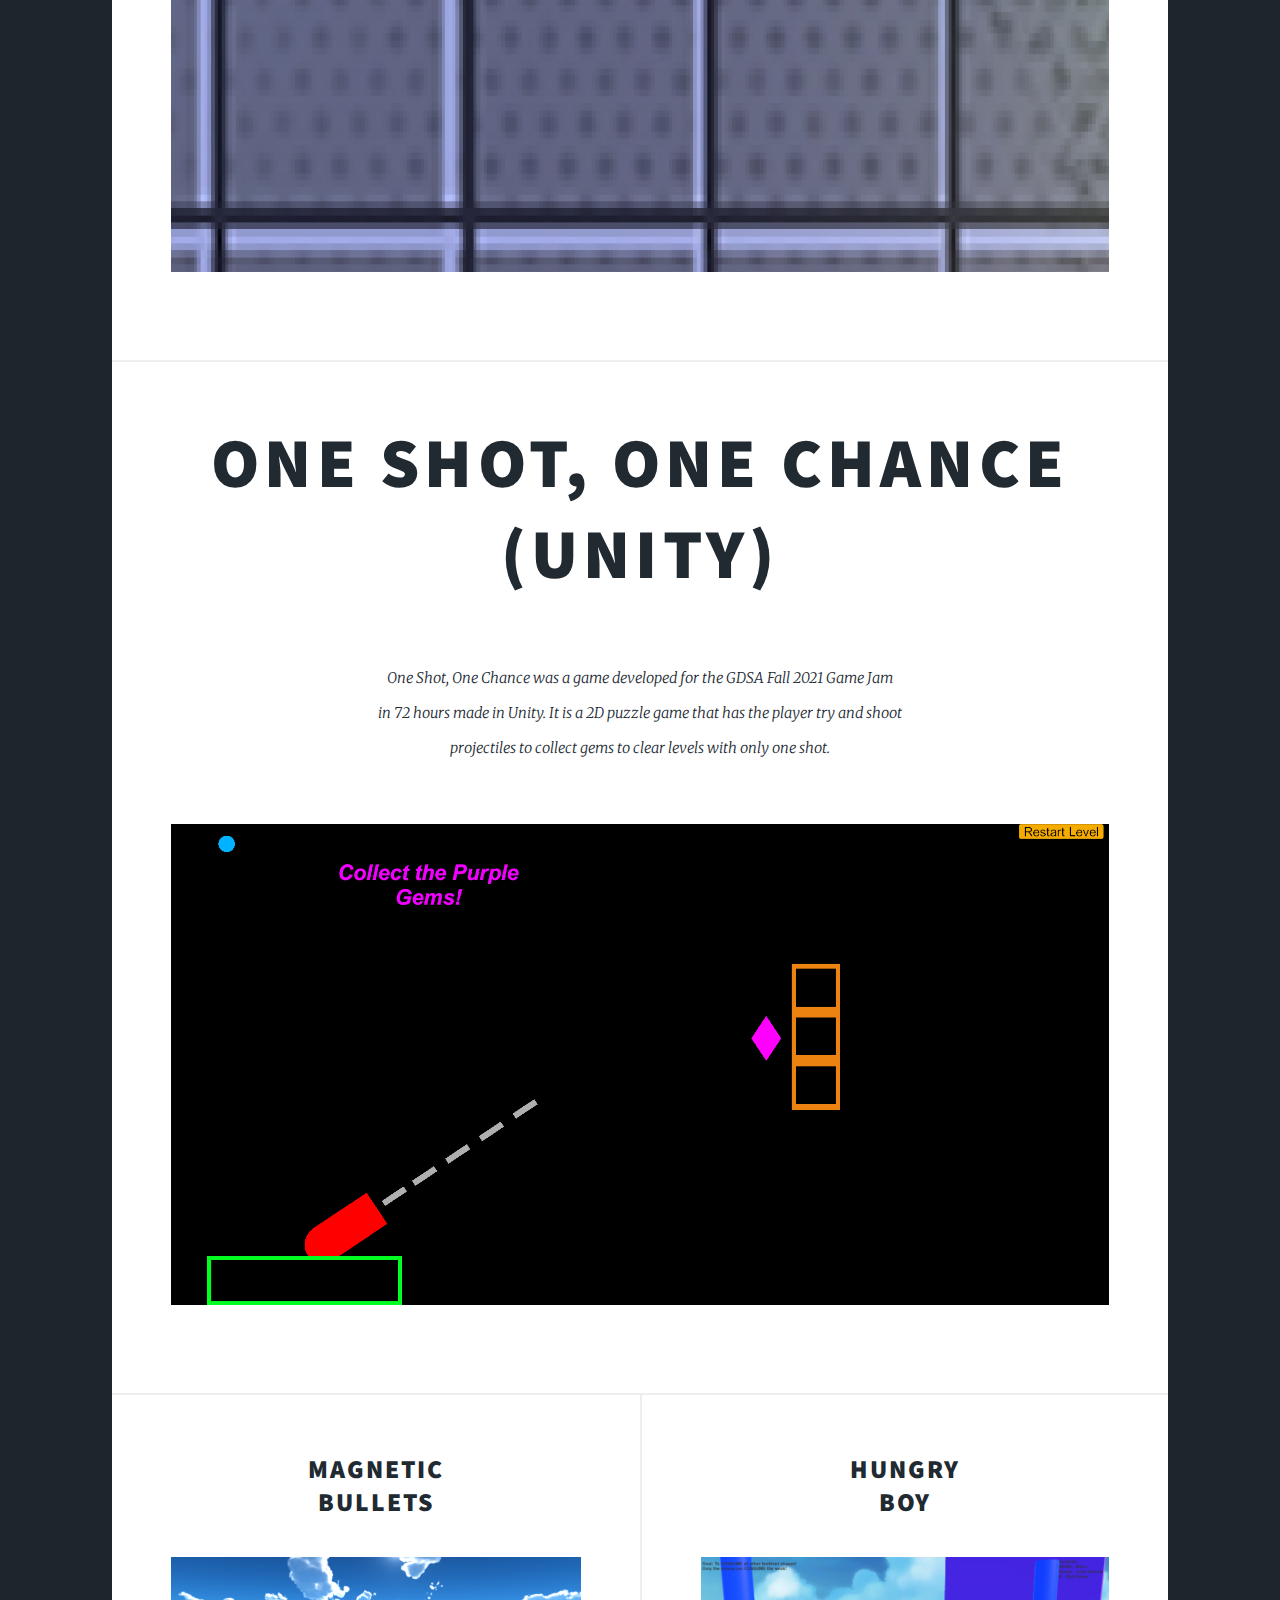
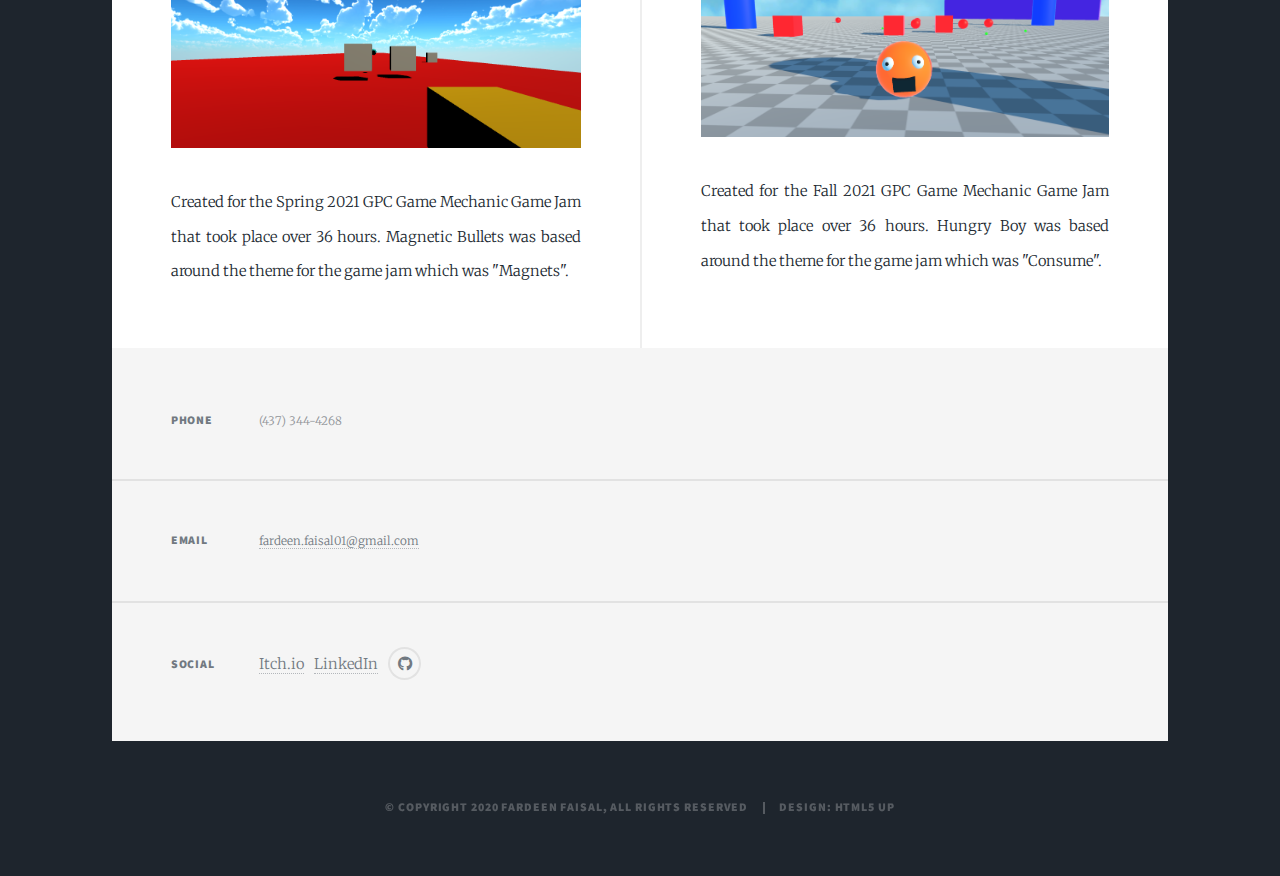
==== commit 83e2bd7f: "Added Project and Edited About Page" ====
--- a/index.html
+++ b/index.html
@@ -52,6 +52,17 @@
 
 						<!-- Featured Post -->
 							<article class="post featured">
+								<header class="major">
+									<h2><a href="https://fardeenfaisal.itch.io/mining-matters-in-progress" target="_blank" rel="noopener noreferrer" class="image main">Mining Matters - <br />
+									Core Shack Escape Room (Unity)</a></h2>
+									<p>The Core Shack Escape Room is a 3D point and click virtual escape room made in Unity for WebGL.<br />
+									It was developed as a capstone project for Mining Matters, a non-profit charitable organization.<br />
+									This is the third game in a trilogy of escape games offered by Mining Matters.</p>
+								</header>
+								<a href="https://fardeenfaisal.itch.io/mining-matters-in-progress" target="_blank" rel="noopener noreferrer" class="image main"><img src="images/EscapeRoom.PNG" alt="" /></a>
+							</article>
+
+							<article class="Ontario Tech Vs World Post">
 								<header class="major">
 									<h2><a href="https://freeworld.itch.io/otvw" target="_blank" rel="noopener noreferrer" class="image main">Ontario Tech VS<br />
 									The World (Unity)</a></h2>
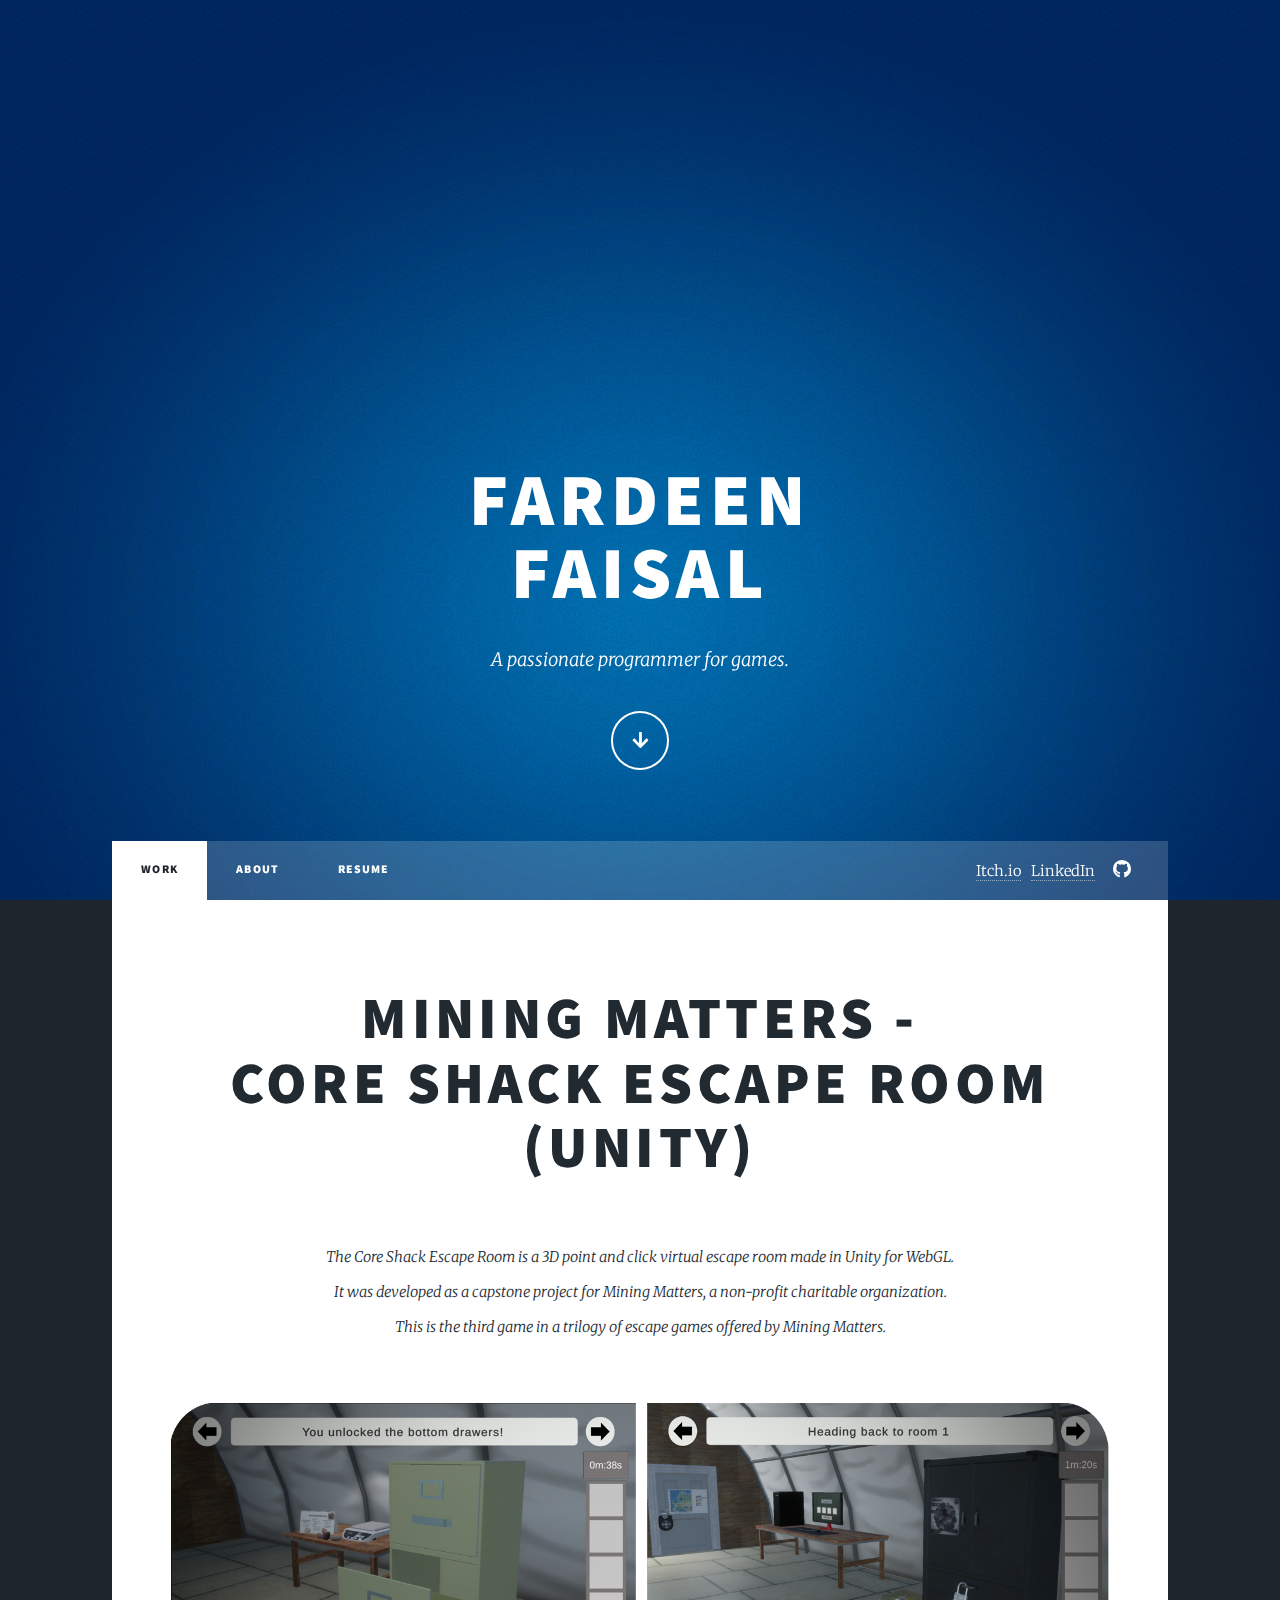
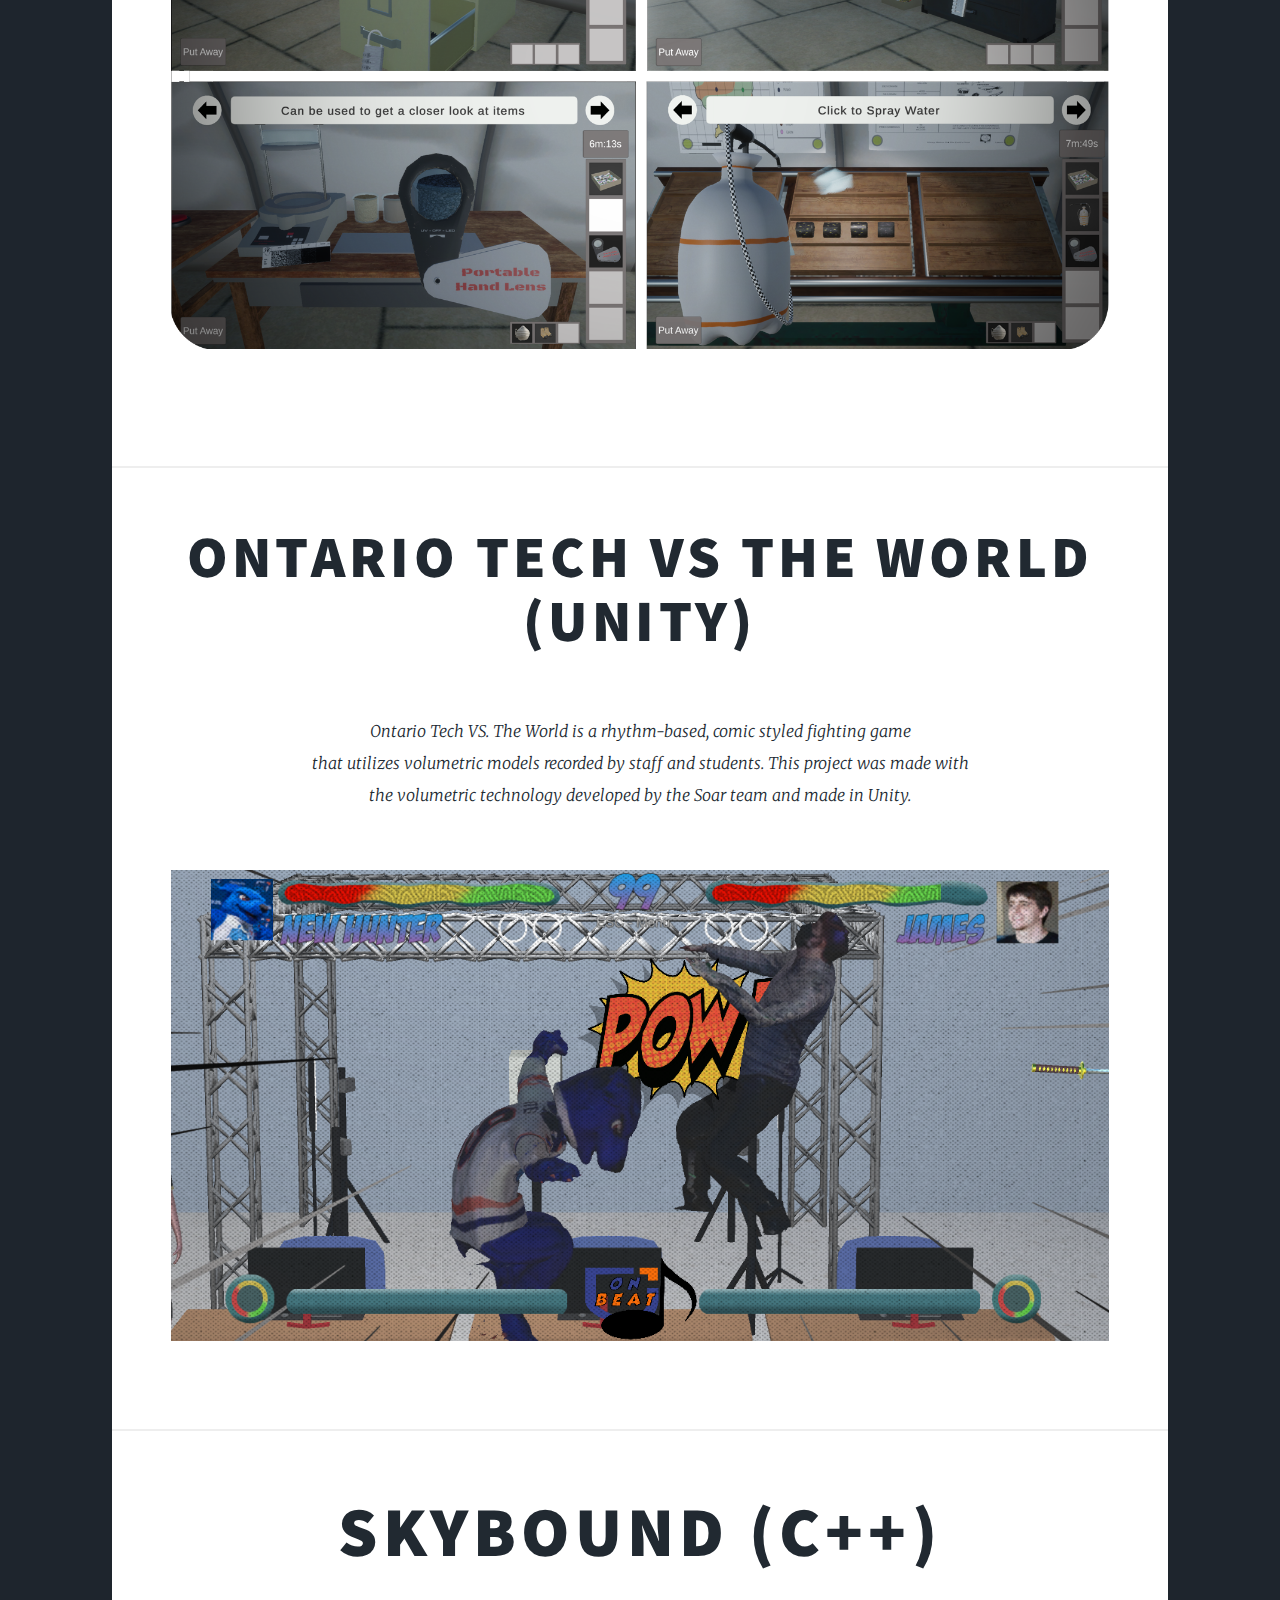
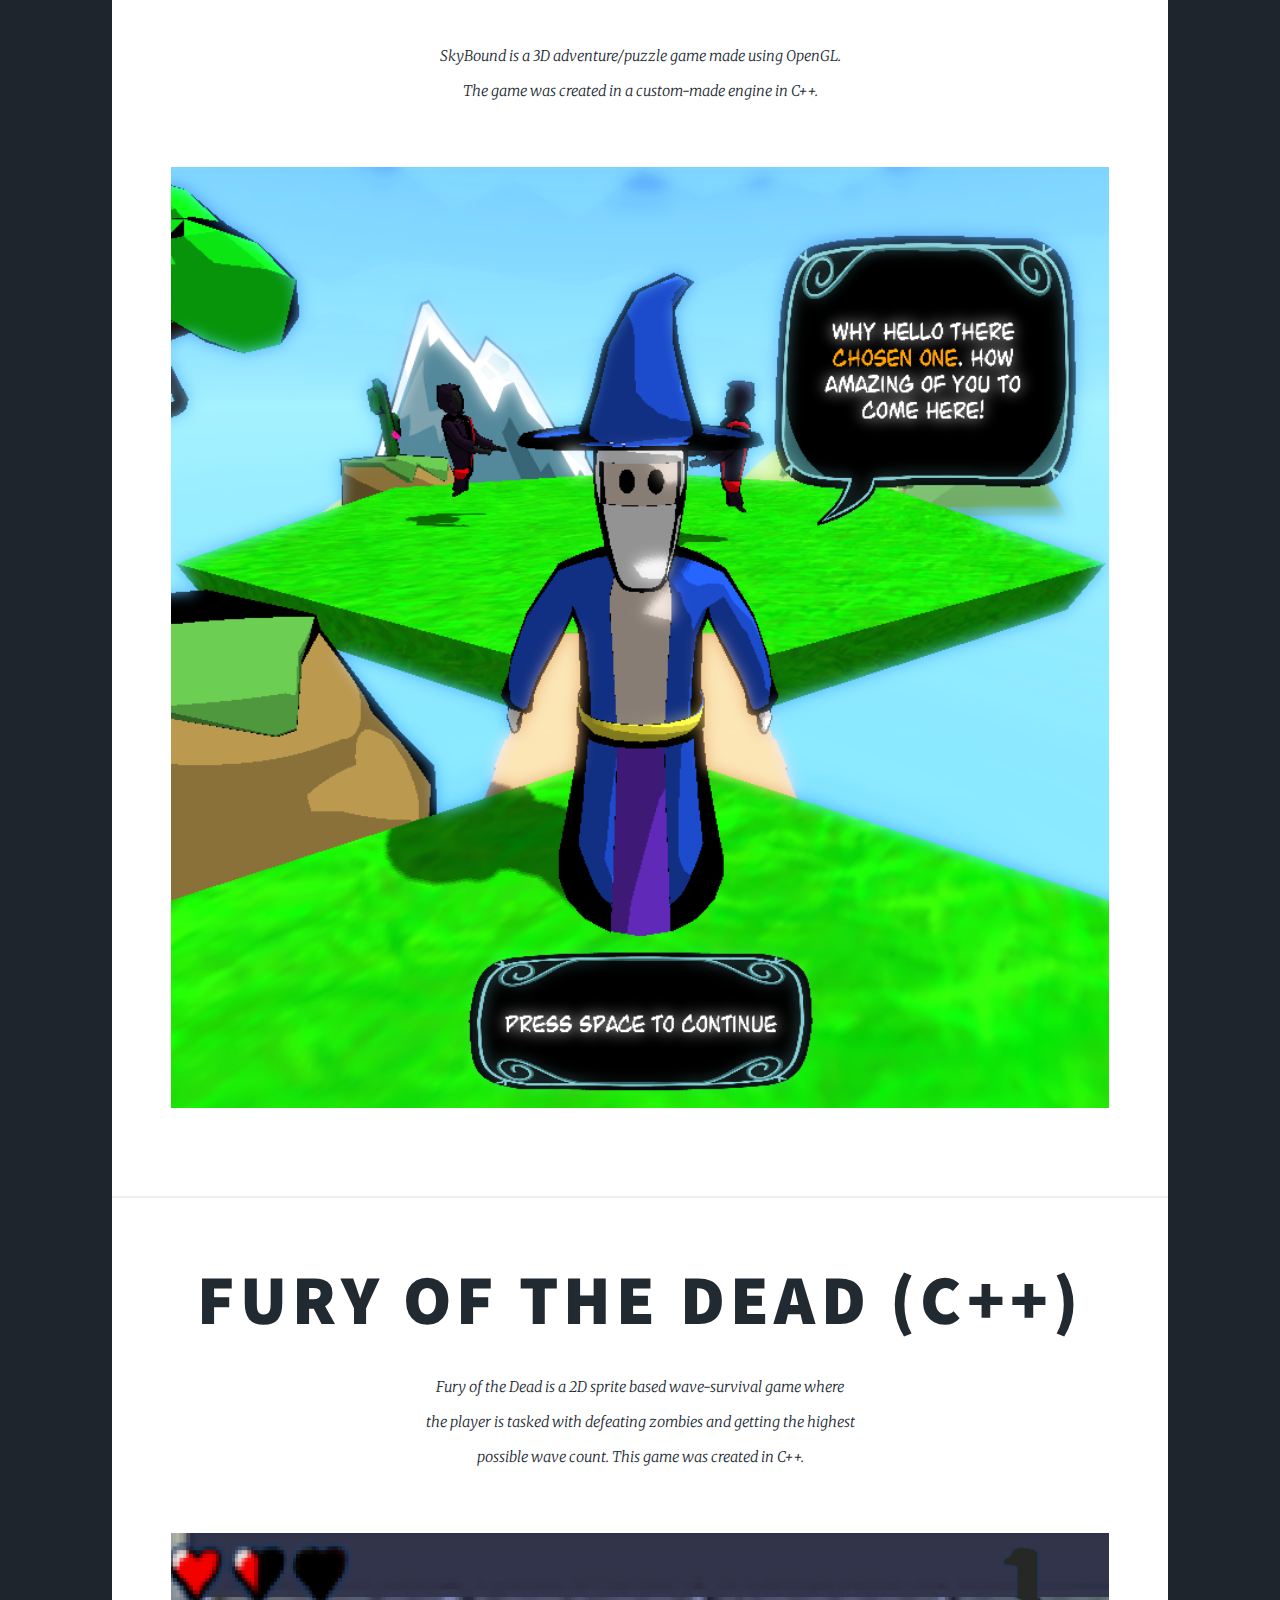
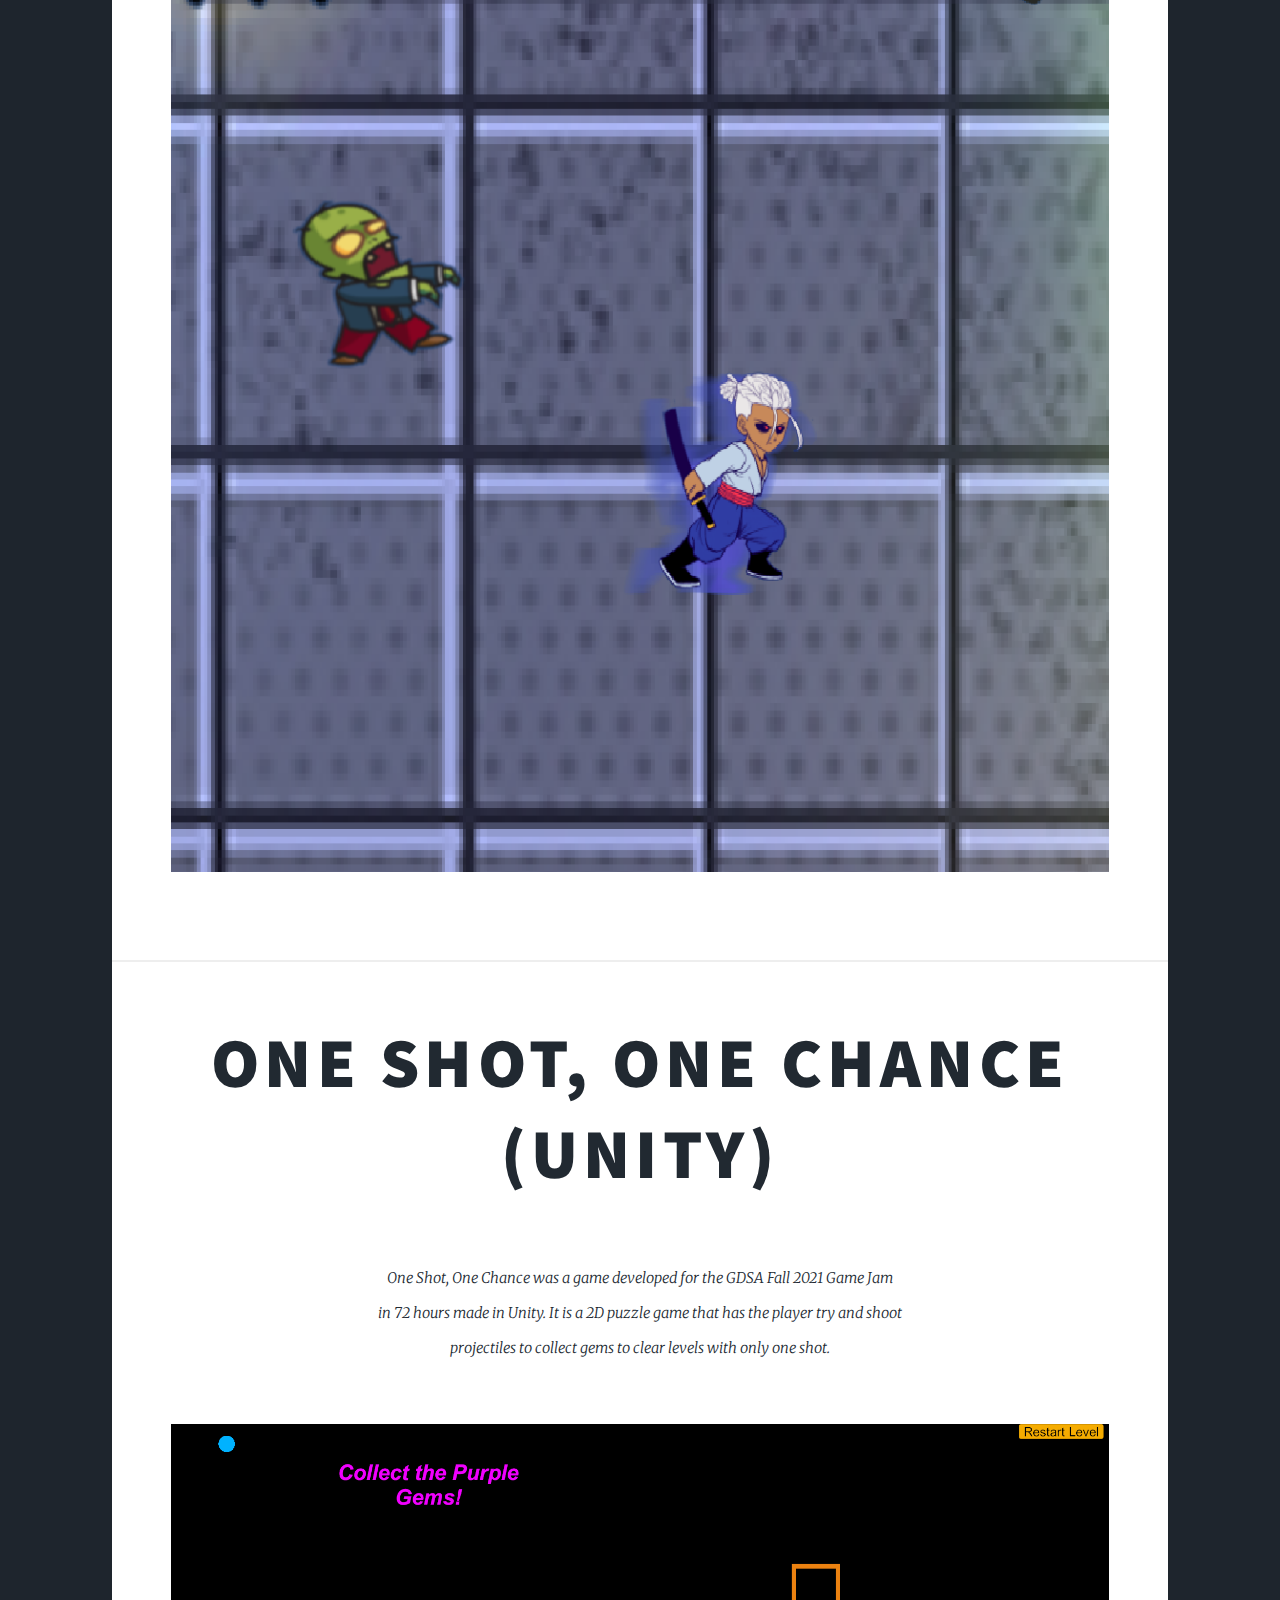
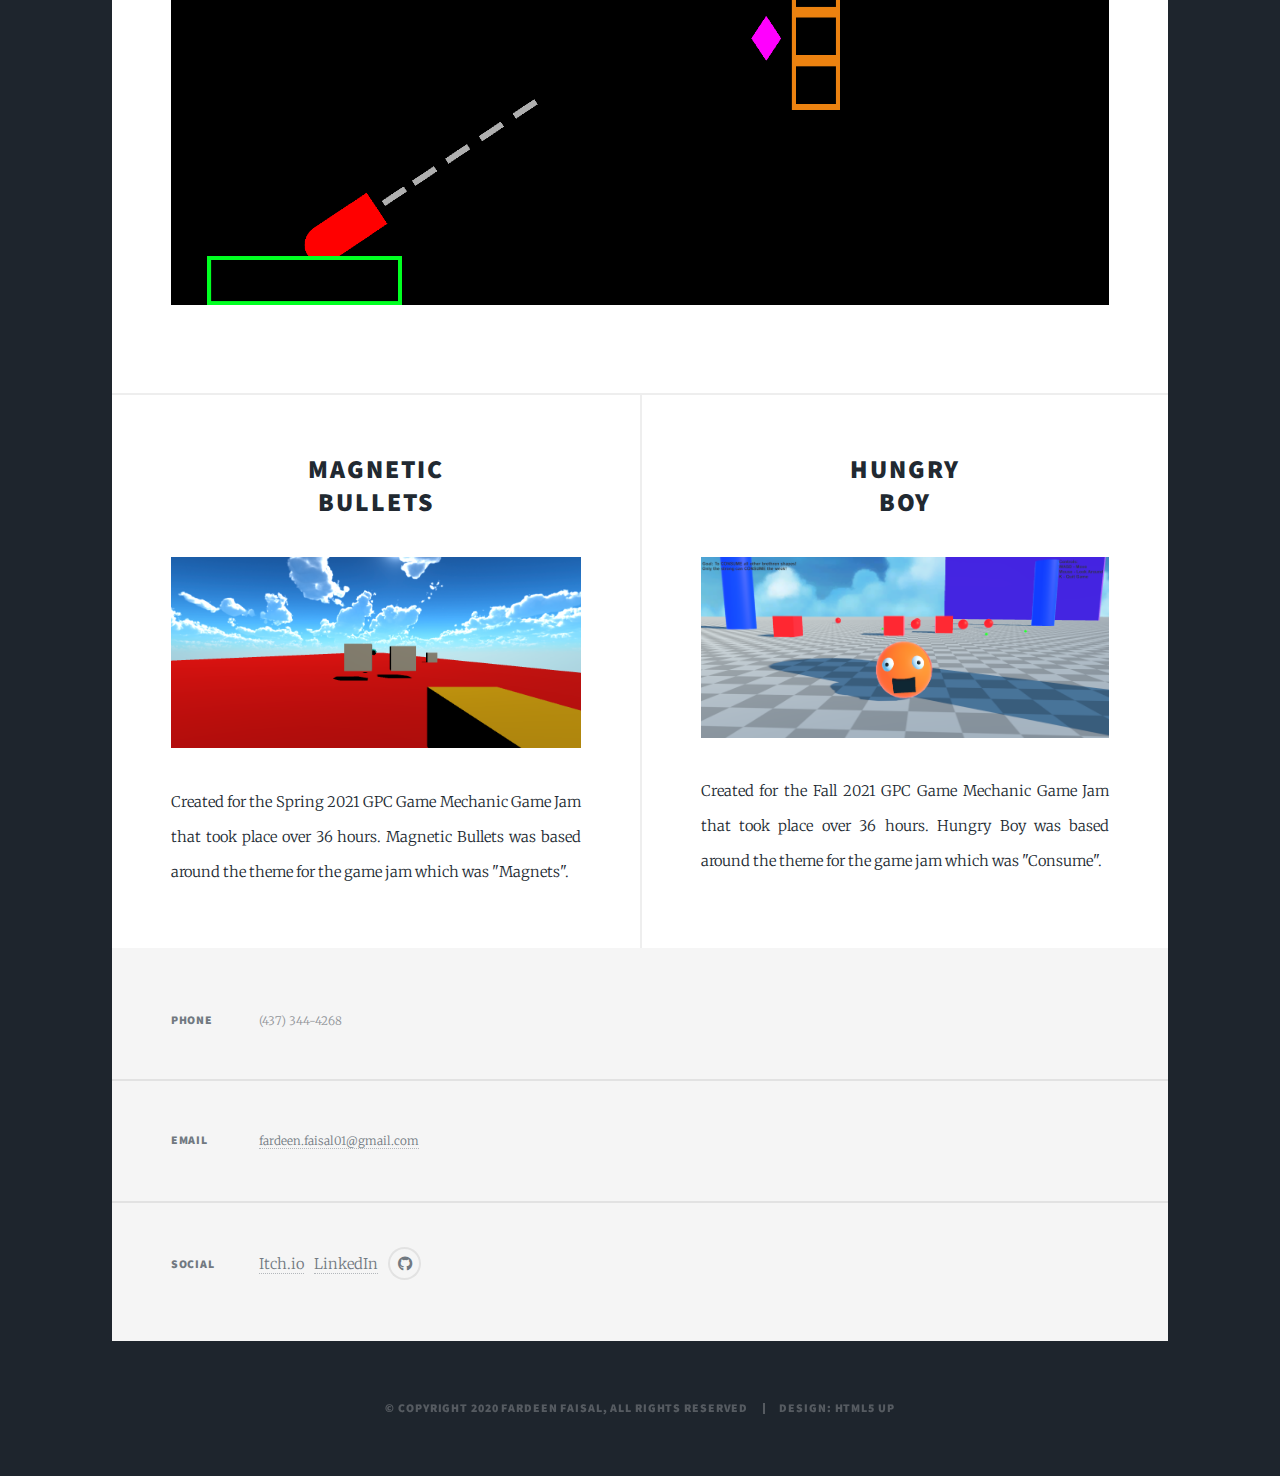
==== commit 6b40f6ad: "Edited HTML Names" ====
--- a/index.html
+++ b/index.html
@@ -37,7 +37,7 @@
 					<nav id="nav">
 						<ul class="links">
 							<li class="active"><a href="index.html">Work</a></li>
-							<li><a href="generic.html">About</a></li>
+							<li><a href="about.html">About</a></li>
 							<li><a href="https://drive.google.com/file/d/1J8sivs7rxxQSS8whwIxW2m-Mc-Mj-YRF/view?usp=sharing" target="_blank" rel="noopener noreferrer">Resume</a></li>
 						</ul>
 						<ul class="icons">
@@ -59,13 +59,13 @@
 									It was developed as a capstone project for Mining Matters, a non-profit charitable organization.<br />
 									This is the third game in a trilogy of escape games offered by Mining Matters.</p>
 								</header>
-								<a href="https://fardeenfaisal.itch.io/mining-matters-in-progress" target="_blank" rel="noopener noreferrer" class="image main"><img src="images/EscapeRoom.PNG" alt="" /></a>
+								<a href="https://fardeenfaisal.itch.io/mining-matters-in-progress" target="_blank" rel="noopener noreferrer" class="image main"><img src="images/EscapeRoom.png" alt="" /></a>
 							</article>
 
 							<article class="Ontario Tech Vs World Post">
 								<header class="major">
-									<h2><a href="https://freeworld.itch.io/otvw" target="_blank" rel="noopener noreferrer" class="image main">Ontario Tech VS<br />
-									The World (Unity)</a></h2>
+									<h1><a href="https://freeworld.itch.io/otvw" target="_blank" rel="noopener noreferrer" class="image main">Ontario Tech VS The World (Unity)<br />
+									</a></h1>
 									<p>Ontario Tech VS. The World is a rhythm-based, comic styled fighting game<br />
 									that utilizes volumetric models recorded by staff and students. This project was made with<br />
 									the volumetric technology developed by the Soar team and made in Unity.</p>
--- a/assets/css/main.css
+++ b/assets/css/main.css
@@ -3226,7 +3226,7 @@
 		z-index: 1;
 		overflow: hidden;
 	}
-
+		/* Background Image */ 
 		#wrapper > .bg {
 			position: absolute;
 			top: 0;
@@ -3234,7 +3234,7 @@
 			width: 100%;
 			height: 100%;
 			background-color: #212931;
-			background-image: url("../../images/overlay.png"), linear-gradient(0deg, rgba(0, 0, 0, 0.1), rgba(0, 0, 0, 0.1)), url("../../images/bg.jpg");
+			background-image: url("../../images/overlay.png"), linear-gradient(0deg, rgba(0, 0, 0, 0.1), rgba(0, 0, 0, 0.1)), url("../../images/blue.jpg");
 			background-size: auto,								auto,														100% auto;
 			background-position: center,								center,														top center;
 			background-repeat: repeat,								no-repeat,													no-repeat;
